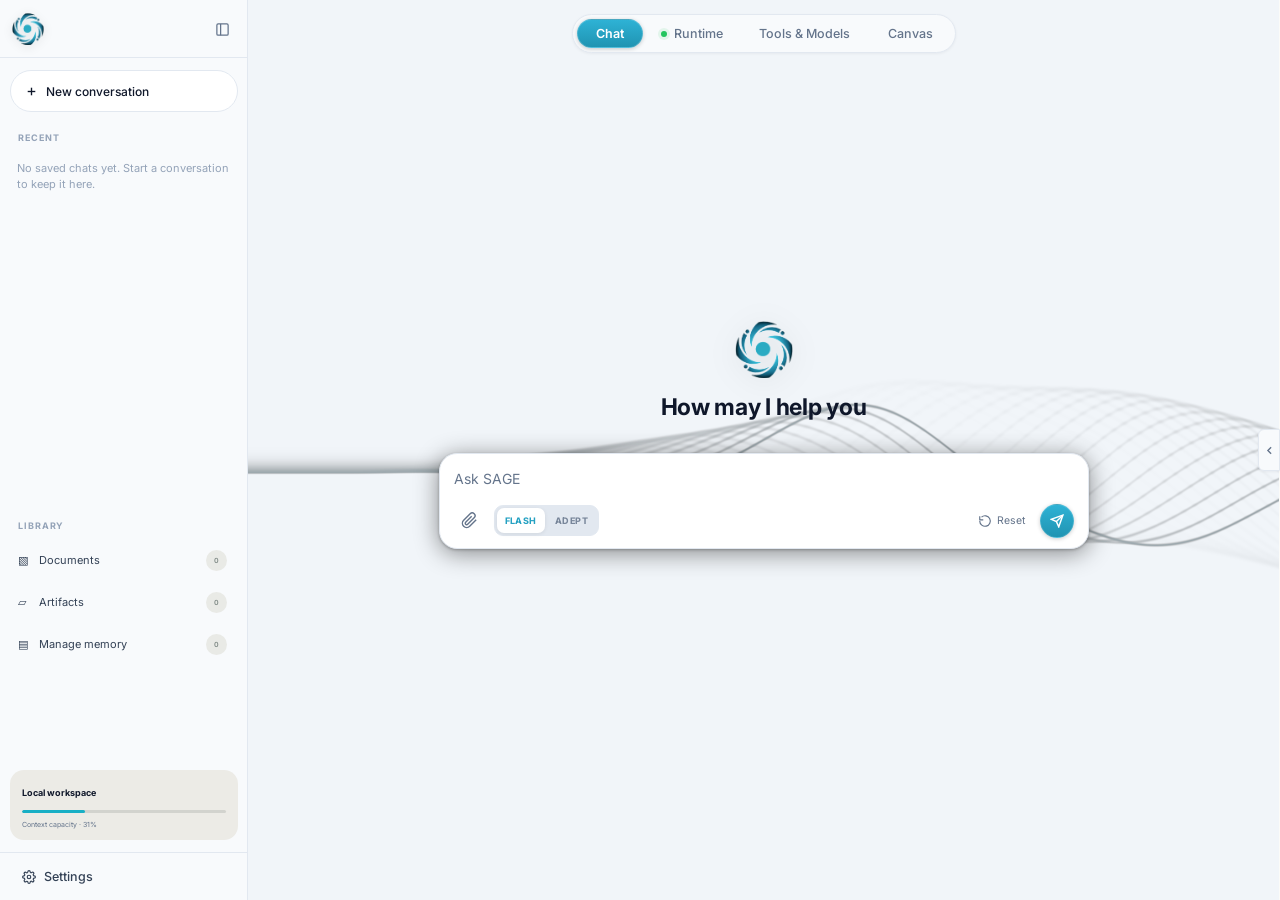
==== static/showcase/index.html @ df8957ac "New ui" ====
﻿<!DOCTYPE html>
<html lang="en">
<head>
    <meta charset="UTF-8">
    <meta name="viewport" content="width=device-width, initial-scale=1.0">
    <title>SAGE â€” Local Multi-Model Agent</title>
    <meta name="description" content="SAGE â€” Sequential Multi-Model Local Agent Orchestrator.">
    <link rel="preconnect" href="https://fonts.googleapis.com">
    <link rel="preconnect" href="https://fonts.gstatic.com" crossorigin>
    <link href="https://fonts.googleapis.com/css2?family=Inter:wght@300;400;500;600;700&display=swap" rel="stylesheet">
    <link rel="stylesheet" href="/static/showcase/style.css?v=adept-ui-14">
</head>
<body>
<div class="app-shell">

    <!-- â•â•â•â• LEFT SIDEBAR REVEAL BUTTON (fixed, shown when collapsed) â•â•â•â• -->
    <button class="reveal-btn reveal-left" id="openLeftBtn" title="Open sidebar">
        <img src="/static/showcase/sage-logo.png" class="reveal-logo-img" alt="SAGE Logo">
    </button>

    <!-- â•â•â•â•â•â•â•â•â•â•â•â•â•â•â•â•â•â•â•â• LEFT SIDEBAR â•â•â•â•â•â•â•â•â•â•â•â•â•â•â•â•â•â•â•â• -->
    <aside class="sidebar-left" id="sidebarLeft">

        <!-- Brand header -->
        <div class="sidebar-header">
            <div class="brand-mark">
                <img src="/static/showcase/sage-logo.png" class="brand-logo-img" alt="SAGE Logo" title="SAGE">
            </div>
            <button class="icon-btn" id="closeLeftBtn" title="Collapse">
                <svg width="15" height="15" viewBox="0 0 24 24" fill="none" stroke="currentColor" stroke-width="2"><rect x="3" y="3" width="18" height="18" rx="2"/><line x1="9" y1="3" x2="9" y2="21"/></svg>
            </button>
        </div>

        <!-- Sidebar navigation and locally scrolling conversations -->
        <div class="sidebar-body sidebar-dashboard">
            <button class="new-chat-btn" id="newChatBtn">
                <svg width="13" height="13" viewBox="0 0 24 24" fill="none" stroke="currentColor" stroke-width="2.5"><line x1="12" y1="5" x2="12" y2="19"/><line x1="5" y1="12" x2="19" y2="12"/></svg>
                New conversation
            </button>

            <section class="sidebar-history-region">
                <div class="sec-label">RECENT</div>
                <nav class="history-list" id="historyList" aria-label="Recent conversations">
                    <!-- Populated from /api/chats -->
                </nav>
            </section>

            <section class="sidebar-library">
                <div class="sec-label">LIBRARY</div>
                <button class="sidebar-library-item" type="button" data-library-tab="artifacts" data-library-kind="documents">
                    <span class="sidebar-library-icon">▧</span><span>Documents</span><b id="sidebarDocumentCount">0</b>
                </button>
                <button class="sidebar-library-item" type="button" data-library-tab="artifacts" data-library-kind="artifacts">
                    <span class="sidebar-library-icon">▱</span><span>Artifacts</span><b id="sidebarArtifactCount">0</b>
                </button>
                <button class="sidebar-library-item" type="button" data-library-tab="memory" data-library-kind="memory">
                    <span class="sidebar-library-icon">▤</span><span>Manage memory</span><b id="sidebarMemoryCount">0</b>
                </button>
            </section>

            <div class="sidebar-workspace-card">
                <strong>Local workspace</strong>
                <div class="sidebar-capacity"><i id="sidebarCapacityBar"></i></div>
                <small>Context capacity · <span id="sidebarCapacityLabel">31%</span></small>
            </div>
        </div>
        <!-- Settings at bottom -->
        <div class="sidebar-foot">
            <button class="settings-trigger" id="settingsBtn" type="button">
                <svg width="14" height="14" viewBox="0 0 24 24" fill="none" stroke="currentColor" stroke-width="2"><circle cx="12" cy="12" r="3"/><path d="M19.4 15a1.65 1.65 0 0 0 .33 1.82l.06.06a2 2 0 0 1-2.83 2.83l-.06-.06a1.65 1.65 0 0 0-1.82-.33 1.65 1.65 0 0 0-1 1.51V21a2 2 0 0 1-4 0v-.09A1.65 1.65 0 0 0 9 19.4a1.65 1.65 0 0 0-1.82.33l-.06.06a2 2 0 0 1-2.83-2.83l.06-.06A1.65 1.65 0 0 0 4.68 15a1.65 1.65 0 0 0-1.51-1H3a2 2 0 0 1 0-4h.09A1.65 1.65 0 0 0 4.6 9a1.65 1.65 0 0 0-.33-1.82l-.06-.06a2 2 0 0 1 2.83-2.83l.06.06A1.65 1.65 0 0 0 9 4.68a1.65 1.65 0 0 0 1-1.51V3a2 2 0 0 1 4 0v.09a1.65 1.65 0 0 0 1 1.51 1.65 1.65 0 0 0 1.82-.33l.06-.06a2 2 0 0 1 2.83 2.83l-.06.06A1.65 1.65 0 0 0 19.4 9a1.65 1.65 0 0 0 1.51 1H21a2 2 0 0 1 0 4h-.09a1.65 1.65 0 0 0-1.51 1z"/></svg>
                Settings
            </button>
        </div>

        <!-- Settings panel (slides up from footer) -->
        <div class="settings-panel" id="settingsPanel">
            <div class="sp-header">
                <span>Settings</span>
                <button class="icon-btn" id="closeSettingsBtn">
                    <svg width="13" height="13" viewBox="0 0 24 24" fill="none" stroke="currentColor" stroke-width="2.5"><line x1="18" y1="6" x2="6" y2="18"/><line x1="6" y1="6" x2="18" y2="18"/></svg>
                </button>
            </div>
            <div class="sp-body">
                <div class="sp-group">
                    <div class="sp-group-label">APPEARANCE</div>
                    <div class="sp-row">
                        <span>Theme</span>
                        <select class="sp-select" id="settingTheme">
                            <option value="light">Light</option>
                            <option value="dark">Dark</option>
                            <option value="system">System</option>
                        </select>
                    </div>
                    <div class="sp-row">
                        <span>Font size</span>
                        <select class="sp-select" id="settingFontSize">
                            <option value="small">Small</option>
                            <option value="medium" selected>Medium</option>
                            <option value="large">Large</option>
                        </select>
                    </div>
                </div>
                <div class="sp-group">
                    <div class="sp-group-label">MODEL</div>
                    <div class="sp-row">
                        <span>Default model</span>
                        <select class="sp-select" id="settingDefaultModel">
                            <option value="auto">Auto</option>
                            <option value="gemma">Gemma 4B</option>
                            <option value="qwen">Qwen3-VL</option>
                        </select>
                    </div>
                    <div class="sp-row">
                        <span>Temperature</span>
                        <select class="sp-select" id="settingTemperature">
                            <option value="0.3">0.3</option>
                            <option value="0.7">0.7</option>
                            <option value="1.0">1.0</option>
                        </select>
                    </div>
                </div>
                <div class="sp-group">
                    <div class="sp-group-label">PRIVACY</div>
                    <div class="sp-row">
                        <span>Save history</span>
                        <label class="toggle"><input type="checkbox" id="settingSaveHistory" checked><span class="tk"></span></label>
                    </div>
                    <div class="sp-row">
                        <span>Send telemetry</span>
                        <label class="toggle"><input type="checkbox" id="settingTelemetry"><span class="tk"></span></label>
                    </div>
                </div>
            </div>
        </div>

        <!-- Drag resize handle -->
        <div class="drag-handle drag-left" id="leftDragHandle"></div>
    </aside>

    <!-- â•â•â•â•â•â•â•â•â•â•â•â•â•â•â•â•â•â•â•â• CHAT MAIN â•â•â•â•â•â•â•â•â•â•â•â•â•â•â•â•â•â•â•â• -->
    <main class="chat-main" id="chatMain" data-state="initial">
        <!-- Interactive Threads WebGL Background for Chat Tab -->
        <canvas class="chat-threads-canvas" id="chatThreadsCanvas"></canvas>

        <!-- Tabs (centered pill, hidden scrollbar) -->
        <div class="tabs-wrapper">
            <nav class="chat-tabs" id="chatTabs">
                <button class="tab-btn active" data-tab="chat">Chat</button>
                <button class="top-runtime-btn" id="openFlashRuntimeBtn" type="button"><span class="flash-open-dot"></span>Runtime</button>
                <button class="tab-btn sidebar-relocated" data-tab="artifacts">Artifacts</button>
                <button class="tab-btn" data-tab="tools-models">Tools &amp; Models</button>
                <button class="tab-btn" data-tab="canvas">Canvas</button>
                <button class="tab-btn sidebar-relocated" data-tab="memory">Memory</button>
            </nav>
        </div>

        <!-- Chat body: welcome + messages + input all live here -->
        <div class="chat-body" id="chatBody">

            <!-- Welcome overlay (initial state) -->
            <div class="welcome-overlay" id="welcomeOverlay">
                <div class="welcome-icon">
                    <img src="/static/showcase/sage-logo.png" class="welcome-logo-img" alt="SAGE Logo">
                </div>
                <h1 class="welcome-heading">How may I help you</h1>
            </div>

            <!-- Messages (active state) -->
            <div class="chat-messages" id="chatMessages"></div>

            <!-- Drag-and-drop overlay -->
            <div class="drop-zone" id="dropZoneOverlay">
                <div class="drop-zone-inner">
                    <svg width="30" height="30" viewBox="0 0 24 24" fill="none" stroke="currentColor" stroke-width="1.5"><path d="M21 15v4a2 2 0 0 1-2 2H5a2 2 0 0 1-2-2v-4"/><polyline points="17 8 12 3 7 8"/><line x1="12" y1="3" x2="12" y2="15"/></svg>
                    <span>Drop files to attach</span>
                </div>
            </div>

            <!-- Input area (Claude / ChatGPT style unified card) -->
            <div class="chat-input-area" id="chatInputArea">
                <input type="file" id="fileInput" multiple style="display:none">
                <div class="input-card" id="inputCard">
                    <!-- Attachments preview tray (ChatGPT style, inside the card at top) -->
                    <div class="attachments-tray" id="attachmentsTray"></div>

                    <!-- Text input area -->
                    <div class="input-text-wrap">
                        <textarea id="promptInput" rows="1" placeholder="Ask SAGE"></textarea>
                    </div>

                    <!-- Bottom toolbar with attach button and send button (like Claude) -->
                    <div class="input-toolbar">
                        <div class="it-left">
                            <button class="iab attach-btn" id="attachBtn" title="Attach document or file">
                                <svg width="17" height="17" viewBox="0 0 24 24" fill="none" stroke="currentColor" stroke-width="2"><path d="M21.44 11.05l-9.19 9.19a6 6 0 0 1-8.49-8.49l9.19-9.19a4 4 0 0 1 5.66 5.66l-9.2 9.19a2 2 0 0 1-2.83-2.83l8.49-8.48"/></svg>
                            </button>
                            <div class="chat-mode-switch" aria-label="SAGE mode">
                                <button class="chat-mode-btn active" id="flashModeBtn" type="button">FLASH</button>
                                <button class="chat-mode-btn adept" id="adeptModeBtn" type="button">ADEPT</button>
                            </div>
                        </div>
                        <div class="it-right">
                            <button class="reset-chat-btn" id="resetChatInlineBtn" type="button" title="Clear this session and start fresh" aria-label="Reset chat">
                                <svg width="14" height="14" viewBox="0 0 24 24" fill="none" stroke="currentColor" stroke-width="2"><path d="M3 12a9 9 0 1 0 3-6.7"/><polyline points="3 4 3 10 9 10"/></svg>
                                <span>Reset</span>
                            </button>
                            <button class="stop-btn" id="stopBtn" style="display:none">
                                <svg width="11" height="11" viewBox="0 0 24 24" fill="currentColor"><rect x="4" y="4" width="16" height="16" rx="2"/></svg>
                                Stop
                            </button>
                            <button class="send-btn" id="sendBtn" title="Send message">
                                <svg width="14" height="14" viewBox="0 0 24 24" fill="none" stroke="currentColor" stroke-width="2.5"><line x1="22" y1="2" x2="11" y2="13"/><polygon points="22 2 15 22 11 13 2 9 22 2"/></svg>
                            </button>
                        </div>
                    </div>
                </div>
            </div>
        </div>

        <!-- PDF generation and preview canvas -->
        <section class="pdf-canvas-view" id="pdfCanvasView" style="display:none;">
            <header class="pdf-canvas-header">
                <div><span>DOCUMENT CANVAS</span><h2 id="pdfCanvasTitle">Generated PDF</h2></div>
                <div class="pdf-canvas-actions">
                    <span id="pdfCanvasPageLabel">No document</span>
                    <button id="pdfCanvasDownloadBtn" type="button" disabled>Download PDF</button>
                </div>
            </header>
            <div class="pdf-canvas-stage" id="pdfCanvasStage">
                <div class="pdf-canvas-empty" id="pdfCanvasEmpty">
                    <div class="pdf-canvas-empty-icon">PDF</div>
                    <h3>Your generated document will appear here</h3>
                    <p>When SAGE creates a PDF, Canvas will render it in this workspace for review and download.</p>
                </div>
                <iframe id="pdfCanvasFrame" title="Generated PDF preview" hidden></iframe>
            </div>
        </section>
        <!-- â•â•â•â•â•â•â•â•â•â•â•â•â•â•â•â•â•â•â•â• 3D ARTIFACT GRAPH VIEW â•â•â•â•â•â•â•â•â•â•â•â•â•â•â•â•â•â•â•â• -->
        <div class="artifacts-view" id="artifactsView" style="display: none;">
            <!-- Top HUD Bar: Search, Category Filters, Options -->
            <div class="graph-hud-top">
                <div class="graph-search-box">
                    <svg width="14" height="14" viewBox="0 0 24 24" fill="none" stroke="currentColor" stroke-width="2"><circle cx="11" cy="11" r="8"/><line x1="21" y1="21" x2="16.65" y2="16.65"/></svg>
                    <input type="text" id="graphSearchInput" placeholder="Search artifacts..." autocomplete="off">
                    <button class="graph-clear-search" id="graphClearSearchBtn" style="display:none;" title="Clear search">&times;</button>
                </div>

                <div class="graph-filter-pills" id="graphFilterPills">
                    <button class="graph-pill active" data-type="all">All</button>
                    <button class="graph-pill" data-type="pdf">PDF</button>
                    <button class="graph-pill" data-type="docx">DOCX</button>
                    <button class="graph-pill" data-type="image">Images</button>
                    <button class="graph-pill" data-type="code">Code</button>
                    <button class="graph-pill" data-type="text">Text</button>
                </div>

                <div class="graph-options">
                    <label class="graph-toggle-label" title="Toggle showing only artifacts that have connections">
                        <input type="checkbox" id="graphConnectedToggle">
                        <span>Connected Only</span>
                    </label>
                    <button class="graph-add-files-btn" id="graphAddFilesBtn" title="Add files to preview as 3D artifacts" onclick="document.getElementById('artifactFileInput') &amp;&amp; document.getElementById('artifactFileInput').click()">
                        <svg width="12" height="12" viewBox="0 0 24 24" fill="none" stroke="currentColor" stroke-width="2.5"><line x1="12" y1="5" x2="12" y2="19"/><line x1="5" y1="12" x2="19" y2="12"/></svg>
                        <span>Add Files</span>
                    </button>
                    <input type="file" id="artifactFileInput" multiple accept=".pdf,.docx,.doc,.txt,.png,.jpg,.jpeg,.csv,.xlsx,.py,.js,.json,.md" style="display:none;">
                </div>
            </div>

            <!-- 3D WebGL Canvas Container -->
            <div class="graph-canvas-container" id="artifactGraphCanvas"></div>

            <!-- Interactive Node Tooltip Card -->
            <div class="graph-tooltip" id="artifactGraphTooltip" style="display: none;"></div>

            <!-- Bottom Floating HUD: Stats, Controls, Hint -->
            <div class="graph-hud-bottom">
                <div class="graph-stats">
                    <span class="graph-stat-badge" id="graphNodeCount">0 artifacts</span>
                    <span class="graph-stat-badge" id="graphEdgeCount">0 relations</span>
                </div>
                
                <div class="graph-controls-actions">
                    <button class="graph-hud-btn" id="graphResetViewBtn" title="Reset 3D camera view">
                        <svg width="13" height="13" viewBox="0 0 24 24" fill="none" stroke="currentColor" stroke-width="2"><path d="M3 12a9 9 0 1 0 9-9 9.75 9.75 0 0 0-6.74 2.74L3 8"/><path d="M3 3v5h5"/></svg>
                        <span>Reset View</span>
                    </button>
                    <button class="graph-hud-btn" id="graphFocusSelectedBtn" title="Focus camera on selected node">
                        <svg width="13" height="13" viewBox="0 0 24 24" fill="none" stroke="currentColor" stroke-width="2"><circle cx="12" cy="12" r="3"/><path d="M3 12h3m12 0h3M12 3v3m0 12v3"/></svg>
                        <span>Focus</span>
                    </button>
                    <button class="graph-hud-btn" id="graphRefreshBtn" title="Refresh graph data">
                        <svg width="13" height="13" viewBox="0 0 24 24" fill="none" stroke="currentColor" stroke-width="2"><path d="M21.5 2v6h-6M21.34 15.57a10 10 0 1 1-.57-8.38l5.67-5.67"/></svg>
                        <span>Refresh</span>
                    </button>
                    <button class="graph-hud-btn graph-delete-btn" id="graphDeleteBtn" title="Delete selected artifact" style="display:none; color:#f87171;">
                        <svg width="13" height="13" viewBox="0 0 24 24" fill="none" stroke="currentColor" stroke-width="2"><polyline points="3 6 5 6 21 6"/><path d="M19 6v14a2 2 0 0 1-2 2H7a2 2 0 0 1-2-2V6m3 0V4a2 2 0 0 1 2-2h4a2 2 0 0 1 2 2v2"/></svg>
                        <span>Delete</span>
                    </button>
                </div>

                <div class="graph-hint">
                    <span>Double-click node to preview document Â· Drag to rotate Â· Scroll to zoom</span>
                </div>
            </div>

            <!-- Empty State Overlay (shown when 0 artifacts) -->
            <div class="graph-empty-state" id="graphEmptyState" style="display: none;">
                <div class="ges-icon">
                    <svg width="36" height="36" viewBox="0 0 24 24" fill="none" stroke="currentColor" stroke-width="1.6"><circle cx="6" cy="6" r="3"/><circle cx="18" cy="18" r="3"/><circle cx="18" cy="6" r="3"/><line x1="8.5" y1="7.5" x2="15.5" y2="16.5"/><line x1="8.5" y1="6" x2="15.5" y2="6"/></svg>
                </div>
                <h3>No Artifacts Uploaded Yet</h3>
                <p>Upload PDFs, Word documents, images, or spreadsheets to explore their interactive 3D relationship graph.</p>
                <button class="ges-btn" id="graphUploadPromptBtn" onclick="document.getElementById('artifactFileInput') &amp;&amp; document.getElementById('artifactFileInput').click()">
                    <svg width="14" height="14" viewBox="0 0 24 24" fill="none" stroke="currentColor" stroke-width="2"><path d="M21 15v4a2 2 0 0 1-2 2H5a2 2 0 0 1-2-2v-4"/><polyline points="17 8 12 3 7 8"/><line x1="12" y1="3" x2="12" y2="15"/></svg>
                    <span>Upload Document</span>
                </button>
            </div>
        </div>

        <!-- â•â•â•â•â•â•â•â•â•â•â•â•â•â•â•â•â•â•â•â• TOOLS & MODELS VIEW (Whiteboard Architecture) â•â•â•â•â•â•â•â•â•â•â•â•â•â•â•â•â•â•â•â• -->
        <div class="tools-models-view" id="toolsModelsView" style="display: none;">
            
            <!-- Scrollable Content Body -->
            <div class="tm-content-scroll">
                <div class="tm-container">

                    <!-- â•â•â•â•â•â•â•â•â•â•â• UPPER SECTION: TOOLS (LEFT) | MODELS (RIGHT) â•â•â•â•â•â•â•â•â•â•â• -->
                    <div class="tm-split-panel">
                        
                        <!-- LEFT PANEL: TOOLS -->
                        <div class="tm-panel-col tm-panel-tools">
                            <div class="tm-panel-header">
                                <h3 class="tm-panel-title">Tools</h3>
                                <span class="tm-count-tag">7 Tools</span>
                            </div>

                            <div class="tm-whiteboard-list tm-tools-scroll-list">
                                <!-- 1. Document processor -->
                                <div class="tm-wb-item tm-item-doc">
                                    <div class="tm-wb-row">
                                        <div class="tm-wb-info">
                                            <div class="tm-wb-name">document processor</div>
                                            <div class="tm-wb-sub">Layout, table, metadata &amp; text extraction from PDF, DOCX, TXT</div>
                                        </div>
                                    </div>
                                    <span class="tm-wb-badge badge-doc">Ready</span>
                                </div>

                                <!-- 2. Semantic search -->
                                <div class="tm-wb-item tm-item-search">
                                    <div class="tm-wb-row">
                                        <div class="tm-wb-info">
                                            <div class="tm-wb-name">semantic search</div>
                                            <div class="tm-wb-sub">Dense vector embeddings (MiniLM) for contextual artifact retrieval</div>
                                        </div>
                                    </div>
                                    <span class="tm-wb-badge badge-search">Ready</span>
                                </div>

                                <!-- 3. Keyword match -->
                                <div class="tm-wb-item tm-item-kw">
                                    <div class="tm-wb-row">
                                        <div class="tm-wb-info">
                                            <div class="tm-wb-name">keyword match</div>
                                            <div class="tm-wb-sub">High-speed BM25 exact lexical pattern matching &amp; token scans</div>
                                        </div>
                                    </div>
                                    <span class="tm-wb-badge badge-kw">Ready</span>
                                </div>

                                <!-- 4. Artifact search -->
                                <div class="tm-wb-item tm-item-art">
                                    <div class="tm-wb-row">
                                        <div class="tm-wb-info">
                                            <div class="tm-wb-name">artifact search</div>
                                            <div class="tm-wb-sub">Graph query engine, manifest listing &amp; multi-format asset indexing</div>
                                        </div>
                                    </div>
                                    <span class="tm-wb-badge badge-art">Ready</span>
                                </div>

                                <!-- 5. Vision call -->
                                <div class="tm-wb-item tm-item-vision">
                                    <div class="tm-wb-row">
                                        <div class="tm-wb-info">
                                            <div class="tm-wb-name">vision call</div>
                                            <div class="tm-wb-sub">Image inspection, multi-column document OCR &amp; spatial grounding</div>
                                        </div>
                                    </div>
                                    <span class="tm-wb-badge badge-vision">Ready</span>
                                </div>

                                <!-- 6. Coder call -->
                                <div class="tm-wb-item tm-item-code">
                                    <div class="tm-wb-row">
                                        <div class="tm-wb-info">
                                            <div class="tm-wb-name">coder call</div>
                                            <div class="tm-wb-sub">Python script synthesis, Docker container sandbox execution &amp; fix loops</div>
                                        </div>
                                    </div>
                                    <span class="tm-wb-badge badge-code">Ready</span>
                                </div>

                                <!-- 7. Math / miscellaneous -->
                                <div class="tm-wb-item tm-item-util">
                                    <div class="tm-wb-row">
                                        <div class="tm-wb-info">
                                            <div class="tm-wb-name">math/miscellaneous (developing)</div>
                                            <div class="tm-wb-sub">Deterministic AST math, formula evaluation, unit conversion &amp; helpers</div>
                                        </div>
                                    </div>
                                    <span class="tm-wb-badge badge-dev">Developing</span>
                                </div>
                            </div>
                        </div>

                        <!-- RIGHT PANEL: MODELS -->
                        <div class="tm-panel-col tm-panel-models">
                            <div class="tm-panel-header">
                                <h3 class="tm-panel-title">Models</h3>
                                <span class="tm-count-tag">3 Specialists</span>
                            </div>

                            <div class="tm-whiteboard-list">
                                <!-- Reasoning Model Slot -->
                                <div class="tm-wb-item active-slot tm-slot-reasoning">
                                    <div class="tm-wb-row">
                                        <div class="tm-wb-info">
                                            <div class="tm-wb-name-wrap">
                                                <span class="tm-wb-role role-reasoning">Reasoning</span>
                                            </div>
                                            <div class="tm-wb-sub" id="tmSlotReasoningMeta">Format: GGUF Q4_K_M &middot; Context: 16,384 &middot; VRAM: ~2.9 GB</div>
                                        </div>
                                    </div>
                                    <div class="tm-slot-picker-container">
                                        <button class="tm-slot-btn" id="tmSlotBtnReasoning" data-slot="reasoning" title="Select Reasoning Model">
                                            <span class="tm-slot-btn-text" id="tmSlotReasoningName">Gemma 4B Instruct</span>
                                            <svg width="12" height="12" viewBox="0 0 24 24" fill="none" stroke="currentColor" stroke-width="2.5"><polyline points="6 9 12 15 18 9"/></svg>
                                        </button>
                                        <div class="tm-slot-dropdown-menu" id="tmSlotMenuReasoning" style="display:none;">
                                            <div class="tm-slot-dropdown-header">Installed Models in System</div>
                                            <div class="tm-slot-dropdown-list" id="tmSlotListReasoning"></div>
                                            <div class="tm-slot-dropdown-footer">
                                                <button class="tm-slot-add-more-btn" data-slot="reasoning">
                                                    <span>Add new model</span>
                                                    <svg width="11" height="11" viewBox="0 0 24 24" fill="none" stroke="currentColor" stroke-width="2"><line x1="12" y1="5" x2="12" y2="19"/><line x1="5" y1="12" x2="19" y2="12"/></svg>
                                                </button>
                                            </div>
                                        </div>
                                    </div>
                                </div>

                                <!-- Vision Model Slot -->
                                <div class="tm-wb-item tm-slot-vision">
                                    <div class="tm-wb-row">
                                        <div class="tm-wb-info">
                                            <div class="tm-wb-name-wrap">
                                                <span class="tm-wb-role role-vision">Vision</span>
                                            </div>
                                            <div class="tm-wb-sub" id="tmSlotVisionMeta">Format: GGUF Q4_K_M + mmproj &middot; Context: 4,096 &middot; VRAM: ~3.1 GB</div>
                                        </div>
                                    </div>
                                    <div class="tm-slot-picker-container">
                                        <button class="tm-slot-btn" id="tmSlotBtnVision" data-slot="vision" title="Select Vision Model">
                                            <span class="tm-slot-btn-text" id="tmSlotVisionName">Qwen3-VL 4B Vision &amp; OCR</span>
                                            <svg width="12" height="12" viewBox="0 0 24 24" fill="none" stroke="currentColor" stroke-width="2.5"><polyline points="6 9 12 15 18 9"/></svg>
                                        </button>
                                        <div class="tm-slot-dropdown-menu" id="tmSlotMenuVision" style="display:none;">
                                            <div class="tm-slot-dropdown-header">Installed Models in System</div>
                                            <div class="tm-slot-dropdown-list" id="tmSlotListVision"></div>
                                            <div class="tm-slot-dropdown-footer">
                                                <button class="tm-slot-add-more-btn" data-slot="vision">
                                                    <span>Add new model</span>
                                                    <svg width="11" height="11" viewBox="0 0 24 24" fill="none" stroke="currentColor" stroke-width="2"><line x1="12" y1="5" x2="12" y2="19"/><line x1="5" y1="12" x2="19" y2="12"/></svg>
                                                </button>
                                            </div>
                                        </div>
                                    </div>
                                </div>

                                <!-- Coder Model Slot -->
                                <div class="tm-wb-item tm-slot-coder">
                                    <div class="tm-wb-row">
                                        <div class="tm-wb-info">
                                            <div class="tm-wb-name-wrap">
                                                <span class="tm-wb-role role-coder">Coder</span>
                                            </div>
                                            <div class="tm-wb-sub" id="tmSlotCoderMeta">Format: GGUF Q4_K_M &middot; Context: 8,192 &middot; VRAM: ~4.8 GB</div>
                                        </div>
                                    </div>
                                    <div class="tm-slot-picker-container">
                                        <button class="tm-slot-btn" id="tmSlotBtnCoder" data-slot="coder" title="Select Coder Model">
                                            <span class="tm-slot-btn-text" id="tmSlotCoderName">Qwen2.5-Coder 7B Instruct</span>
                                            <svg width="12" height="12" viewBox="0 0 24 24" fill="none" stroke="currentColor" stroke-width="2.5"><polyline points="6 9 12 15 18 9"/></svg>
                                        </button>
                                        <div class="tm-slot-dropdown-menu" id="tmSlotMenuCoder" style="display:none;">
                                            <div class="tm-slot-dropdown-header">Installed Models in System</div>
                                            <div class="tm-slot-dropdown-list" id="tmSlotListCoder"></div>
                                            <div class="tm-slot-dropdown-footer">
                                                <button class="tm-slot-add-more-btn" data-slot="coder">
                                                    <span>Add new model</span>
                                                    <svg width="11" height="11" viewBox="0 0 24 24" fill="none" stroke="currentColor" stroke-width="2"><line x1="12" y1="5" x2="12" y2="19"/><line x1="5" y1="12" x2="19" y2="12"/></svg>
                                                </button>
                                            </div>
                                        </div>
                                    </div>
                                </div>
                            </div>
                        </div>

                    </div>

                    <!-- â•â•â•â•â•â•â•â•â•â•â• FULL-WIDTH DIVIDER LINE â•â•â•â•â•â•â•â•â•â•â• -->
                    <div class="tm-divider-line"></div>

                    <!-- â•â•â•â•â•â•â•â•â•â•â• LOWER SECTION: TOP RECOMMENDATIONS â•â•â•â•â•â•â•â•â•â•â• -->
                    <div class="tm-recommendations-section" id="tmRecommendationsSection">
                        
                        <div class="tm-rec-top-row">
                            <div class="tm-rec-title-group">
                                <h3 class="tm-rec-main-title">Top Recommendations.</h3>
                                <span class="tm-rec-sub">Verified open-weights models from Hugging Face</span>
                            </div>

                            <div class="tm-rec-filters">
                                <div class="tm-rec-search-box">
                                    <svg width="12" height="12" viewBox="0 0 24 24" fill="none" stroke="currentColor" stroke-width="2"><circle cx="11" cy="11" r="8"/><line x1="21" y1="21" x2="16.65" y2="16.65"/></svg>
                                    <input type="text" id="tmRecSearchInput" placeholder="Filter recommendations..." autocomplete="off">
                                </div>
                                <div class="tm-filter-tabs" id="tmRecPills">
                                    <button class="tm-tab active" data-filter="all">All</button>
                                    <button class="tm-tab" data-filter="reasoning">Reasoning</button>
                                    <button class="tm-tab" data-filter="coding">Coding</button>
                                    <button class="tm-tab" data-filter="vision">Vision</button>
                                    <button class="tm-tab" data-filter="small_local">Small / Local</button>
                                </div>
                            </div>
                        </div>

                        <!-- Recommendations List -->
                        <div class="tm-cards-stack" id="tmRecCardsStream">
                            <!-- Injected dynamically by JS -->
                        </div>

                    </div>

                </div>
            </div>

        </div>

        <!-- â•â•â•â•â•â•â•â•â•â•â•â•â•â•â•â•â•â•â•â• MEMORY VAULT VIEW â•â•â•â•â•â•â•â•â•â•â•â•â•â•â•â•â•â•â•â• -->
        <div class="memory-vault-view" id="memoryVaultView" style="display: none;">
            
            <!-- Top Header & Filter Bar (Spreads across full width) -->
            <div class="mv-top-header">
                <div class="mv-header-left">
                    <h2 class="mv-brand-title">SAGE Memory Vault</h2>
                </div>

                <div class="mv-header-right">
                    <!-- Global Search Box -->
                    <div class="mv-search-box">
                        <svg width="14" height="14" viewBox="0 0 24 24" fill="none" stroke="currentColor" stroke-width="2"><circle cx="11" cy="11" r="8"/><line x1="21" y1="21" x2="16.65" y2="16.65"/></svg>
                        <input type="text" class="mv-search-input" id="mvSearchInput" placeholder="Filter memories by query, category, or ID..." autocomplete="off">
                        <button class="mv-clear-search" id="mvClearSearchBtn" style="display:none;" title="Clear search">&times;</button>
                    </div>

                    <!-- Category Filter Chips -->
                    <div class="mv-chips-row" id="mvCategoryChips">
                        <button class="mv-chip active" data-cat="all">All</button>
                        <button class="mv-chip" data-cat="task">Task</button>
                        <button class="mv-chip" data-cat="decision">Decision</button>
                        <button class="mv-chip" data-cat="preference">Preference</button>
                        <button class="mv-chip" data-cat="personal">Personal</button>
                        <button class="mv-chip" data-cat="project">Project</button>
                        <button class="mv-chip" data-cat="technical">Technical</button>
                        <button class="mv-chip" data-cat="summary">Summary</button>
                    </div>

                    <button class="mv-close-btn" id="mvCloseBtn" title="Back to Chat">&times;</button>
                </div>
            </div>

            <!-- Live System Status Bar -->
            <div class="mv-status-bar" id="mvStatusBar">
                <div class="mv-status-group">
                    <div class="mv-status-item">
                        <span class="mv-status-label">Database:</span>
                        <span class="mv-status-pill pill-db" id="mvDbStatusPill"><span class="mv-dot green"></span><span id="mvDbStatusText">SQLite Â· Active</span></span>
                    </div>
                    <div class="mv-status-item">
                        <span class="mv-status-label">Vector Index:</span>
                        <span class="mv-status-pill pill-chroma" id="mvChromaStatusPill"><span class="mv-dot green"></span><span id="mvChromaStatusText">Chroma Â· Ready</span></span>
                    </div>
                    <div class="mv-status-item">
                        <span class="mv-status-label">Embedding:</span>
                        <span class="mv-status-pill pill-emb" id="mvEmbStatusPill"><span class="mv-dot blue"></span><span id="mvEmbStatusText">all-MiniLM-L6-v2</span></span>
                    </div>
                    <div class="mv-status-item">
                        <span class="mv-status-label">Model Runtime:</span>
                        <span class="mv-status-pill pill-model-unavail" id="mvModelStatusPill" title="The curator extracts durable global facts after every completed turn and compresses chat episodes when they leave Hot memory."><span class="mv-dot orange"></span><span>2B CURATOR</span></span>
                    </div>
                </div>
                <div class="mv-status-actions">
                    <button class="mv-sync-btn" id="mvSyncBtn" title="Sync memory state from backend database">
                        <svg width="12" height="12" viewBox="0 0 24 24" fill="none" stroke="currentColor" stroke-width="2.5"><polyline points="23 4 23 10 17 10"/><path d="M20.49 15a9 9 0 1 1-2.12-9.36L23 10"/></svg>
                        <span>Sync State</span>
                    </button>
                </div>
            </div>

            <!-- Sub-Navigation Bar -->
            <div class="mv-subnav-bar">
                <div class="mv-subnav-pills" id="mvSubnavPills">
                    <button class="mv-subnav-btn active" data-view="vault">Semantic Memory Vault</button>
                    <button class="mv-subnav-btn" data-view="recent">Hot Context (5 turns)</button>
                    <button class="mv-subnav-btn" data-view="derived">Cold Memory</button>
                    <button class="mv-subnav-btn" data-view="activity">Operational Activity Log</button>
                </div>
            </div>

            <!-- Full-Screen Dual Board Split (Semantic Hot & Cold) -->
            <div class="mv-dual-board" id="mvViewVault">
                
                <!-- â•â•â•â•â•â•â•â• LEFT COLUMN: HOT MEMORY (SESSION) â•â•â•â•â•â•â•â• -->
                <div class="mv-tier-col mv-col-hot">
                    <div class="mv-tier-header">
                        <div class="mv-tier-title-group">
                            <div class="mv-tier-badge hot">
                                <span class="mv-pulse-dot"></span>
                                <span>COLD MEMORY</span>
                            </div>
                            <h3 class="mv-tier-title">Chat Episodes</h3>
                            <span class="mv-tier-desc">Compressed older context scoped only to the current chat.</span>
                        </div>
                        <div class="mv-tier-count-pill" title="Active session items">
                            <span class="mv-count-number" id="mvHotCount">0</span>
                            <span class="mv-count-text">Items</span>
                        </div>
                    </div>

                    <!-- Dedicated Hot Memory Input Card -->
                    <div class="mv-dedicated-input-card hot-input-card">
                        <div class="mv-dic-header">
                            <span class="mv-dic-label">Add Chat Memory</span>
                            <select id="mvHotCategory" class="mv-dic-select" title="Category">
                                <option value="project" selected>Project</option>
                                <option value="decision">Decision</option>
                                <option value="fact">Fact</option>
                                <option value="instruction">Instruction</option>
                            </select>
                        </div>
                        <textarea id="mvHotInput" class="mv-dic-textarea" placeholder="Add an older chat-specific episode or project detail..." rows="2"></textarea>
                        <div class="mv-dic-actions">
                            <span class="mv-dic-hint">Press Enter to save, Shift+Enter for new line</span>
                            <button id="mvHotAddBtn" class="mv-dic-submit-btn hot-submit" title="Add entry to session memory">
                                <svg width="12" height="12" viewBox="0 0 24 24" fill="none" stroke="currentColor" stroke-width="2.5"><line x1="12" y1="5" x2="12" y2="19"/><line x1="5" y1="12" x2="19" y2="12"/></svg>
                                <span>Add to Chat Memory</span>
                            </button>
                        </div>
                    </div>

                    <!-- Hot Memory Cards Stream -->
                    <div class="mv-tier-cards-stream" id="mvHotCardsStack">
                        <!-- Rendered by JS -->
                    </div>
                </div>

                <!-- â•â•â•â•â•â•â•â• RIGHT COLUMN: COLD MEMORY (PERSISTENT) â•â•â•â•â•â•â•â• -->
                <div class="mv-tier-col mv-col-cold">
                    <div class="mv-tier-header">
                        <div class="mv-tier-title-group">
                            <div class="mv-tier-badge cold">
                                <span class="mv-pulse-dot"></span>
                                <span>GLOBAL MEMORY</span>
                            </div>
                            <h3 class="mv-tier-title">Personal Information</h3>
                            <span class="mv-tier-desc">Stable personal details shared across chats.</span>
                        </div>
                        <div class="mv-tier-count-pill" title="Persistent vault items">
                            <span class="mv-count-number" id="mvColdCount">0</span>
                            <span class="mv-count-text">Items</span>
                        </div>
                    </div>

                    <!-- Dedicated Cold Memory Input Card -->
                    <div class="mv-dedicated-input-card cold-input-card">
                        <div class="mv-dic-header">
                            <span class="mv-dic-label">Add Personal Information</span>
                            <select id="mvColdCategory" class="mv-dic-select" title="Category">
                                <option value="personal" selected>Personal info</option>
                            </select>
                        </div>
                        <textarea id="mvColdInput" class="mv-dic-textarea" placeholder="Add stable personal information (e.g. My name is Rakshit Jain.)" rows="2"></textarea>
                        <div class="mv-dic-actions">
                            <span class="mv-dic-hint">Persists permanently across sessions &amp; reboots</span>
                            <button id="mvColdAddBtn" class="mv-dic-submit-btn cold-submit" title="Add entry to persistent memory">
                                <svg width="12" height="12" viewBox="0 0 24 24" fill="none" stroke="currentColor" stroke-width="2.5"><line x1="12" y1="5" x2="12" y2="19"/><line x1="5" y1="12" x2="19" y2="12"/></svg>
                                <span>Add to Global Memory</span>
                            </button>
                        </div>
                    </div>

                    <div class="mv-bulk-toolbar" id="mvGlobalBulkToolbar">
                        <label class="mv-select-all"><input id="mvGlobalSelectAll" type="checkbox"> <span>Select visible</span></label>
                        <span class="mv-bulk-count" id="mvGlobalSelectedCount">0 selected</span>
                        <button class="mv-bulk-btn" id="mvGlobalDeleteSelectedBtn" type="button" disabled>Delete selected</button>
                        <button class="mv-bulk-btn danger" id="mvGlobalDeleteAllBtn" type="button">Delete all visible</button>
                    </div>

                    <!-- Cold Memory Cards Stream -->
                    <div class="mv-tier-cards-stream" id="mvColdCardsStack">
                        <!-- Rendered by JS -->
                    </div>
                </div>

            </div>

            <!-- â•â•â•â•â•â•â•â• RECENT CONVERSATION CONTEXT VIEW â•â•â•â•â•â•â•â• -->
            <div class="mv-section-view" id="mvViewRecent" style="display: none;">
                <div class="mv-section-header">
                    <div class="mv-section-title-wrap">
                        <div class="mv-tier-badge recent">
                            <span class="mv-pulse-dot"></span>
                            <span>CONVERSATION LEDGER</span>
                        </div>
                        <h3 class="mv-section-title">Recent Conversation Context</h3>
                        <p class="mv-section-desc">Chronological window of the latest messages injected into model prompt. <strong>Recent conversation context â€” chronological, not semantic memory.</strong></p>
                    </div>
                    <div class="mv-tier-count-pill">
                        <span class="mv-count-number" id="mvRecentMsgCount">0</span>
                        <span class="mv-count-text">Messages</span>
                    </div>
                </div>
                <div class="mv-recent-msgs-stream" id="mvRecentMsgsStack">
                    <!-- Populated from /api/memory/recent-chat -->
                </div>
            </div>

            <!-- â•â•â•â•â•â•â•â• DERIVED / COMPRESSED MEMORY VIEW â•â•â•â•â•â•â•â• -->
            <div class="mv-section-view" id="mvViewDerived" style="display: none;">
                <div class="mv-section-header">
                    <div class="mv-section-title-wrap">
                        <div class="mv-tier-badge derived">
                            <span class="mv-pulse-dot"></span>
                            <span>CHAT-SCOPED COLD MEMORY</span>
                        </div>
                        <h3 class="mv-section-title">Cold Memory</h3>
                        <p class="mv-section-desc">Compressed records from this chat after a completed turn leaves the five-turn Hot window. Categories may include summaries, decisions, preferences, instructions, and task context.</p>
                    </div>
                    <div class="mv-tier-count-pill">
                        <span class="mv-count-number" id="mvDerivedCount">0</span>
                        <span class="mv-count-text">Entries</span>
                    </div>
                </div>
                <div class="mv-tier-cards-stream" id="mvDerivedCardsStack">
                    <!-- Populated dynamically from real backend -->
                </div>
            </div>

            <!-- â•â•â•â•â•â•â•â• OPERATIONAL ACTIVITY LOG VIEW â•â•â•â•â•â•â•â• -->
            <div class="mv-section-view" id="mvViewActivity" style="display: none;">
                <div class="mv-section-header">
                    <div class="mv-section-title-wrap">
                        <div class="mv-tier-badge activity">
                            <span class="mv-pulse-dot"></span>
                            <span>AUDIT TRAIL</span>
                        </div>
                        <h3 class="mv-section-title">Memory Activity Event Ledger</h3>
                        <p class="mv-section-desc">Real backend operational events (STORE, SEARCH, UPDATE, DELETE, PROMOTE, SUMMARIZE) recording memory lifecycle actions.</p>
                    </div>
                    <div class="mv-tier-count-pill">
                        <span class="mv-count-number" id="mvActivityCount">0</span>
                        <span class="mv-count-text">Events</span>
                    </div>
                </div>
                <div class="mv-bulk-toolbar mv-activity-bulk-toolbar" id="mvActivityBulkToolbar">
                    <label class="mv-select-all"><input id="mvActivitySelectAll" type="checkbox"> <span>Select visible</span></label>
                    <span class="mv-bulk-count" id="mvActivitySelectedCount">0 selected</span>
                    <button class="mv-bulk-btn" id="mvActivityDeleteSelectedBtn" type="button" disabled>Delete selected</button>
                    <button class="mv-bulk-btn danger" id="mvActivityDeleteAllBtn" type="button">Delete all visible</button>
                </div>
                <div class="mv-activity-stream" id="mvActivityStream">
                    <!-- Populated from /api/memory/activity -->
                </div>
            </div>
        </div>
    </main>

    <!-- â•â•â•â•â•â•â•â•â•â•â•â•â•â•â•â•â•â•â•â• RIGHT PANEL â•â•â•â•â•â•â•â•â•â•â•â•â•â•â•â•â•â•â•â• -->
    <aside class="panel-right collapsed intelligence-rail" id="panelRight">
        <div class="drag-handle drag-right" id="rightDragHandle"></div>
        <div class="intelligence-head">
            <div>
                <span class="intelligence-kicker">LIVE INTELLIGENCE</span>
                <h2>Execution</h2>
            </div>
            <div class="intelligence-head-actions">
                <span class="intelligence-timer" id="execTimer">0.0 s</span>
                <button class="icon-btn" id="closeRightBtn" title="Collapse" aria-label="Collapse execution panel">
                    <svg width="14" height="14" viewBox="0 0 24 24" fill="none" stroke="currentColor" stroke-width="2"><polyline points="15 18 9 12 15 6"/></svg>
                </button>
            </div>
        </div>

        <div class="panel-scroll intelligence-scroll" id="panelScroll">
            <section class="intelligence-graph" aria-label="Active execution system">
                <svg aria-hidden="true" viewBox="0 0 280 185" preserveAspectRatio="none">
                    <line x1="45" y1="35" x2="140" y2="85"/><line x1="45" y1="150" x2="140" y2="85"/>
                    <line x1="235" y1="35" x2="140" y2="85"/><line x1="235" y1="150" x2="140" y2="85"/>
                    <line class="adept-connector" x1="140" y1="158" x2="140" y2="85"/>
                </svg>
                <span class="intelligence-node context" data-intel-node="context">Context</span>
                <span class="intelligence-node memory" data-intel-node="memory">Memory</span>
                <span class="intelligence-node bge" data-intel-node="document-rag">BGE-M3</span>
                <span class="intelligence-node vision" data-intel-node="vision">Vision</span>
                <span class="intelligence-node coder adept-only" data-intel-node="coder">Coder</span>
                <span class="intelligence-node agent" data-intel-node="agent">Agent</span>
            </section>

            <section class="intelligence-metrics" aria-label="Execution metrics">
                <div class="intelligence-metric"><span>CONTEXT</span><strong id="execContextMetric">—</strong></div>
                <div class="intelligence-metric"><span>EVIDENCE</span><strong id="execEvidenceMetric">—</strong></div>
                <div class="intelligence-metric"><span>DOCUMENTS</span><strong id="execDocumentsMetric">0 active</strong></div>
                <div class="intelligence-metric"><span>MEMORY</span><strong id="execMemoryMetric">—</strong></div>
            </section>

            <section class="execution-trace">
                <div class="execution-trace-head">
                    <span>EXECUTION TRACE</span>
                    <button id="observerLaunchBtn" type="button">Open inspector <b id="observerEventCount">0</b></button>
                </div>
                <div class="exec-badge" id="execBadge" aria-live="polite">
                    <span class="exec-dot" id="execStatusDot"></span><span id="execStatusText">Idle</span>
                </div>
                <div class="exec-stream-wrapper" id="execStreamWrapper">
                    <div class="edge-blur-top" id="edgeBlurTop"></div>
                    <div class="exec-tiles-track" id="execTilesTrack">
                        <div class="exec-empty-state" id="execEmptyState">
                            <div class="ees-icon">{ }</div>
                            <div class="ees-title">Ready when you are</div>
                            <div class="ees-desc">Execution steps will appear here as SAGE works.</div>
                        </div>
                    </div>
                    <div class="edge-blur-bottom" id="edgeBlurBottom"></div>
                </div>
            </section>
        </div>
    </aside>
    <!-- â•â•â•â• RIGHT PANEL REVEAL BUTTON â•â•â•â• -->
    <button class="reveal-btn reveal-right show" id="openRightBtn" title="Open panel">
        <svg width="13" height="13" viewBox="0 0 24 24" fill="none" stroke="currentColor" stroke-width="2.5"><polyline points="15 18 9 12 15 6"/></svg>
    </button>

    <!-- Network & Leak Status Popup Window (floating to the left of the button) -->
    <div class="net-status-card" id="netStatusCard" style="display:none;">
        <div class="nsc-header">
            <div class="nsc-title">
                <span class="nsc-icon">
                    <svg width="13" height="13" viewBox="0 0 24 24" fill="none" stroke="currentColor" stroke-width="2.5"><path d="M12 22s8-4 8-10V5l-8-3-8 3v7c0 6 8 10 8 10z"/></svg>
                </span>
                <span>Data &amp; Network Shield</span>
            </div>
            <button class="nsc-close" id="closeNetCardBtn" title="Close window">&times;</button>
        </div>
        <div class="nsc-body">
            <div class="nsc-badge">
                <span class="nsc-pulse-dot"></span>
                <span>100% LOCAL Â· ZERO LEAKAGE</span>
            </div>
            <p class="nsc-desc">
                All agent steps, model reasoning, and attached documents run exclusively on your local machine.
            </p>
            <div class="nsc-stats">
                <div class="nsc-stat-row">
                    <span class="nsc-stat-lbl">External Internet</span>
                    <span class="nsc-stat-val secure">Blocked / Air-Gapped</span>
                </div>
                <div class="nsc-stat-row">
                    <span class="nsc-stat-lbl">Data Leakage Risk</span>
                    <span class="nsc-stat-val secure">0% (Completely Safe)</span>
                </div>
                <div class="nsc-stat-row">
                    <span class="nsc-stat-lbl">Active Binding</span>
                    <span class="nsc-stat-val">127.0.0.1 (Localhost)</span>
                </div>
                <div class="nsc-stat-row">
                    <span class="nsc-stat-lbl">Cloud Relays</span>
                    <span class="nsc-stat-val secure">None / No API Keys</span>
                </div>
            </div>
            <div class="nsc-footer">
                <svg width="11" height="11" viewBox="0 0 24 24" fill="none" stroke="currentColor" stroke-width="3"><polyline points="20 6 9 17 4 12"/></svg>
                <span>Verified: Machine is fully air-gapped</span>
            </div>
        </div>
    </div>

</div>

<!-- â•â•â•â•â•â•â•â•â•â•â•â•â•â•â•â•â•â•â•â• IN-SITE DOCUMENT PREVIEW MODAL â•â•â•â•â•â•â•â•â•â•â•â•â•â•â•â•â•â•â•â• -->
<!-- Flash Runtime Control Center: intentionally spacious for deep configuration -->
<div class="flash-runtime-modal" id="flashRuntimeModal" style="display:none;" aria-hidden="true" role="dialog" aria-labelledby="flashRuntimeTitle">
    <div class="flash-runtime-backdrop" id="flashRuntimeBackdrop"></div>
    <div class="flash-runtime-dialog">
        <header class="flash-runtime-header">
            <div>
                <div class="flash-kicker">SAGE FLASH</div>
                <h2 id="flashRuntimeTitle">Inference control center</h2>
                <p>Bind each role to local hardware or any compatible private GPU endpoint. Nothing here is saved to disk.</p>
            </div>
            <button class="flash-runtime-close" id="closeFlashRuntimeBtn" type="button" aria-label="Close">&times;</button>
        </header>

        <div class="flash-runtime-body">
            <section class="flash-runtime-section">
                <div class="flash-section-heading">
                    <span class="flash-step">01</span>
                    <div><h3>Gemma + Qwen inference</h3><p>The resident interactive pair. Both roles use the same location.</p></div>
                </div>
                <div class="flash-choice-grid" id="flashPrimaryChoices">
                    <label class="flash-choice active"><input type="radio" name="flashPrimaryProvider" value="local_gpu" checked><strong>Local RTX GPU</strong><span>Launch both GGUF models on this machine.</span></label>
                    <label class="flash-choice"><input type="radio" name="flashPrimaryProvider" value="remote"><strong>Remote GPU server</strong><span>4060, Kaggle, or company-hosted bridge.</span></label>
                </div>
                <div class="flash-connection-fields" id="flashPrimaryRemoteFields" hidden>
                    <label><span>Server URL</span><input id="flashPrimaryUrl" type="url" placeholder="https://your-tunnel.example.com" autocomplete="off" spellcheck="false"></label>
                    <label><span>API key <em>optional for trusted local URLs</em></span><input id="flashPrimaryKey" type="password" placeholder="Bearer key" autocomplete="new-password"></label>
                </div>
                <div class="flash-model-id-grid">
                    <label><span>Gemma server model ID</span><input id="flashGemmaModelId" value="gemma" autocomplete="off"></label>
                    <label><span>Qwen server model ID</span><input id="flashQwenModelId" value="qwen" autocomplete="off"></label>
                </div>
            </section>

            <section class="flash-runtime-section">
                <div class="flash-section-heading">
                    <span class="flash-step">02</span>
                    <div>
                        <h3>2B memory curator</h3>
                        <p>Runs after the visible answer: durable Global facts are extracted immediately, while turns leaving the five-turn window are compressed into chat-scoped Cold memory.</p>
                    </div>
                </div>
                <div class="flash-choice-grid" id="flashMemoryChoices">
                    <label class="flash-choice active"><input type="radio" name="flashMemoryProvider" value="local_cpu" checked><strong>Local CPU</strong><span>Recommended. Zero GPU layers and no chat latency.</span></label>
                    <label class="flash-choice"><input type="radio" name="flashMemoryProvider" value="remote"><strong>Remote endpoint</strong><span>Use a separate private/Kaggle memory server.</span></label>
                    <label class="flash-choice"><input type="radio" name="flashMemoryProvider" value="disabled"><strong>Disabled</strong><span>Keep raw chat only; do not curate evicted turns.</span></label>
                </div>
                <div class="flash-connection-fields" id="flashMemoryRemoteFields" hidden>
                    <label><span>Memory server URL</span><input id="flashMemoryUrl" type="url" placeholder="https://memory-tunnel.example.com" autocomplete="off" spellcheck="false"></label>
                    <label><span>API key <em>optional for trusted local URLs</em></span><input id="flashMemoryKey" type="password" placeholder="Bearer key" autocomplete="new-password"></label>
                </div>
                <div class="flash-model-id-grid">
                    <label><span>Memory server model ID</span><input id="flashMemoryModelId" value="memory" autocomplete="off"></label>
                </div>
            </section>

            <section class="flash-runtime-section compact">
                <div class="flash-section-heading">
                    <span class="flash-step">03</span>
                    <div><h3>Catalog deployment</h3><p>Optional. Ask a compatible SAGE bridge to fetch the fixed repo/quant entries in <code>flash_models.json</code>.</p></div>
                </div>
                <div class="flash-deploy-row">
                    <select id="flashDeployRole"><option value="gemma">Gemma</option><option value="qwen">Qwen</option><option value="memory">Memory 2B</option></select>
                    <select id="flashDeployTarget"><option value="primary">Primary endpoint</option><option value="memory">Memory endpoint</option></select>
                    <select id="flashDeployGpu"><option value="0">GPU #0</option><option value="1">GPU #1</option></select>
                    <button id="flashDeployBtn" type="button">Deploy model</button>
                </div>
                <div class="flash-catalog-note" id="flashCatalogNote">Catalog will be checked when this panel opens.</div>
            </section>

            <section class="flash-diagnostics" id="flashDiagnostics" hidden>
                <div class="flash-diagnostics-head">
                    <strong>Connection diagnostics</strong>
                    <span>The exact response from each configured role.</span>
                </div>
                <div class="flash-diagnostics-list" id="flashDiagnosticsList"></div>
            </section>
        </div>

        <footer class="flash-runtime-footer">
            <div class="flash-runtime-status" id="flashRuntimeStatus" data-kind="idle"><span></span><div><strong>Not tested</strong><small>Apply a profile, then test all enabled roles.</small></div></div>
            <div class="flash-runtime-actions">
                <button class="flash-secondary-btn" id="flashTestBtn" type="button">Test connections</button>
                <button class="flash-primary-btn" id="flashApplyBtn" type="button">Apply for this session</button>
            </div>
        </footer>
    </div>
</div>

<!-- Live Observer: compact summary plus expandable full execution inspector -->
<div class="observer-popover" id="observerPopover" hidden>
    <div class="observer-popover-head"><strong>Live Observer</strong><button id="observerExpandBtn" type="button">Expand</button></div>
    <div class="observer-popover-status" id="observerPopoverStatus">Waiting for a runâ€¦</div>
    <div class="observer-mini-events" id="observerMiniEvents"></div>
</div>
<div class="observer-modal" id="observerModal" hidden aria-hidden="true" role="dialog" aria-labelledby="observerTitle">
    <div class="observer-modal-backdrop" id="observerModalBackdrop"></div>
    <div class="observer-dialog">
        <header class="observer-header">
            <div><span class="observer-kicker">SAGE OBSERVER</span><h2 id="observerTitle">Execution inspector</h2><p id="observerRunLabel">No active run</p></div>
            <div class="observer-header-actions"><button id="observerExportBtn" type="button">Export JSON</button><button id="observerCloseBtn" type="button" aria-label="Close">&times;</button></div>
        </header>
        <div class="observer-workspace">
            <aside class="observer-timeline" id="observerTimeline"></aside>
            <section class="observer-detail">
                <div class="observer-detail-empty" id="observerDetailEmpty">Select an event to inspect its sanitized input, output, routing, timing, and memory data.</div>
                <div class="observer-detail-content" id="observerDetailContent" hidden>
                    <div class="observer-detail-heading">
                        <div><span class="observer-detail-step" id="observerDetailStep">Event</span><h3 id="observerDetailTitle">Execution event</h3></div>
                        <div class="observer-detail-meta" id="observerDetailMeta"></div>
                    </div>
                    <p class="observer-detail-summary" id="observerDetailSummary"></p>
                    <div class="observer-io-grid" id="observerDetailSections"></div>
                    <details class="observer-raw-details">
                        <summary>Raw sanitized event</summary>
                        <pre id="observerDetailJson"></pre>
                    </details>
                </div>
            </section>
        </div>
    </div>
</div>

<div class="doc-preview-modal" id="docPreviewModal" style="display:none;" aria-hidden="true" role="dialog" aria-labelledby="dpmFileName">
    <div class="dpm-backdrop" id="dpmBackdrop"></div>
    <div class="dpm-dialog">
        <!-- Modal Header -->
        <div class="dpm-header">
            <div class="dpm-header-left">
                <div class="dpm-file-icon" id="dpmFileIcon"></div>
                <div class="dpm-file-info">
                    <div class="dpm-file-name" id="dpmFileName">Document Preview</div>
                    <div class="dpm-file-meta" id="dpmFileMeta">Preview</div>
                </div>
            </div>
            <div class="dpm-header-actions">
                <button class="dpm-btn-download" id="dpmDownloadBtn" title="Download this file">
                    <svg width="14" height="14" viewBox="0 0 24 24" fill="none" stroke="currentColor" stroke-width="2.2"><path d="M21 15v4a2 2 0 0 1-2 2H5a2 2 0 0 1-2-2v-4"/><polyline points="7 10 12 15 17 10"/><line x1="12" y1="15" x2="12" y2="3"/></svg>
                    <span>Download</span>
                </button>
                <button class="dpm-btn-close" id="dpmCloseBtn" title="Close preview" aria-label="Close preview">
                    <svg width="16" height="16" viewBox="0 0 24 24" fill="none" stroke="currentColor" stroke-width="2.2"><line x1="18" y1="6" x2="6" y2="18"/><line x1="6" y1="6" x2="18" y2="18"/></svg>
                </button>
            </div>
        </div>

        <!-- Modal Content Body -->
        <div class="dpm-body" id="dpmBody">
            <div class="dpm-loading" id="dpmLoading" style="display:none;">
                <span class="dpm-spinner"></span>
                <span id="dpmLoadingText">Loading preview...</span>
            </div>
            <div class="dpm-content" id="dpmContent"></div>
        </div>
    </div>
</div>

<!-- â•â•â•â•â•â•â•â•â•â•â•â•â•â•â•â•â•â•â•â• MODEL DETAILS MODAL â•â•â•â•â•â•â•â•â•â•â•â•â•â•â•â•â•â•â•â• -->
<div class="tm-modal" id="modelDetailsModal" style="display:none;" aria-hidden="true" role="dialog" aria-labelledby="tmModalTitle">
    <div class="tm-modal-backdrop" id="tmModalBackdrop"></div>
    <div class="tm-modal-dialog">
        <div class="tm-modal-header">
            <div class="tm-modal-title-wrap">
                <div class="tm-modal-badge" id="tmModalBadge">HUGGING FACE MODEL</div>
                <h3 class="tm-modal-title" id="tmModalTitle">Model Details</h3>
                <span class="tm-modal-author" id="tmModalAuthor">by Provider</span>
            </div>
            <button class="tm-modal-close" id="tmModalCloseBtn" title="Close" aria-label="Close">&times;</button>
        </div>
        <div class="tm-modal-body" id="tmModalBody">
            <!-- Injected dynamically by JS -->
        </div>
        <div class="tm-modal-footer">
            <a href="#" target="_blank" rel="noopener noreferrer" class="tm-modal-btn-hf" id="tmModalHfBtn">
                <svg width="15" height="15" viewBox="0 0 24 24" fill="none" stroke="currentColor" stroke-width="2"><path d="M18 13v6a2 2 0 0 1-2 2H5a2 2 0 0 1-2-2V8a2 2 0 0 1 2-2h6"/><polyline points="15 3 21 3 21 9"/><line x1="10" y1="14" x2="21" y2="3"/></svg>
                <span>View on Hugging Face â†—</span>
            </a>
            <button class="tm-modal-btn-close" id="tmModalCloseFooterBtn">Close</button>
        </div>
    </div>
</div>

<script src="/static/showcase/three.min.js" onerror="this.onerror=null;this.src='/static/showcase/three.min.js'"></script>
<script src="/static/showcase/artifact_graph.js?v=adept-ui-1" onerror="this.onerror=null;this.src='/static/showcase/artifact_graph.js?v=adept-ui-1'"></script>
<script src="/static/showcase/app.js?v=adept-ui-10" onerror="this.onerror=null;this.src='/static/showcase/app.js?v=adept-ui-10'"></script>
</body>
</html>
---- static/showcase/style.css ----
﻿/* â•â•â•â•â•â•â•â•â•â•â•â•â•â•â•â•â•â•â•â•â•â•â•â•â•â•â•â•â•â•â•â•â•â•â•â•â•â•â•â•â•â•â•â•â•â•â•â•â•â•
   SAGE â€” Complete UI System
   v2 â€” Collapsible sidebars, centered â†’ bottom input
â•â•â•â•â•â•â•â•â•â•â•â•â•â•â•â•â•â•â•â•â•â•â•â•â•â•â•â•â•â•â•â•â•â•â•â•â•â•â•â•â•â•â•â•â•â•â•â•â•â• */
@import url('https://fonts.googleapis.com/css2?family=Inter:wght@300;400;500;600;700&display=swap');

/* â”€â”€ TOKENS â”€â”€â”€â”€â”€â”€â”€â”€â”€â”€â”€â”€â”€â”€â”€â”€â”€â”€â”€â”€â”€â”€â”€â”€â”€â”€â”€â”€â”€â”€â”€â”€â”€â”€â”€â”€â”€â”€â”€ */
:root {
  --sidebar-w: 210px;
  --panel-w: 240px;
  --brand:            #25a1c2; /* balanced mix of blue, light blue, teal, and white */
  --brand-lt:         #3ec2e5; /* softened light state */
  --brand-dark:       #1c8ba8; /* pressed/deep tone */
  --brand-gradient:   linear-gradient(180deg, #2eb2d5 0%, #2094b2 100%);
  --brand-gradient-hover: linear-gradient(180deg, #38bee1 0%, #25a4c5 100%);
  --brand-gradient-subtle: rgba(37, 161, 194, 0.12);
  --brand-glow:       rgba(37, 161, 194, 0.15);
  --brand-muted:      rgba(37, 161, 194, 0.1);
  --bg:           #f1f5f9; /* cool crisp frost grey */
  --bg-sb:        #f8fafc; /* crisp snow sidebar */
  --bg-chat:      #f1f5f9; /* cool clean chat background */
  --bg-pattern:   none;
  --bg-card:      #ffffff; /* pure white elevated surfaces */
  --bg-hover:     #e2e8f0; /* clean slate hover */
  --bg-active:    #cbd5e1; /* pressed active slate */
  --border:       #e2e8f0; /* subtle frosty border */
  --border-focus: #2563eb;
  --bfocus:       #2563eb;
  --tx1:          #0f172a; /* high contrast deep slate */
  --tx2:          #334155; /* medium slate */
  --tx3:          #64748b; /* muted polar grey */
  --tx4:          #94a3b8; /* subtle ice grey */
  --sh1: 0 1px 3px rgba(15, 23, 42, 0.05);
  --sh2: 0 8px 24px rgba(15, 23, 42, 0.08);
  --sh-glow: 0 0 16px rgba(37, 99, 235, 0.16);
  --r1: 6px; --r2: 10px; --r3: 14px; --r4: 20px; --rF: 999px;
  font-size: 13.5px;
  font-family: 'Inter', system-ui, sans-serif;
  color: var(--tx1);
  color-scheme: light;
}

:root[data-font-size="small"] { font-size: 12px; }
:root[data-font-size="medium"] { font-size: 13.5px; }
:root[data-font-size="large"] { font-size: 15.5px; }

:root[data-theme="dark"] {
  --bg:           #0b1220;
  --bg-sb:        #0f172a;
  --bg-chat:      #0b1220;
  --bg-card:      #111827;
  --bg-hover:     #1e293b;
  --bg-active:    #334155;
  --border:       #1f2937;
  --border-focus: #38bdf8;
  --bfocus:       #38bdf8;
  --tx1:          #e2e8f0;
  --tx2:          #cbd5e1;
  --tx3:          #94a3b8;
  --tx4:          #64748b;
  --sh1: 0 1px 3px rgba(0, 0, 0, 0.35);
  --sh2: 0 12px 28px rgba(0, 0, 0, 0.45);
  color-scheme: dark;
}

.history-empty {
  padding: 10px 8px;
  color: var(--tx4);
  font-size: 11px;
  line-height: 1.45;
}

.runtime-banner {
  position: absolute;
  top: 54px;
  left: 50%;
  transform: translateX(-50%);
  z-index: 20;
  max-width: min(720px, calc(100% - 40px));
  padding: 8px 12px;
  border-radius: 10px;
  background: rgba(15, 23, 42, 0.92);
  color: #f8fafc;
  font-size: 11px;
  line-height: 1.4;
  box-shadow: var(--sh2);
  display: none;
}
.runtime-banner.show { display: block; }
.runtime-banner button {
  margin-left: 8px;
  color: #7dd3fc;
  text-decoration: underline;
  font-weight: 600;
}

/* â”€â”€ RESET â”€â”€â”€â”€â”€â”€â”€â”€â”€â”€â”€â”€â”€â”€â”€â”€â”€â”€â”€â”€â”€â”€â”€â”€â”€â”€â”€â”€â”€â”€â”€â”€â”€â”€â”€â”€â”€â”€â”€â”€â”€ */
*, *::before, *::after { box-sizing: border-box; margin: 0; padding: 0; }
html, body { height: 100%; overflow: hidden; background: var(--bg); }
button { cursor: pointer; font: inherit; border: none; background: none; }
button svg { pointer-events: none; }
input, textarea, select { font: inherit; outline: none; border: none; background: none; }
svg { display: block; flex-shrink: 0; }
/* Global thin scrollbar */
* { scrollbar-width: thin; scrollbar-color: var(--border) transparent; }
*::-webkit-scrollbar { width: 4px; height: 4px; }
*::-webkit-scrollbar-track { background: transparent; }
*::-webkit-scrollbar-thumb { background: var(--border); border-radius: 99px; }

/* â”€â”€ SHELL â”€â”€â”€â”€â”€â”€â”€â”€â”€â”€â”€â”€â”€â”€â”€â”€â”€â”€â”€â”€â”€â”€â”€â”€â”€â”€â”€â”€â”€â”€â”€â”€â”€â”€â”€â”€â”€â”€â”€â”€â”€ */
.app-shell {
  display: flex;
  height: 100vh;
  background-color: var(--bg);
  background-image: var(--bg-pattern);
  overflow: hidden;
  position: relative;
}

/* â•â•â•â•â•â•â•â•â•â•â•â•â•â•â•â•â•â•â•â•â•â•â•â•â•â•â•â•â•â•â•â•â•â•â•â•
   LEFT SIDEBAR
â•â•â•â•â•â•â•â•â•â•â•â•â•â•â•â•â•â•â•â•â•â•â•â•â•â•â•â•â•â•â•â•â•â•â•â• */
.sidebar-left {
  width: var(--sidebar-w);
  background: var(--bg-sb);
  border-right: 1px solid var(--border);
  display: flex;
  flex-direction: column;
  height: 100vh;
  flex-shrink: 0;
  position: relative;
  overflow: hidden;
  transition: width .26s cubic-bezier(.4,0,.2,1),
              border-color .26s;
  z-index: 30;
}
.sidebar-left.collapsed {
  width: 0 !important;
  min-width: 0 !important;
  border-right-color: transparent !important;
}

/* Sidebar header */
.sidebar-header {
  display: flex;
  align-items: center;
  justify-content: space-between;
  padding: 13px 12px 12px;
  border-bottom: 1px solid var(--border);
  flex-shrink: 0;
  min-width: var(--sidebar-w);
}
.brand-mark { display: flex; align-items: center; gap: 9px; }
.brand-logo-img {
  width: 32px;
  height: 32px;
  object-fit: contain;
  display: block;
  user-select: none;
  filter: drop-shadow(0 2px 5px rgba(0, 0, 0, 0.12));
  transition: transform 0.22s cubic-bezier(0.16, 1, 0.3, 1);
}
.brand-logo-img:hover {
  transform: rotate(15deg) scale(1.06);
}
.brand-avatar {
  width: 30px; height: 30px;
  border-radius: 8px;
  background: var(--brand);
  color: #fff;
  font-size: 14px; font-weight: 700;
  display: flex; align-items: center; justify-content: center;
  flex-shrink: 0;
  box-shadow: 0 2px 8px rgba(45,125,90,.3);
}
.brand-text { display: flex; flex-direction: column; }
.brand-name { font-size: 14px; font-weight: 700; letter-spacing: -.25px; color: var(--tx1); }
.brand-sub  { font-size: 10.5px; color: var(--tx3); }

/* Icon button (used for collapse/close) */
.icon-btn {
  width: 28px; height: 28px;
  border-radius: var(--r1);
  display: flex; align-items: center; justify-content: center;
  color: var(--tx3);
  flex-shrink: 0;
  transition: color .15s, background .15s;
}
.icon-btn:hover { color: var(--tx1); background: var(--bg-hover); }

/* Sidebar body (scrollable) */
.sidebar-body {
  flex: 1;
  overflow-y: auto;
  overflow-x: hidden;
  display: flex;
  flex-direction: column;
  padding: 8px 0 4px;
  min-width: var(--sidebar-w);
  /* hide scrollbar but keep functionality */
  scrollbar-width: none;
}
.sidebar-body::-webkit-scrollbar { display: none; }

/* New chat */
.new-chat-btn {
  display: flex; align-items: center; gap: 8px;
  margin: 4px 10px 8px;
  padding: 7px 12px;
  border-radius: var(--r2);
  border: 1px dashed var(--border);
  color: var(--tx2);
  font-size: 12.5px; font-weight: 500;
  transition: background .15s, border-color .15s, color .15s;
}
.new-chat-btn:hover { background: var(--bg-hover); border-color: var(--brand-lt); color: var(--brand); }

/* Search */
.sidebar-search {
  display: flex; align-items: center; gap: 7px;
  margin: 0 10px 6px;
  padding: 6px 10px;
  background: var(--bg-card);
  border: 1px solid transparent;
  border-radius: var(--r2);
  transition: border-color .15s;
}
.sidebar-search:focus-within { border-color: var(--bfocus); }
.sidebar-search svg { color: var(--tx3); flex-shrink: 0; }
.sidebar-search input { flex: 1; font-size: 12px; color: var(--tx1); }
.sidebar-search input::placeholder { color: var(--tx3); }

/* Section label */
.sec-label {
  font-size: 9.5px; font-weight: 700;
  letter-spacing: .08em; text-transform: uppercase;
  color: var(--tx4);
  padding: 8px 14px 4px;
}

/* History list */
.history-list {
  display: flex; flex-direction: column;
  gap: 2px;
  padding: 0 8px 8px;
}
.history-item {
  display: flex;
  align-items: center;
  justify-content: space-between;
  gap: 6px;
  padding: 7px 8px 7px 10px;
  border-radius: var(--r2);
  cursor: pointer;
  transition: background .12s, opacity .2s, transform .2s;
  position: relative;
}
.history-item:hover { background: var(--bg-hover); }
.history-item.active { 
  background: var(--brand-muted); 
  border-left: 3px solid var(--brand); 
}
.history-item.active .h-title {
  color: var(--brand);
  font-weight: 600;
}
.h-text {
  flex: 1;
  min-width: 0;
  display: flex;
  flex-direction: column;
  gap: 2px;
}
.h-title {
  font-size: 12.5px; font-weight: 500; color: var(--tx1);
  white-space: nowrap; overflow: hidden; text-overflow: ellipsis;
}
.h-time { font-size: 10.5px; color: var(--tx3); }
.h-del-btn {
  width: 24px;
  height: 24px;
  border-radius: var(--r1);
  display: flex;
  align-items: center;
  justify-content: center;
  color: var(--tx3);
  opacity: 0;
  pointer-events: none;
  transition: opacity .15s, color .15s, background .15s;
  flex-shrink: 0;
}
.history-item:hover .h-del-btn {
  opacity: 1;
  pointer-events: all;
}
.h-del-btn:hover {
  color: #dc2626;
  background: #fee2e2;
}

/* Sidebar footer (settings button area) */
.sidebar-foot {
  flex-shrink: 0;
  padding: 8px 10px;
  border-top: 1px solid var(--border);
  min-width: var(--sidebar-w);
  position: relative;
  z-index: 1;
}
.settings-trigger {
  display: flex; align-items: center; gap: 8px;
  width: 100%;
  padding: 8px 12px;
  border-radius: var(--r2);
  color: var(--tx2); font-size: 12.5px; font-weight: 500;
  transition: background .15s, color .15s;
}
.settings-trigger:hover { background: var(--bg-hover); color: var(--brand); }

/* Settings panel (slides up from footer) */
.settings-panel {
  position: absolute;
  bottom: 49px; left: 0; right: 0;
  background: var(--bg-sb);
  border-top: 1px solid var(--border);
  border-radius: var(--r3) var(--r3) 0 0;
  box-shadow: 0 -6px 24px rgba(0,0,0,.1);
  max-height: 0;
  opacity: 0;
  pointer-events: none;
  transform: translateY(8px);
  overflow: hidden;
  transition: max-height .35s cubic-bezier(.4,0,.2,1), opacity .2s ease, transform .25s ease;
  z-index: 40;
}
.settings-panel.open { max-height: 400px; opacity: 1; pointer-events: auto; transform: translateY(0); }
.sp-header {
  display: flex; align-items: center; justify-content: space-between;
  padding: 13px 14px 10px;
  font-size: 13px; font-weight: 600; color: var(--tx1);
  border-bottom: 1px solid var(--border);
  position: sticky; top: 0; background: var(--bg-sb); z-index: 1;
}
.sp-body {
  padding: 10px 14px 16px;
  overflow-y: auto;
  max-height: 320px;
  scrollbar-width: none;
}
.sp-body::-webkit-scrollbar { display: none; }
.sp-group { margin-bottom: 14px; }
.sp-group-label {
  font-size: 9px; font-weight: 700; letter-spacing: .08em;
  text-transform: uppercase; color: var(--tx4); margin-bottom: 8px;
}
.sp-row {
  display: flex; align-items: center; justify-content: space-between;
  padding: 5px 0; font-size: 12.5px; color: var(--tx1);
}
.sp-select {
  background: var(--bg-card); border: 1px solid var(--border);
  border-radius: var(--r1); padding: 4px 8px;
  font-size: 12px; color: var(--tx1); cursor: pointer;
}
.flash-open-btn {
  width: 100%; display: grid; grid-template-columns: 8px 1fr auto; align-items: center; gap: 9px;
  margin-top: 8px; padding: 9px 10px; text-align: left; color: var(--tx1);
  background: linear-gradient(135deg, var(--bg-card), var(--bg-hover));
  border: 1px solid var(--border); border-radius: 10px; transition: border-color .18s, transform .18s;
}
.flash-open-btn:hover { border-color: var(--brand-lt); transform: translateY(-1px); }
.flash-open-btn > span:nth-child(2) { display: flex; flex-direction: column; gap: 2px; min-width: 0; }
.flash-open-btn strong { font-size: 11.5px; }
.flash-open-btn small { font-size: 9px; color: var(--tx3); white-space: nowrap; overflow: hidden; text-overflow: ellipsis; }
.flash-open-dot { width: 7px; height: 7px; border-radius: 50%; background: #22c55e; box-shadow: 0 0 0 3px rgba(34,197,94,.12); }
.toggle { position: relative; width: 34px; height: 18px; cursor: pointer; display: block; }
.toggle input { opacity: 0; width: 0; height: 0; position: absolute; }
.tk {
  position: absolute; inset: 0;
  background: var(--border); border-radius: var(--rF);
  transition: background .2s;
}
.tk::before {
  content: ''; position: absolute;
  width: 14px; height: 14px; background: #fff;
  border-radius: 50%; top: 2px; left: 2px;
  transition: transform .2s; box-shadow: var(--sh1);
}
.toggle input:checked + .tk { background: var(--brand); }
.toggle input:checked + .tk::before { transform: translateX(16px); }

/* Drag resize handle */
.drag-handle {
  position: absolute; top: 0; bottom: 0; width: 5px;
  cursor: col-resize; z-index: 100; background: transparent;
  transition: background .15s;
}
.drag-handle:hover { background: var(--brand-muted); }
.drag-left  { right: 0; }
.drag-right { left: 0; }

/* Reveal buttons (fixed edge, visible when sidebar collapsed) */
.reveal-btn {
  position: fixed; z-index: 100;
  display: none; align-items: center; justify-content: center;
  box-shadow: var(--sh1);
  transition: color .15s, background .15s, transform .15s, box-shadow .15s;
  cursor: pointer;
}
.reveal-btn.show { display: flex; }
.reveal-left {
  top: 14px;
  left: 12px;
  width: 36px;
  height: 36px;
  border-radius: 9px;
  background: var(--bg-sb);
  border: 1px solid var(--border);
  padding: 4px;
}
.reveal-left:hover {
  background: #ffffff;
  border-color: var(--brand-lt);
  box-shadow: 0 3px 12px rgba(45, 125, 90, 0.15);
  transform: scale(1.05);
}
.reveal-logo-img {
  width: 100%;
  height: 100%;
  object-fit: contain;
  display: block;
}
.reveal-right {
  top: 50%;
  right: 0;
  transform: translateY(-50%);
  width: 22px;
  height: 42px;
  border-radius: var(--r1) 0 0 var(--r1);
  background: var(--bg-sb);
  border: 1px solid var(--border);
  color: var(--tx3);
}
.reveal-right:hover { color: var(--brand); background: var(--bg-hover); }

/* â•â•â•â•â•â•â•â•â•â•â•â•â•â•â•â•â•â•â•â•â•â•â•â•â•â•â•â•â•â•â•â•â•â•â•â•
   CHAT MAIN
â•â•â•â•â•â•â•â•â•â•â•â•â•â•â•â•â•â•â•â•â•â•â•â•â•â•â•â•â•â•â•â•â•â•â•â• */
.chat-main {
  flex: 1; min-width: 0;
  display: flex; flex-direction: column;
  background-color: var(--bg-chat);
  background-image: var(--bg-pattern);
  position: relative;
  overflow: hidden;
}

/* â”€â”€ Tabs wrapper: centered pill â”€â”€â”€ */
.tabs-wrapper {
  display: flex;
  justify-content: center;
  align-items: center;
  padding: 14px 16px 0;
  flex-shrink: 0;
  position: relative;
  z-index: 10;
}
.chat-tabs {
  display: flex; align-items: center; gap: 2px;
  background: var(--bg-sb);
  border: 1px solid var(--border);
  border-radius: var(--rF);
  padding: 4px;
  box-shadow: var(--sh1);
  /* NO scrollbar, but scrollable */
  overflow-x: auto;
  scrollbar-width: none;
  max-width: calc(100% - 32px);
}
.chat-tabs::-webkit-scrollbar { display: none; }
.tab-btn {
  padding: 6px 18px;
  font-size: 12.5px; font-weight: 500;
  color: var(--tx3); border-radius: var(--rF);
  white-space: nowrap;
  transition: color .15s, background .15s;
}
.tab-btn:hover { color: var(--tx1); background: var(--bg-hover); }
.tab-btn.active { 
  background: var(--brand-gradient); 
  color: #ffffff; 
  font-weight: 600; 
  box-shadow: 0 1px 4px rgba(0, 0, 0, 0.2);
  border: 1px solid rgba(255, 255, 255, 0.18);
}

/* â”€â”€ Chat body: position:relative container â”€â”€ */
.chat-body {
  flex: 1; position: relative; overflow: hidden;
}

/* Welcome overlay (initial state) */
.welcome-overlay {
  position: absolute;
  left: 50%;
  transform: translateX(-50%);
  display: flex; flex-direction: column;
  align-items: center; gap: 14px;
  text-align: center;
  pointer-events: none;
  z-index: 5;
  width: 100%;
  transition: opacity .35s ease;
}
.chat-main[data-state="initial"] .welcome-overlay {
  position: absolute;
  left: 50%;
  transform: translateX(-50%);
  top: calc(50% - 156px);
  bottom: auto;
  width: min(640px, 90%);
  display: flex;
  flex-direction: column;
  align-items: center;
  text-align: center;
  gap: 14px;
  pointer-events: none;
  z-index: 5;
  transition: opacity .35s ease;
}
.welcome-icon {
  width: 58px; height: 58px;
  background: transparent;
  display: flex; align-items: center; justify-content: center;
  box-shadow: none;
}
.welcome-logo-img {
  width: 58px; height: 58px;
  object-fit: contain;
  display: block;
  filter: drop-shadow(0 4px 14px rgba(0, 0, 0, 0.1));
  user-select: none;
  animation: logoFloat 4s ease-in-out infinite alternate;
}
@keyframes logoFloat {
  from { transform: translateY(0px); }
  to   { transform: translateY(-3px); }
}
.welcome-heading {
  font-size: 23px; font-weight: 700;
  letter-spacing: -.3px; color: var(--tx1);
  line-height: 1.25;
  margin: 0;
}

/* Messages (hidden in initial, visible in active) */
.chat-messages {
  position: absolute;
  top: 0; left: 0; right: 0;
  bottom: 0; /* adjusted by JS */
  padding: 20px 20px 0;
  overflow-y: auto;
  display: flex; flex-direction: column; gap: 14px;
  opacity: 0;
  pointer-events: none;
  transition: opacity .3s;
}
.chat-main[data-state="active"] .chat-messages {
  opacity: 1;
  pointer-events: all;
}

/* Drop zone */
.drop-zone {
  position: absolute; inset: 0;
  background: rgba(45,125,90,.06);
  backdrop-filter: blur(2px);
  border: 2px dashed var(--brand-lt);
  border-radius: var(--r3);
  display: none;
  align-items: center; justify-content: center;
  z-index: 25;
}
.drop-zone.active { display: flex; }
.drop-zone-inner {
  display: flex; flex-direction: column; align-items: center; gap: 10px;
  color: var(--brand); font-size: 13px; font-weight: 500;
}

/* â”€â”€ Input area (absolutely positioned, animates centerâ†’bottom) â”€â”€ */
.chat-input-area {
  position: absolute;
  left: 50%;
  z-index: 10;
  display: flex;
  flex-direction: column;
}

/* â”€â”€ INITIAL STATE: centered directly in the middle of page (top-anchored so attachments grow downwards without overlapping heading) â”€â”€ */
.chat-main[data-state="initial"] .chat-input-area {
  top: calc(50% - 24px);
  left: 50%;
  width: min(650px, 90%);
  transform: translateX(-50%);
}

/* Claude / ChatGPT Unified Input Card */
.input-card {
  position: relative;
  display: flex;
  flex-direction: column;
  background: var(--bg-card);
  border: 1px solid var(--border);
  border-radius: 18px;
  padding: 12px 14px 10px;
  box-shadow: 0 4px 24px rgba(0,0,0,.45), 0 1px 3px rgba(0,0,0,.25);
  transition: border-color .15s, box-shadow .15s;
  width: 100%;
  box-sizing: border-box;
}
.input-card:focus-within {
  border-color: var(--bfocus);
  box-shadow: 0 0 0 3px rgba(74,168,124,.12), 0 4px 24px rgba(0,0,0,.08);
}

/* Attachments preview tray (ChatGPT / Claude style, INSIDE the card at the top) */
.attachments-tray {
  display: none;
  flex-wrap: wrap;
  gap: 8px;
  margin-bottom: 8px;
  padding-bottom: 2px;
  width: 100%;
  max-height: 135px;
  overflow-y: auto;
  scrollbar-width: none;
}
.attachments-tray::-webkit-scrollbar { display: none; }
.attachments-tray.has-files { display: flex; }

/* Text input wrap */
.input-text-wrap {
  width: 100%;
  display: flex;
  margin-bottom: 4px;
}
#promptInput {
  flex: 1;
  resize: none;
  font-size: 14px;
  color: var(--tx1);
  line-height: 1.5;
  min-height: 32px;
  max-height: 150px;
  overflow-y: auto;
  padding: 2px 0 4px;
  border: none;
  outline: none;
  background: transparent;
  scrollbar-width: none;
}
#promptInput::-webkit-scrollbar { display: none; }
#promptInput::placeholder { color: var(--tx3); }

/* Bottom toolbar row (Claude style) */
.input-toolbar {
  display: flex;
  align-items: center;
  justify-content: space-between;
  padding-top: 2px;
}
.it-left {
  display: flex;
  align-items: center;
  gap: 8px;
}
.it-right {
  display: flex;
  align-items: center;
  gap: 6px;
}

.chat-mode-switch {
  display: inline-flex; align-items: center; padding: 2px; gap: 2px;
  background: var(--bg-hover); border: 1px solid var(--border); border-radius: 9px;
}
.chat-mode-btn {
  height: 25px; padding: 0 8px; border-radius: 7px; color: var(--tx3);
  font-size: 9px; font-weight: 750; letter-spacing: .055em; transition: all .16s;
}
.chat-mode-btn:hover { color: var(--tx1); }
.chat-mode-btn.active { color: var(--brand); background: var(--bg-card); box-shadow: 0 1px 4px rgba(0,0,0,.08); }
.chat-mode-btn small { margin-left: 3px; font-size: 7px; color: var(--tx4); letter-spacing: .03em; }
.reset-chat-btn {
  display: inline-flex; align-items: center; gap: 5px; height: 29px; padding: 0 8px;
  border: 1px solid transparent; border-radius: 8px; color: var(--tx3); font-size: 10.5px;
  transition: color .15s, background .15s, border-color .15s;
}
.reset-chat-btn:hover { color: #dc2626; background: rgba(220,38,38,.06); border-color: rgba(220,38,38,.15); }
.composer-notice {
  position: absolute; left: 50%; bottom: calc(100% + 9px); transform: translateX(-50%);
  padding: 7px 11px; border-radius: 9px; white-space: nowrap; pointer-events: none;
  color: var(--tx1); background: var(--bg-card); border: 1px solid var(--border);
  box-shadow: var(--sh2); font-size: 10.5px; animation: fadeUp .18s ease-out;
}

/* Flash Runtime Control Center */
.flash-runtime-modal { position: fixed; inset: 0; z-index: 1200; align-items: center; justify-content: center; padding: 24px; }
.flash-runtime-backdrop { position: absolute; inset: 0; background: rgba(8,12,20,.66); backdrop-filter: blur(10px); }
.flash-runtime-dialog {
  position: relative; width: min(980px, calc(100vw - 48px)); max-height: min(880px, calc(100vh - 48px));
  display: flex; flex-direction: column; overflow: hidden; color: var(--tx1);
  background: var(--bg-card); border: 1px solid var(--border); border-radius: 20px;
  box-shadow: 0 30px 90px rgba(0,0,0,.32);
}
.flash-runtime-header { display: flex; justify-content: space-between; gap: 24px; padding: 26px 30px 22px; border-bottom: 1px solid var(--border); }
.flash-kicker { margin-bottom: 5px; color: var(--brand); font-size: 9px; font-weight: 800; letter-spacing: .16em; }
.flash-runtime-header h2 { margin: 0; font-size: 23px; letter-spacing: -.025em; }
.flash-runtime-header p { max-width: 680px; margin: 7px 0 0; color: var(--tx3); font-size: 12px; line-height: 1.5; }
.flash-runtime-close { width: 34px; height: 34px; flex: 0 0 auto; border-radius: 10px; color: var(--tx2); font-size: 24px; line-height: 1; }
.flash-runtime-close:hover { background: var(--bg-hover); color: var(--tx1); }
.flash-runtime-body { overflow-y: auto; padding: 22px 30px 8px; scrollbar-width: thin; }
.flash-runtime-section { padding: 0 0 24px; margin-bottom: 23px; border-bottom: 1px solid var(--border); }
.flash-runtime-section.compact { border-bottom: 0; margin-bottom: 0; }
.flash-section-heading { display: flex; gap: 12px; align-items: flex-start; margin-bottom: 16px; }
.flash-step { display: grid; place-items: center; width: 28px; height: 28px; flex: 0 0 auto; border-radius: 9px; background: rgba(99,102,241,.1); color: var(--brand); font-size: 9px; font-weight: 800; }
.flash-section-heading h3 { margin: 1px 0 3px; font-size: 14px; }
.flash-section-heading p { margin: 0; color: var(--tx3); font-size: 11px; line-height: 1.45; }
.flash-section-heading code { padding: 1px 4px; background: var(--bg-hover); border-radius: 4px; }
.flash-choice-grid { display: grid; grid-template-columns: repeat(2, 1fr); gap: 10px; }
.flash-choice { position: relative; display: flex; flex-direction: column; gap: 5px; padding: 14px 15px 14px 40px; border: 1px solid var(--border); border-radius: 12px; cursor: pointer; transition: all .17s; }
.flash-choice:hover, .flash-choice.active { border-color: var(--brand-lt); background: rgba(99,102,241,.045); }
.flash-choice input { position: absolute; left: 15px; top: 16px; accent-color: var(--brand); }
.flash-choice strong { font-size: 12px; }
.flash-choice span { color: var(--tx3); font-size: 10.5px; line-height: 1.4; }
.flash-connection-fields, .flash-model-id-grid { display: grid; grid-template-columns: 1.45fr 1fr; gap: 10px; margin-top: 12px; }
.flash-connection-fields[hidden] { display: none !important; }
.flash-model-id-grid { grid-template-columns: repeat(2, 1fr); }
.flash-model-id-grid.one { grid-template-columns: 1fr; }
.flash-connection-fields label, .flash-model-id-grid label, .flash-wide-field { display: flex; flex-direction: column; gap: 6px; color: var(--tx2); font-size: 10px; font-weight: 650; }
.flash-connection-fields label > span, .flash-model-id-grid label > span, .flash-wide-field > span { padding-left: 2px; }
.flash-connection-fields em { color: var(--tx4); font-style: normal; font-weight: 450; }
.flash-connection-fields input, .flash-model-id-grid input, .flash-wide-field select, .flash-deploy-row select {
  height: 38px; box-sizing: border-box; padding: 0 11px; color: var(--tx1); background: var(--bg-sb);
  border: 1px solid var(--border); border-radius: 9px; outline: none; font: inherit;
}
.flash-connection-fields input:focus, .flash-model-id-grid input:focus, .flash-wide-field select:focus { border-color: var(--brand); box-shadow: 0 0 0 3px rgba(99,102,241,.1); }
.flash-wide-field select { width: 100%; margin-top: 1px; }
.flash-deploy-row { display: grid; grid-template-columns: 1.1fr 1.4fr .8fr auto; gap: 9px; }
.flash-deploy-row button, .flash-primary-btn, .flash-secondary-btn { height: 38px; padding: 0 15px; border-radius: 9px; font-size: 11px; font-weight: 700; }
.flash-deploy-row button, .flash-primary-btn { background: var(--brand); color: #fff; }
.flash-deploy-row button:hover, .flash-primary-btn:hover { filter: brightness(1.08); }
.flash-secondary-btn { color: var(--tx1); background: var(--bg-hover); border: 1px solid var(--border); }
.flash-secondary-btn:hover { border-color: var(--brand-lt); }
.flash-catalog-note { margin-top: 9px; color: var(--tx4); font-size: 9.5px; }
.flash-diagnostics {
  margin: -5px 0 20px; padding: 14px; border: 1px solid var(--border); border-radius: 12px;
  background: var(--bg-sb);
}
.flash-diagnostics[hidden] { display: none !important; }
.flash-diagnostics-head { display: flex; align-items: baseline; gap: 8px; margin-bottom: 10px; }
.flash-diagnostics-head strong { font-size: 11px; }
.flash-diagnostics-head span { color: var(--tx3); font-size: 9.5px; }
.flash-diagnostics-list { display: grid; gap: 7px; }
.flash-diagnostic-row {
  display: grid; grid-template-columns: 75px 62px 1fr; align-items: start; gap: 8px;
  padding: 9px 10px; border: 1px solid var(--border); border-radius: 9px; background: var(--bg-card);
  font-size: 10px; line-height: 1.45;
}
.flash-diagnostic-role { font-weight: 750; text-transform: capitalize; }
.flash-diagnostic-state { font-weight: 750; color: #64748b; }
.flash-diagnostic-row.success .flash-diagnostic-state { color: #16a34a; }
.flash-diagnostic-row.error .flash-diagnostic-state { color: #dc2626; }
.flash-diagnostic-copy { color: var(--tx2); overflow-wrap: anywhere; }
.flash-diagnostic-copy small { display: block; margin-top: 3px; color: var(--tx4); }
.flash-runtime-footer { display: flex; align-items: center; justify-content: space-between; gap: 18px; padding: 16px 30px; border-top: 1px solid var(--border); background: var(--bg-sb); }
.flash-runtime-status { display: flex; align-items: center; gap: 10px; min-width: 0; }
.flash-runtime-status > span { width: 8px; height: 8px; flex: 0 0 auto; border-radius: 50%; background: #94a3b8; }
.flash-runtime-status[data-kind="working"] > span { background: #f59e0b; box-shadow: 0 0 0 4px rgba(245,158,11,.12); }
.flash-runtime-status[data-kind="success"] > span { background: #22c55e; box-shadow: 0 0 0 4px rgba(34,197,94,.12); }
.flash-runtime-status[data-kind="error"] > span { background: #ef4444; box-shadow: 0 0 0 4px rgba(239,68,68,.12); }
.flash-runtime-status div { display: flex; flex-direction: column; gap: 2px; min-width: 0; }
.flash-runtime-status strong { font-size: 11px; }
.flash-runtime-status small { color: var(--tx3); font-size: 9.5px; white-space: nowrap; overflow: hidden; text-overflow: ellipsis; max-width: 500px; }
.flash-runtime-actions { display: flex; gap: 8px; flex: 0 0 auto; }
.flash-runtime-actions button:disabled, .flash-deploy-row button:disabled { opacity: .55; cursor: wait; }

@media (max-width: 720px) {
  .chat-mode-btn { padding: 0 6px; }
  .chat-mode-btn small, .reset-chat-btn span { display: none; }
  .flash-runtime-modal { padding: 8px; }
  .flash-runtime-dialog { width: calc(100vw - 16px); max-height: calc(100vh - 16px); border-radius: 15px; }
  .flash-runtime-header, .flash-runtime-body, .flash-runtime-footer { padding-left: 17px; padding-right: 17px; }
  .flash-choice-grid, .flash-connection-fields, .flash-model-id-grid { grid-template-columns: 1fr; }
  .flash-deploy-row { grid-template-columns: 1fr 1fr; }
  .flash-runtime-footer { align-items: flex-start; flex-direction: column; }
  .flash-runtime-actions { width: 100%; }
  .flash-runtime-actions button { flex: 1; }
}

.input-privacy-pill {
  display: inline-flex;
  align-items: center;
  gap: 5px;
  font-size: 11px;
  font-weight: 500;
  color: var(--tx3);
  background: var(--bg-hover);
  padding: 3px 8px;
  border-radius: 12px;
  border: 1px solid var(--border);
  user-select: none;
}
.ipp-dot {
  width: 5px;
  height: 5px;
  border-radius: 50%;
  background: #22c55e;
}

/* ChatGPT-style Attachment Preview Card */
.att-card {
  display: flex;
  align-items: center;
  gap: 9px;
  padding: 6px 10px 6px 8px;
  background: var(--bg-hover);
  border: 1px solid var(--border);
  border-radius: 12px;
  box-shadow: 0 1px 3px rgba(0,0,0,.3);
  cursor: pointer;
  transition: border-color .15s, background .15s, box-shadow .15s, transform .12s;
  max-width: 240px;
  min-width: 170px;
  height: 52px;
  box-sizing: border-box;
  user-select: none;
  position: relative;
}
.att-card:hover {
  border-color: var(--brand-lt);
  background: var(--bg-active);
  box-shadow: 0 3px 10px rgba(0,0,0,.06);
  transform: translateY(-1px);
}

.att-card-icon {
  width: 36px;
  height: 36px;
  border-radius: 9px;
  display: flex;
  align-items: center;
  justify-content: center;
  font-size: 10px;
  font-weight: 700;
  letter-spacing: .02em;
  flex-shrink: 0;
}
.att-card-icon.img {
  overflow: hidden;
  background: #f1f5f9;
}
.att-card-icon.img img {
  width: 100%;
  height: 100%;
  object-fit: cover;
  display: block;
}
.att-card-icon.pdf {
  background: #fee2e2;
  color: #dc2626;
  border: 1px solid #fecaca;
}
.att-card-icon.doc {
  background: #dbeafe;
  color: #1d4ed8;
  border: 1px solid #bfdbfe;
}
.att-card-icon.code {
  background: #ede9fe;
  color: #6d28d9;
  border: 1px solid #ddd6fe;
}
.att-card-icon.other {
  background: #f1f5f9;
  color: var(--tx2);
  border: 1px solid #e2e8f0;
}

.att-card-info {
  display: flex;
  flex-direction: column;
  min-width: 0;
  flex: 1;
  gap: 2px;
}
.att-card-name {
  font-size: 12px;
  font-weight: 600;
  color: #1e293b;
  white-space: nowrap;
  overflow: hidden;
  text-overflow: ellipsis;
  line-height: 1.3;
}
.att-card-meta {
  font-size: 10.5px;
  font-weight: 500;
  color: #64748b;
  white-space: nowrap;
  overflow: hidden;
  text-overflow: ellipsis;
  display: flex;
  align-items: center;
  gap: 4px;
}
.att-card-meta .att-open-hint {
  color: var(--brand);
  font-weight: 600;
  font-size: 10px;
}

.att-card-rm {
  width: 20px;
  height: 20px;
  border-radius: 50%;
  display: flex;
  align-items: center;
  justify-content: center;
  background: rgba(0,0,0,.06);
  color: #64748b;
  font-size: 14px;
  line-height: 1;
  flex-shrink: 0;
  transition: background .12s, color .12s;
  border: none;
  cursor: pointer;
  padding: 0;
}
.att-card-rm:hover {
  background: #fee2e2;
  color: #dc2626;
}

/* Status chip on card while waiting for response in center */
.input-card-status {
  display: flex;
  align-items: center;
  gap: 7px;
  font-size: 11.5px;
  font-weight: 500;
  color: var(--brand);
  background: #eef8f2;
  border: 1px solid #c9e8d6;
  border-radius: 8px;
  padding: 5px 10px;
  margin-top: 6px;
  animation: fi .2s ease;
}

.iab {
  width: 32px; height: 32px; border-radius: 50%;
  display: flex; align-items: center; justify-content: center;
  color: var(--tx3);
  transition: color .15s, background .15s;
}
.iab:hover { color: var(--brand); background: var(--bg-hover); }

.send-btn {
  width: 34px; height: 34px; border-radius: 50%;
  background: var(--brand-gradient); color: #fff;
  display: flex; align-items: center; justify-content: center;
  box-shadow: 0 1px 4px rgba(0, 0, 0, 0.2);
  border: 1px solid rgba(255, 255, 255, 0.15);
  transition: all .15s ease;
}
.send-btn:hover { 
  background: var(--brand-gradient-hover); 
  transform: scale(1.04); 
  box-shadow: 0 2px 8px rgba(0, 0, 0, 0.25);
}
.send-btn:active { transform: scale(.93); }
.send-btn:disabled { opacity: .4; cursor: not-allowed; transform: none; }

.stop-btn {
  display: flex; align-items: center; gap: 5px;
  padding: 5px 11px; border-radius: var(--rF);
  background: var(--bg-card); border: 1px solid var(--border);
  font-size: 11.5px; font-weight: 500; color: var(--tx2);
  transition: background .15s, color .15s;
}
.stop-btn:hover { background: #fef0ee; color: #c0392b; }

@media (max-height: 680px) {
  .chat-main[data-state="initial"] .welcome-overlay {
    top: calc(50% - 130px);
    gap: 10px;
  }
  .chat-main[data-state="initial"] .chat-input-area {
    top: calc(50% - 20px);
  }
}

/* â•â•â•â•â•â•â•â•â•â•â•â•â•â•â•â•â•â•â•â•â•â•â•â•â•â•â•â•â•â•â•â•â•â•â•â•
   RIGHT PANEL
â•â•â•â•â•â•â•â•â•â•â•â•â•â•â•â•â•â•â•â•â•â•â•â•â•â•â•â•â•â•â•â•â•â•â•â• */
.panel-right {
  width: var(--panel-w);
  background: var(--bg-sb);
  border-left: 1px solid var(--border);
  display: flex; flex-direction: column;
  height: 100vh; flex-shrink: 0;
  position: relative;
  overflow: hidden;
  transition: width .26s cubic-bezier(.4,0,.2,1),
              border-color .26s;
  z-index: 20;
}
.panel-right.collapsed {
  width: 0 !important;
  min-width: 0 !important;
  border-left-color: transparent !important;
}

.panel-header {
  display: flex; align-items: center; justify-content: space-between;
  padding: 10px 10px 10px 12px;
  border-bottom: 1px solid var(--border);
  flex-shrink: 0; min-width: var(--panel-w);
  position: relative;
}
.panel-section-title {
  font-size: 13.5px;
  font-weight: 700;
  color: var(--tx1);
  letter-spacing: -.25px;
  margin-bottom: 12px;
}

/* Network & Leak Status Pill Button */
.net-status-pill {
  display: inline-flex;
  align-items: center;
  gap: 5px;
  padding: 4px 9px 4px 7px;
  border-radius: var(--rF);
  background: rgba(37, 161, 194, 0.08);
  border: 1px solid rgba(37, 161, 194, 0.28);
  color: var(--brand);
  font-size: 11px;
  font-weight: 600;
  cursor: pointer;
  transition: all .15s ease;
  user-select: none;
  max-width: calc(100% - 36px);
}
.net-status-pill:hover {
  background: rgba(37, 161, 194, 0.15);
  border-color: rgba(37, 161, 194, 0.45);
  box-shadow: 0 1px 6px rgba(37, 161, 194, 0.16);
  transform: translateY(-0.5px);
}
.net-status-pill:active {
  transform: translateY(0);
}
.net-status-pill span {
  white-space: nowrap;
  overflow: hidden;
  text-overflow: ellipsis;
}
.net-dot {
  width: 6px;
  height: 6px;
  border-radius: 50%;
  background: var(--brand);
  box-shadow: 0 0 0 2px rgba(37, 161, 194, 0.25);
  flex-shrink: 0;
  animation: netPulse 2s ease-in-out infinite;
}
@keyframes netPulse {
  0%, 100% { transform: scale(1); opacity: 1; }
  50% { transform: scale(1.15); opacity: 0.8; }
}

/* Network & Leak Status Popup Card (Floats to the left of the button) */
.net-status-card {
  position: fixed;
  width: 285px;
  max-width: calc(100vw - 32px);
  background: #ffffff;
  border: 1px solid var(--border);
  border-radius: 14px;
  box-shadow: 0 12px 36px rgba(0,0,0,.16), 0 2px 8px rgba(0,0,0,.06);
  z-index: 1000;
  overflow: hidden;
  animation: popLeft .18s cubic-bezier(0.16, 1, 0.3, 1);
}
@keyframes popLeft {
  from { opacity: 0; transform: translateX(10px) scale(0.97); }
  to { opacity: 1; transform: translateX(0) scale(1); }
}
.nsc-header {
  display: flex;
  align-items: center;
  justify-content: space-between;
  padding: 10px 12px;
  border-bottom: 1px solid var(--border);
  background: var(--bg-hover);
}
.nsc-title {
  display: flex;
  align-items: center;
  gap: 7px;
  font-size: 11.5px;
  font-weight: 700;
  color: var(--tx1);
}
.nsc-icon {
  width: 22px;
  height: 22px;
  border-radius: 6px;
  background: rgba(37, 161, 194, 0.1);
  color: var(--brand);
  display: flex;
  align-items: center;
  justify-content: center;
  flex-shrink: 0;
}
.nsc-close {
  width: 22px;
  height: 22px;
  border-radius: 4px;
  display: flex;
  align-items: center;
  justify-content: center;
  font-size: 17px;
  line-height: 1;
  color: var(--tx3);
  transition: color .12s, background .12s;
}
.nsc-close:hover {
  color: var(--tx1);
  background: var(--border);
}
.nsc-body {
  padding: 12px;
  display: flex;
  flex-direction: column;
  gap: 10px;
}
.nsc-badge {
  display: inline-flex;
  align-items: center;
  gap: 6px;
  padding: 3px 8px;
  border-radius: 4px;
  background: rgba(37, 161, 194, 0.08);
  border: 1px solid rgba(37, 161, 194, 0.25);
  color: var(--brand);
  font-size: 9.5px;
  font-weight: 700;
  letter-spacing: .04em;
  width: fit-content;
}
.nsc-pulse-dot {
  width: 5px;
  height: 5px;
  border-radius: 50%;
  background: var(--brand);
}
.nsc-desc {
  font-size: 11px;
  color: var(--tx2);
  line-height: 1.45;
}
.nsc-stats {
  display: flex;
  flex-direction: column;
  gap: 5px;
  background: var(--bg-card);
  border: 1px solid var(--border);
  border-radius: 8px;
  padding: 8px 10px;
}
.nsc-stat-row {
  display: flex;
  align-items: center;
  justify-content: space-between;
  font-size: 10.5px;
}
.nsc-stat-lbl {
  color: var(--tx3);
}
.nsc-stat-val {
  font-weight: 600;
  color: var(--tx1);
}
.nsc-stat-val.secure {
  color: var(--brand);
}
.nsc-footer {
  display: flex;
  align-items: center;
  gap: 5px;
  font-size: 10.5px;
  font-weight: 500;
  color: var(--brand);
  padding-top: 1px;
}

/* â•â•â•â•â•â•â•â•â•â•â•â•â•â•â•â•â•â•â•â•â•â•â•â•â•â•â•â•â•â•â•â•â•â•â•â•
   RIGHT PANEL: EXECUTION TILES STREAM
â•â•â•â•â•â•â•â•â•â•â•â•â•â•â•â•â•â•â•â•â•â•â•â•â•â•â•â•â•â•â•â•â•â•â•â• */
.panel-scroll {
  flex: 1;
  display: flex;
  flex-direction: column;
  height: calc(100vh - 46px);
  overflow: hidden;
  min-width: var(--panel-w);
}

.exec-panel-sec {
  display: flex;
  flex-direction: column;
  height: 100%;
  padding: 12px 10px 8px;
  box-sizing: border-box;
  flex: 1;
  overflow: hidden;
}

.panel-sec-head {
  display: flex;
  align-items: center;
  justify-content: space-between;
  margin-bottom: 6px;
}

.panel-section-title {
  font-size: 13px;
  font-weight: 700;
  color: var(--tx1);
  letter-spacing: -.2px;
  margin-bottom: 0;
}

.panel-lbl {
  font-size: 9px;
  font-weight: 700;
  letter-spacing: .08em;
  text-transform: uppercase;
  color: var(--tx4);
  margin-bottom: 6px;
}

/* Exec status badge */
.exec-badge {
  display: inline-flex;
  align-items: center;
  gap: 5px;
  font-size: 11px;
  font-weight: 600;
  color: var(--tx2);
}
.exec-dot {
  width: 7px;
  height: 7px;
  border-radius: 50%;
  background: var(--tx4);
  flex-shrink: 0;
}
.exec-dot.running { background: var(--brand-lt); animation: pulse 1.5s ease-in-out infinite; }
.exec-dot.done { background: var(--brand); }

/* Execution stream wrapper with progressive edge blur */
.exec-stream-wrapper {
  position: relative;
  flex: 1;
  min-height: 0;
  display: flex;
  flex-direction: column;
  overflow: hidden;
}

/* Edge blur gradient overlays */
.edge-blur-top {
  position: absolute;
  top: 0;
  left: 0;
  right: 0;
  height: 32px;
  background: linear-gradient(to bottom, var(--bg-sb) 20%, transparent);
  pointer-events: none;
  z-index: 10;
  opacity: 0;
  transition: opacity .25s ease;
}
.edge-blur-top.active { opacity: 1; }

.edge-blur-bottom {
  position: absolute;
  bottom: 0;
  left: 0;
  right: 0;
  height: 40px;
  background: linear-gradient(to top, var(--bg-sb) 25%, transparent);
  pointer-events: none;
  z-index: 10;
  opacity: 0;
  transition: opacity .25s ease;
}
.edge-blur-bottom.active { opacity: 1; }

/* Scrollable tiles track */
.exec-tiles-track {
  flex: 1;
  overflow-y: auto;
  overflow-x: hidden;
  display: flex;
  flex-direction: column;
  gap: 8px;
  padding: 4px 2px 20px;
  scrollbar-width: none;
  scroll-behavior: smooth;
}
.exec-tiles-track::-webkit-scrollbar { display: none; }

/* Empty state when idle */
.exec-empty-state {
  display: flex;
  flex-direction: column;
  align-items: center;
  justify-content: center;
  text-align: center;
  padding: 44px 14px;
  color: var(--tx3);
  height: 100%;
}
.ees-icon {
  width: 42px;
  height: 42px;
  border-radius: 12px;
  background: var(--bg-card);
  display: flex;
  align-items: center;
  justify-content: center;
  margin-bottom: 10px;
  color: var(--tx3);
}
.ees-title {
  font-size: 12.5px;
  font-weight: 600;
  color: var(--tx2);
  margin-bottom: 4px;
}
.ees-desc {
  font-size: 11px;
  color: var(--tx3);
  line-height: 1.4;
  max-width: 190px;
}

/* Individual Execution Tile */
.exec-tile {
  background: var(--bg-card);
  border: 1px solid var(--border);
  border-radius: 11px;
  padding: 9px 11px;
  box-shadow: 0 1px 4px rgba(0,0,0,.3);
  display: flex;
  flex-direction: column;
  gap: 6px;
  transition: filter .22s ease, opacity .22s ease, transform .22s ease, border-color .15s ease, box-shadow .15s ease;
  user-select: none;
  position: relative;
  flex-shrink: 0;
  animation: tileSpawn .32s cubic-bezier(0.34, 1.25, 0.64, 1);
}
@keyframes tileSpawn {
  from {
    opacity: 0;
    transform: translateY(-14px) scale(0.96);
  }
  to {
    opacity: 1;
    transform: translateY(0) scale(1);
  }
}
.exec-tile:hover {
  border-color: var(--brand-lt);
  box-shadow: 0 3px 10px rgba(0,0,0,.4);
}
.exec-tile[data-status="running"] {
  border-color: rgba(16,185,129,.4);
  background: var(--bg-hover);
}

/* Tile head */
.et-head {
  display: flex;
  align-items: center;
  justify-content: space-between;
  gap: 6px;
}
.et-actor-badge {
  display: inline-flex;
  align-items: center;
  gap: 5px;
  font-size: 10.5px;
  font-weight: 700;
  padding: 2px 7px;
  border-radius: 4px;
}
.et-actor-badge.gemma {
  background: #eef8f2;
  color: #1e7046;
  border: 1px solid #c9e8d6;
}
.et-actor-badge.vision {
  background: #eff6ff;
  color: #1d4ed8;
  border: 1px solid #bfdbfe;
}
.et-actor-badge.coder {
  background: #faf5ff;
  color: #6b21a8;
  border: 1px solid #e9d5ff;
}
.et-actor-badge.sandbox {
  background: #f0fdf4;
  color: #15803d;
  border: 1px solid #bbf7d0;
}
.et-actor-badge.knowledge {
  background: #fffbeb;
  color: #b45309;
  border: 1px solid #fde68a;
}
.et-actor-badge.verifier {
  background: #fdf2f8;
  color: #be185d;
  border: 1px solid #fbcfe8;
}

/* Tile status */
.et-status {
  display: inline-flex;
  align-items: center;
  gap: 4px;
  font-size: 10px;
  font-weight: 600;
}
.et-status.running { color: #d97706; }
.et-status.done    { color: #16a34a; }

.et-spinner {
  width: 9px;
  height: 9px;
  border: 1.5px solid rgba(217,119,6,.25);
  border-top-color: #d97706;
  border-radius: 50%;
  animation: spin .6s linear infinite;
}
.et-check {
  font-size: 11px;
  font-weight: 700;
  color: #16a34a;
}

/* Tile body */
.et-body {
  display: flex;
  flex-direction: column;
  gap: 3px;
}
.et-action {
  font-size: 11.5px;
  font-weight: 600;
  color: var(--tx1);
  line-height: 1.35;
}
.et-detail {
  font-size: 10.5px;
  color: var(--tx3);
  line-height: 1.4;
  white-space: normal;
  word-break: break-word;
}

/* Tile foot */
.et-foot {
  display: flex;
  align-items: center;
  justify-content: space-between;
  font-size: 10px;
  color: var(--tx4);
  padding-top: 2px;
  border-top: 1px dashed var(--border);
}
.et-time {
  color: var(--tx3);
  font-size: 10px;
}
.et-pill {
  font-size: 9px;
  font-weight: 600;
  background: var(--bg-hover);
  padding: 1px 5px;
  border-radius: 3px;
  color: var(--tx3);
}

/* â•â•â•â•â•â•â•â•â•â•â•â•â•â•â•â•â•â•â•â•â•â•â•â•â•â•â•â•â•â•â•â•â•â•â•â•
   CHAT BUBBLES
â•â•â•â•â•â•â•â•â•â•â•â•â•â•â•â•â•â•â•â•â•â•â•â•â•â•â•â•â•â•â•â•â•â•â•â• */
.chat-msg { display: flex; flex-direction: column; gap: 4px; }
.chat-msg.user { align-items: flex-end; }
.chat-msg.sage { align-items: flex-start; }
.msg-hdr { font-size: 11px; font-weight: 600; color: var(--tx3); padding: 0 4px; }
.msg-bub {
  max-width: 80%; padding: 11px 15px;
  border-radius: var(--r3); font-size: 13.5px; line-height: 1.6;
  border: 1px solid transparent;
}
.chat-msg.user .msg-bub {
  background: var(--brand); color: #fff;
  border-radius: var(--r3) var(--r3) 4px var(--r3);
  box-shadow: 0 1px 3px rgba(0, 0, 0, 0.15);
}
.chat-msg.sage .msg-bub {
  background: var(--bg-sb); border-color: var(--border);
  border-radius: var(--r3) var(--r3) var(--r3) 4px;
  box-shadow: var(--sh1);
}
.msg-files { margin-top: 8px; display: flex; flex-wrap: wrap; gap: 6px; }
.msg-chip {
  font-size: 11.5px;
  padding: 4px 10px;
  background: rgba(255,255,255,.2);
  border-radius: 20px;
  color: rgba(255,255,255,.95);
  display: inline-flex;
  align-items: center;
  gap: 5px;
  cursor: pointer;
  transition: background .15s, transform .1s;
}
.msg-chip:hover {
  background: rgba(255,255,255,.32);
  transform: translateY(-1px);
}

/* Code */
pre { background: #1a2e24; color: #b8f5d8; padding: 12px; border-radius: var(--r2); overflow-x: auto; font-size: 12px; line-height: 1.6; }
code { font-family: monospace; font-size: 12px; }
p code { background: var(--bg-card); padding: 1px 5px; border-radius: 4px; color: var(--brand); }

/* Fade in */
.fade-in { animation: fi .25s ease; }
@keyframes fi { from { opacity:0; transform:translateY(5px); } to { opacity:1; transform:none; } }

/* â•â•â•â•â•â•â•â•â•â•â•â•â•â•â•â•â•â•â•â•â•â•â•â•â•â•â•â•â•â•â•â•â•â•â•â•
   RESPONSIVE
â•â•â•â•â•â•â•â•â•â•â•â•â•â•â•â•â•â•â•â•â•â•â•â•â•â•â•â•â•â•â•â•â•â•â•â• */
@media (max-width: 820px) {
  :root { --sidebar-w: 185px; --panel-w: 210px; }
}
@media (max-width: 650px) {
  .sidebar-left, .panel-right { display: none; }
}

/* â•â•â•â•â•â•â•â•â•â•â•â•â•â•â•â•â•â•â•â•â•â•â•â•â•â•â•â•â•â•â•â•â•â•â•â•â•â•â•â•â•â•â•â•â•â•â•â•â•â•
   IN-SITE DOCUMENT PREVIEW MODAL
   â•â•â•â•â•â•â•â•â•â•â•â•â•â•â•â•â•â•â•â•â•â•â•â•â•â•â•â•â•â•â•â•â•â•â•â•â•â•â•â•â•â•â•â•â•â•â•â•â•â• */
.doc-preview-modal {
  position: fixed;
  inset: 0;
  z-index: 10000;
  display: flex;
  align-items: center;
  justify-content: center;
  padding: 24px;
}

.dpm-backdrop {
  position: absolute;
  inset: 0;
  background: rgba(14, 25, 20, 0.72);
  backdrop-filter: blur(6px);
  -webkit-backdrop-filter: blur(6px);
  cursor: pointer;
}

.dpm-dialog {
  position: relative;
  z-index: 2;
  width: 100%;
  max-width: 980px;
  height: 90vh;
  max-height: 860px;
  background: #ffffff;
  border-radius: var(--r3);
  box-shadow: 0 24px 70px rgba(0, 0, 0, 0.28), 0 0 0 1px rgba(0, 0, 0, 0.08);
  display: flex;
  flex-direction: column;
  overflow: hidden;
  animation: dpmPop 0.22s cubic-bezier(0.16, 1, 0.3, 1);
}

@keyframes dpmPop {
  from { opacity: 0; transform: scale(0.96) translateY(12px); }
  to { opacity: 1; transform: scale(1) translateY(0); }
}

/* Header */
.dpm-header {
  display: flex;
  align-items: center;
  justify-content: space-between;
  padding: 12px 20px;
  border-bottom: 1px solid var(--border);
  background: var(--bg-sb);
  flex-shrink: 0;
  gap: 16px;
}

.dpm-header-left {
  display: flex;
  align-items: center;
  gap: 12px;
  min-width: 0;
}

.dpm-file-icon {
  display: flex;
  align-items: center;
  justify-content: center;
  flex-shrink: 0;
}
.dpm-file-icon .att-card-icon {
  width: 38px;
  height: 38px;
  border-radius: var(--r2);
}

.dpm-file-info {
  min-width: 0;
  display: flex;
  flex-direction: column;
  gap: 2px;
}

.dpm-file-name {
  font-size: 14px;
  font-weight: 600;
  color: var(--tx1);
  white-space: nowrap;
  overflow: hidden;
  text-overflow: ellipsis;
  max-width: 480px;
}

.dpm-file-meta {
  font-size: 11.5px;
  color: var(--tx3);
  display: flex;
  align-items: center;
  gap: 6px;
}

.dpm-header-actions {
  display: flex;
  align-items: center;
  gap: 10px;
  flex-shrink: 0;
}

.dpm-btn-download {
  display: inline-flex;
  align-items: center;
  gap: 7px;
  padding: 7px 15px;
  border-radius: var(--r2);
  background: var(--brand);
  color: #ffffff;
  font-size: 12.5px;
  font-weight: 600;
  cursor: pointer;
  transition: background 0.15s, transform 0.12s, box-shadow 0.15s;
  box-shadow: 0 1px 3px rgba(45, 125, 90, 0.25);
}

.dpm-btn-download:hover {
  background: var(--brand-lt);
  transform: translateY(-1px);
  box-shadow: 0 3px 8px rgba(45, 125, 90, 0.35);
}

.dpm-btn-download:active {
  transform: translateY(0);
}

.dpm-btn-close {
  width: 32px;
  height: 32px;
  border-radius: 50%;
  display: flex;
  align-items: center;
  justify-content: center;
  color: var(--tx2);
  background: var(--bg-hover);
  cursor: pointer;
  transition: background 0.15s, color 0.15s;
}

.dpm-btn-close:hover {
  background: var(--border);
  color: var(--tx1);
}

/* Modal Body */
.dpm-body {
  flex: 1;
  min-height: 0;
  overflow: auto;
  background: #f3f6f4;
  display: flex;
  flex-direction: column;
  position: relative;
}

.dpm-loading {
  position: absolute;
  inset: 0;
  background: rgba(243, 246, 244, 0.92);
  z-index: 10;
  display: flex;
  flex-direction: column;
  align-items: center;
  justify-content: center;
  gap: 12px;
  font-size: 13.5px;
  color: var(--tx2);
  font-weight: 500;
}

.dpm-spinner {
  width: 28px;
  height: 28px;
  border: 3px solid rgba(45, 125, 90, 0.2);
  border-top-color: var(--brand);
  border-radius: 50%;
  animation: dpmSpin 0.75s linear infinite;
}

@keyframes dpmSpin {
  to { transform: rotate(360deg); }
}

.dpm-content {
  flex: 1;
  display: flex;
  flex-direction: column;
  min-height: 0;
  width: 100%;
}

/* DOCX Container & Paper Sheet */
.dpm-docx-container {
  flex: 1;
  overflow-y: auto;
  padding: 36px 24px;
  display: flex;
  justify-content: center;
  background: #edf1ee;
}

.dpm-docx-sheet {
  width: 100%;
  max-width: 820px;
  min-height: 620px;
  background: #ffffff;
  padding: 56px 64px;
  border-radius: 6px;
  box-shadow: 0 4px 24px rgba(0, 0, 0, 0.08), 0 0 0 1px rgba(0, 0, 0, 0.04);
  font-family: 'Inter', -apple-system, BlinkMacSystemFont, 'Segoe UI', Roboto, sans-serif;
  color: #1e293b;
  line-height: 1.75;
  font-size: 14px;
}

.dpm-docx-sheet h1 {
  font-size: 24px;
  font-weight: 700;
  color: #0f172a;
  margin: 24px 0 14px;
  padding-bottom: 8px;
  border-bottom: 2px solid #e2e8f0;
}
.dpm-docx-sheet h1:first-child {
  margin-top: 0;
}

.dpm-docx-sheet h2 {
  font-size: 19px;
  font-weight: 600;
  color: #1e293b;
  margin: 20px 0 10px;
}

.dpm-docx-sheet h3 {
  font-size: 16px;
  font-weight: 600;
  color: #334155;
  margin: 16px 0 8px;
}

.dpm-docx-sheet h4 {
  font-size: 14.5px;
  font-weight: 600;
  color: #475569;
  margin: 14px 0 6px;
}

.dpm-docx-sheet p {
  margin: 0 0 12px;
  word-break: break-word;
}

.dpm-docx-sheet .docx-empty-p {
  height: 14px;
}

.dpm-docx-sheet ul, .dpm-docx-sheet ol {
  margin: 8px 0 14px 26px;
}

.dpm-docx-sheet li {
  margin-bottom: 5px;
}

.dpm-docx-sheet table {
  width: 100%;
  border-collapse: collapse;
  margin: 18px 0;
  border: 1px solid #cbd5e1;
  font-size: 13.5px;
}

.dpm-docx-sheet th, .dpm-docx-sheet td {
  padding: 10px 14px;
  border: 1px solid #e2e8f0;
  text-align: left;
  vertical-align: top;
}

.dpm-docx-sheet th {
  background: #f8fafc;
  font-weight: 600;
  color: #0f172a;
}

.dpm-docx-sheet tr:nth-child(even) td {
  background: #fafcfb;
}

/* PDF Preview Frame */
.dpm-pdf-frame {
  width: 100%;
  height: 100%;
  border: none;
  flex: 1;
}

/* Image Preview */
.dpm-image-container {
  flex: 1;
  display: flex;
  align-items: center;
  justify-content: center;
  padding: 28px;
  overflow: auto;
  background: #18221c;
}

.dpm-preview-img {
  max-width: 100%;
  max-height: 100%;
  object-fit: contain;
  border-radius: 8px;
  box-shadow: 0 8px 32px rgba(0, 0, 0, 0.45);
}

/* Code & Text Preview */
.dpm-code-container {
  flex: 1;
  overflow: auto;
  padding: 20px;
  background: #161e19;
}

.dpm-code-block {
  margin: 0;
  font-family: ui-monospace, SFMono-Regular, Menlo, Monaco, Consolas, monospace;
  font-size: 12.5px;
  line-height: 1.65;
  color: #e2ece4;
  tab-size: 4;
  white-space: pre;
}

/* CSV Data Table Preview */
.dpm-table-container {
  flex: 1;
  overflow: auto;
  padding: 20px;
  background: #ffffff;
}

.dpm-data-table {
  width: 100%;
  border-collapse: collapse;
  font-size: 13px;
  text-align: left;
}

.dpm-data-table th {
  position: sticky;
  top: 0;
  background: #f0f5f2;
  color: var(--tx1);
  font-weight: 600;
  padding: 10px 14px;
  border-bottom: 2px solid var(--border);
  box-shadow: 0 1px 2px rgba(0, 0, 0, 0.04);
}

.dpm-data-table td {
  padding: 9px 14px;
  border-bottom: 1px solid #edf2ee;
  color: var(--tx2);
}

.dpm-data-table tr:hover td {
  background: #f7faf8;
  color: var(--tx1);
}

/* Fallback Card */
.dpm-fallback-container {
  flex: 1;
  display: flex;
  align-items: center;
  justify-content: center;
  padding: 32px;
}

.dpm-fallback-card {
  max-width: 460px;
  padding: 40px 32px;
  background: #ffffff;
  border-radius: 14px;
  box-shadow: 0 4px 20px rgba(0, 0, 0, 0.06), 0 0 0 1px var(--border);
  text-align: center;
  display: flex;
  flex-direction: column;
  align-items: center;
  gap: 14px;
}

.dpm-fallback-icon {
  width: 60px;
  height: 60px;
  border-radius: 14px;
  background: #f0f7f3;
  color: var(--brand);
  display: flex;
  align-items: center;
  justify-content: center;
}

.dpm-fallback-title {
  font-size: 16px;
  font-weight: 600;
  color: var(--tx1);
  word-break: break-word;
}

.dpm-fallback-desc {
  font-size: 13px;
  color: var(--tx3);
  line-height: 1.5;
}

.dpm-fallback-btn {
  margin-top: 8px;
  display: inline-flex;
  align-items: center;
  gap: 8px;
  padding: 10px 20px;
  border-radius: var(--r2);
  background: var(--brand);
  color: #ffffff;
  font-size: 13px;
  font-weight: 600;
  cursor: pointer;
  transition: background 0.15s, transform 0.12s;
}

.dpm-fallback-btn:hover {
  background: var(--brand-lt);
  transform: translateY(-1px);
}

@media (max-width: 768px) {
  .dpm-dialog {
    height: 95vh;
    max-height: none;
    border-radius: 12px;
  }
  .dpm-docx-sheet {
    padding: 28px 20px;
  }
}

/* â•â•â•â•â•â•â•â•â•â•â•â•â•â•â•â•â•â•â•â•â•â•â•â•â•â•â•â•â•â•â•â•â•â•â•â•â•â•â•â•â•â•â•â•â•â•â•â•â•â•
   OBSIDIAN 3D ARTIFACT GRAPH VIEW
â•â•â•â•â•â•â•â•â•â•â•â•â•â•â•â•â•â•â•â•â•â•â•â•â•â•â•â•â•â•â•â•â•â•â•â•â•â•â•â•â•â•â•â•â•â•â•â•â•â• */
.artifacts-view {
  flex: 1;
  position: relative;
  width: 100%;
  height: 100%;
  min-height: 0;
  overflow: hidden;
  background: radial-gradient(circle at 50% 50%, #0d171d 0%, #060a0d 100%);
}

.graph-canvas-container {
  position: absolute;
  inset: 0;
  width: 100%;
  height: 100%;
  cursor: grab;
  outline: none;
}
.graph-canvas-container:active {
  cursor: grabbing;
}
.graph-canvas-container canvas {
  width: 100% !important;
  height: 100% !important;
  display: block;
}

/* Top Floating Glass HUD Bar */
.graph-hud-top {
  position: absolute;
  top: 16px;
  left: 50%;
  transform: translateX(-50%);
  z-index: 20;
  display: flex;
  align-items: center;
  gap: 12px;
  max-width: calc(100% - 32px);
  padding: 6px 14px;
  background: rgba(13, 22, 28, 0.82);
  backdrop-filter: blur(18px);
  -webkit-backdrop-filter: blur(18px);
  border: 1px solid rgba(255, 255, 255, 0.09);
  border-radius: 9999px;
  box-shadow: 0 10px 30px rgba(0, 0, 0, 0.45);
  user-select: none;
}

/* Search input inside HUD */
.graph-search-box {
  display: flex;
  align-items: center;
  gap: 8px;
  background: rgba(255, 255, 255, 0.05);
  border: 1px solid rgba(255, 255, 255, 0.08);
  border-radius: 9999px;
  padding: 5px 12px;
  transition: border-color 0.18s, background 0.18s;
}
.graph-search-box:focus-within {
  border-color: var(--brand);
  background: rgba(255, 255, 255, 0.08);
}
.graph-search-box svg {
  color: var(--tx3);
  flex-shrink: 0;
}
.graph-search-box input {
  background: transparent;
  border: none;
  outline: none;
  font-size: 12px;
  color: #f1f5f9;
  width: 130px;
  transition: width 0.2s ease;
}
.graph-search-box input:focus {
  width: 170px;
}
.graph-search-box input::placeholder {
  color: var(--tx4);
}
.graph-clear-search {
  background: none;
  border: none;
  color: var(--tx3);
  font-size: 15px;
  line-height: 1;
  padding: 0;
  cursor: pointer;
}
.graph-clear-search:hover {
  color: #ffffff;
}

/* Filter pills */
.graph-filter-pills {
  display: flex;
  align-items: center;
  gap: 4px;
}
.graph-pill {
  display: inline-flex;
  align-items: center;
  gap: 6px;
  padding: 5px 11px;
  border-radius: 9999px;
  background: transparent;
  border: 1px solid transparent;
  color: #94a3b8;
  font-size: 11.5px;
  font-weight: 500;
  cursor: pointer;
  transition: all 0.15s ease;
}
.graph-pill:hover {
  color: #f8fafc;
  background: rgba(255, 255, 255, 0.06);
}
.graph-pill.active {
  color: #ffffff;
  background: var(--brand);
  border-color: transparent;
  font-weight: 600;
  box-shadow: 0 1px 3px rgba(0, 0, 0, 0.25);
}

/* Connected toggle */
.graph-options {
  display: flex;
  align-items: center;
  padding-left: 6px;
  border-left: 1px solid rgba(255, 255, 255, 0.1);
}
.graph-toggle-label {
  display: inline-flex;
  align-items: center;
  gap: 6px;
  font-size: 11.5px;
  color: #94a3b8;
  cursor: pointer;
  user-select: none;
}
.graph-toggle-label input[type="checkbox"] {
  accent-color: var(--brand);
  cursor: pointer;
}
.graph-toggle-label:hover {
  color: #f1f5f9;
}
.graph-add-files-btn {
  margin-left: 8px;
  display: inline-flex;
  align-items: center;
  gap: 6px;
  padding: 5px 12px;
  border-radius: 9999px;
  background: var(--brand-gradient);
  color: #ffffff;
  font-size: 11.5px;
  font-weight: 600;
  cursor: pointer;
  border: 1px solid rgba(255, 255, 255, 0.15);
  box-shadow: 0 1px 3px rgba(0, 0, 0, 0.2);
  transition: all 0.15s ease;
}
.graph-add-files-btn:hover {
  background: var(--brand-gradient-hover);
  box-shadow: 0 2px 6px rgba(0, 0, 0, 0.25);
  transform: translateY(-1px);
}

/* Bottom Floating Glass HUD Bar */
.graph-hud-bottom {
  position: absolute;
  bottom: 16px;
  left: 50%;
  transform: translateX(-50%);
  z-index: 20;
  display: flex;
  align-items: center;
  gap: 14px;
  max-width: calc(100% - 32px);
  padding: 6px 14px;
  background: rgba(13, 22, 28, 0.82);
  backdrop-filter: blur(18px);
  -webkit-backdrop-filter: blur(18px);
  border: 1px solid rgba(255, 255, 255, 0.09);
  border-radius: 9999px;
  box-shadow: 0 10px 30px rgba(0, 0, 0, 0.45);
  font-size: 11.5px;
  color: #94a3b8;
  user-select: none;
}

.graph-stats {
  display: flex;
  align-items: center;
  gap: 6px;
}
.graph-stat-badge {
  padding: 2px 9px;
  border-radius: 9999px;
  background: rgba(255, 255, 255, 0.08);
  font-weight: 600;
  color: #e2e8f0;
  font-size: 11px;
}

.graph-controls-actions {
  display: flex;
  align-items: center;
  gap: 4px;
  border-left: 1px solid rgba(255, 255, 255, 0.1);
  padding-left: 10px;
}
.graph-hud-btn {
  display: inline-flex;
  align-items: center;
  gap: 5px;
  padding: 4px 10px;
  border-radius: 9999px;
  background: rgba(255, 255, 255, 0.05);
  border: 1px solid rgba(255, 255, 255, 0.08);
  color: #cbd5e1;
  font-size: 11.5px;
  cursor: pointer;
  transition: all 0.15s ease;
}
.graph-hud-btn:hover {
  background: rgba(255, 255, 255, 0.12);
  color: #ffffff;
  border-color: rgba(255, 255, 255, 0.2);
}

.graph-hint {
  border-left: 1px solid rgba(255, 255, 255, 0.1);
  padding-left: 10px;
  color: #64748b;
  font-size: 11px;
  white-space: nowrap;
}

/* Tooltip card */
.graph-tooltip {
  position: absolute;
  z-index: 35;
  pointer-events: auto;
  background: rgba(15, 24, 32, 0.94);
  backdrop-filter: blur(16px);
  -webkit-backdrop-filter: blur(16px);
  border: 1px solid rgba(255, 255, 255, 0.14);
  border-radius: 10px;
  padding: 10px 14px;
  box-shadow: 0 14px 36px rgba(0, 0, 0, 0.6);
  min-width: 190px;
  max-width: 290px;
  color: #f1f5f9;
  font-size: 12px;
  transform: translate(-50%, -100%) translateY(-14px);
  transition: opacity 0.12s ease;
}
.graph-tooltip::after {
  content: "";
  position: absolute;
  bottom: -6px;
  left: 50%;
  transform: translateX(-50%);
  width: 0;
  height: 0;
  border-left: 6px solid transparent;
  border-right: 6px solid transparent;
  border-top: 6px solid rgba(15, 24, 32, 0.94);
}
.gt-header,
.gt-head {
  display: flex;
  align-items: center;
  justify-content: space-between;
  gap: 8px;
  margin-bottom: 6px;
}
.gt-degree {
  font-size: 10.5px;
  color: #94a3b8;
}
.gt-name {
  font-weight: 600;
  font-size: 12.5px;
  color: #ffffff;
  overflow: hidden;
  text-overflow: ellipsis;
  white-space: nowrap;
}
.gt-badge {
  font-size: 9.5px;
  font-weight: 700;
  padding: 1px 6px;
  border-radius: 4px;
  text-transform: uppercase;
  letter-spacing: 0.05em;
  border: 1px solid transparent;
}
.gt-meta {
  display: flex;
  align-items: center;
  gap: 6px;
  font-size: 11px;
  color: #94a3b8;
  margin-top: 4px;
}
.gt-id {
  opacity: 0.7;
}
.gt-row {
  display: flex;
  justify-content: space-between;
  gap: 12px;
  font-size: 11px;
  color: #94a3b8;
  margin-top: 3px;
}
.gt-val {
  color: #e2e8f0;
  font-weight: 500;
}
.gt-action-hint,
.gt-hint {
  margin-top: 6px;
  padding-top: 5px;
  border-top: 1px solid rgba(255, 255, 255, 0.08);
  font-size: 10.5px;
  color: #64748b;
  text-align: center;
}
.gt-actions {
  display: flex;
  align-items: center;
  gap: 6px;
  margin-top: 8px;
  padding-top: 8px;
  border-top: 1px solid rgba(255, 255, 255, 0.08);
}
.gt-action-btn {
  flex: 1;
  display: inline-flex;
  align-items: center;
  justify-content: center;
  gap: 5px;
  padding: 5px 8px;
  border-radius: 6px;
  font-size: 11px;
  font-weight: 500;
  cursor: pointer;
  border: 1px solid rgba(255, 255, 255, 0.12);
  background: rgba(255, 255, 255, 0.06);
  color: #e2e8f0;
  transition: all 0.15s ease;
}
.gt-action-btn:hover {
  background: rgba(255, 255, 255, 0.14);
  color: #ffffff;
}
.gt-del-btn {
  color: #f87171;
  border-color: rgba(239, 68, 68, 0.3);
  background: rgba(239, 68, 68, 0.08);
}
.gt-del-btn:hover {
  background: rgba(239, 68, 68, 0.22);
  color: #fca5a5;
  border-color: rgba(239, 68, 68, 0.6);
}
.graph-delete-btn {
  color: #f87171 !important;
  border-color: rgba(239, 68, 68, 0.35) !important;
}
.graph-delete-btn:hover {
  background: rgba(239, 68, 68, 0.15) !important;
  color: #fca5a5 !important;
}

/* Empty State Overlay */
.graph-empty-state {
  position: absolute;
  inset: 0;
  display: flex;
  flex-direction: column;
  align-items: center;
  justify-content: center;
  z-index: 15;
  text-align: center;
  padding: 24px;
  background: rgba(6, 10, 13, 0.75);
  backdrop-filter: blur(10px);
}
.ges-icon {
  width: 64px;
  height: 64px;
  border-radius: 16px;
  background: var(--brand-gradient-subtle);
  border: 1px solid rgba(37, 161, 194, 0.3);
  display: flex;
  align-items: center;
  justify-content: center;
  color: var(--brand-lt);
  margin-bottom: 16px;
  box-shadow: 0 4px 16px rgba(0, 0, 0, 0.25);
}
.graph-empty-state h3 {
  font-size: 18px;
  font-weight: 600;
  color: #f1f5f9;
  margin: 0 0 8px;
}
.graph-empty-state p {
  font-size: 13px;
  color: #94a3b8;
  max-width: 380px;
  line-height: 1.5;
  margin: 0 0 20px;
}
.ges-btn {
  display: inline-flex;
  align-items: center;
  gap: 8px;
  padding: 10px 22px;
  border-radius: 9999px;
  background: var(--brand-gradient);
  color: #ffffff;
  font-size: 13px;
  font-weight: 600;
  cursor: pointer;
  border: 1px solid rgba(255, 255, 255, 0.15);
  box-shadow: 0 2px 8px rgba(0, 0, 0, 0.25);
  transition: all 0.15s ease;
}
.ges-btn:hover {
  background: var(--brand-gradient-hover);
  box-shadow: 0 4px 12px rgba(0, 0, 0, 0.3);
  transform: translateY(-1px);
}

@media (max-width: 900px) {
  .graph-hint {
    display: none;
  }
}
@media (max-width: 650px) {
  .graph-hud-top {
    flex-wrap: wrap;
    border-radius: 14px;
  }
  .graph-filter-pills {
    overflow-x: auto;
    max-width: 100%;
  }
}

/* â•â•â•â•â•â•â•â•â•â•â•â•â•â•â•â•â•â•â•â•â•â•â•â•â•â•â•â•â•â•â•â•â•â•â•â•â•â•â•â•â•â•â•â•â•â•â•â•â•â•
   TOOLS & MODELS VIEW (Whiteboard Architecture)
â•â•â•â•â•â•â•â•â•â•â•â•â•â•â•â•â•â•â•â•â•â•â•â•â•â•â•â•â•â•â•â•â•â•â•â•â•â•â•â•â•â•â•â•â•â•â•â•â•â• */
.tools-models-view {
  flex: 1;
  display: flex;
  flex-direction: column;
  height: 100%;
  min-height: 0;
  overflow: hidden;
  background-color: var(--bg-chat);
  background-image: var(--bg-pattern);
  position: relative;
  font-family: inherit;
}

/* Scroll Container */
.tm-content-scroll {
  flex: 1;
  overflow-y: auto;
  overflow-x: hidden;
  padding: 24px 28px 40px;
  scrollbar-width: thin;
}
.tm-container {
  max-width: 1200px;
  margin: 0 auto;
  display: flex;
  flex-direction: column;
}

/* â•â•â•â•â•â•â•â•â•â•â• UPPER SECTION: TOOLS (LEFT) | MODELS (RIGHT) â•â•â•â•â•â•â•â•â•â•â• */
.tm-split-panel {
  display: grid;
  grid-template-columns: 1fr 1fr;
  border: 1px solid var(--border);
  border-radius: 10px;
  background: var(--bg-card);
  overflow: visible;
  box-shadow: var(--sh2);
  position: relative;
}
@media (max-width: 860px) {
  .tm-split-panel {
    grid-template-columns: 1fr;
  }
  .tm-panel-tools {
    border-right: none !important;
    border-bottom: 1px solid var(--border);
  }
}

.tm-panel-tools {
  border-right: 1px solid var(--border);
  display: flex;
  flex-direction: column;
}
.tm-panel-models {
  display: flex;
  flex-direction: column;
  position: relative;
}

.tm-panel-tools .tm-panel-header {
  display: flex;
  align-items: center;
  justify-content: space-between;
  padding: 13px 20px;
  background: var(--bg-sb);
  border-bottom: 1px solid var(--border);
  border-top-left-radius: 9px;
}
.tm-panel-models .tm-panel-header {
  display: flex;
  align-items: center;
  justify-content: space-between;
  padding: 13px 20px;
  background: var(--bg-sb);
  border-bottom: 1px solid var(--border);
  border-top-right-radius: 9px;
}
.tm-panel-title {
  font-size: 15px;
  font-weight: 700;
  color: var(--tx1);
  letter-spacing: -0.2px;
  margin: 0;
}
.tm-count-tag {
  font-size: 11px;
  font-weight: 700;
  color: var(--brand);
  background: var(--brand-muted);
  border: 1px solid rgba(37, 161, 194, 0.28);
  padding: 2px 8px;
  border-radius: 5px;
}

/* Whiteboard Item List */
.tm-whiteboard-list {
  display: flex;
  flex-direction: column;
  flex: 1;
}
.tm-wb-item {
  display: flex;
  align-items: center;
  justify-content: space-between;
  padding: 14px 20px;
  border-bottom: 1px solid var(--border);
  gap: 14px;
  transition: background 0.12s ease;
  position: relative;
}
.tm-wb-item.menu-open {
  z-index: 60;
}
.tm-slot-coder {
  border-bottom-right-radius: 9px;
}
.tm-wb-item:last-child {
  border-bottom: none;
}
.tm-wb-item:hover {
  background: var(--bg-hover);
}

/* Unified Theme Colors for Tool Badges */
.tm-wb-badge,
.tm-wb-badge.ready,
.tm-wb-badge.active,
.tm-wb-badge.badge-doc,
.tm-wb-badge.badge-search,
.tm-wb-badge.badge-kw,
.tm-wb-badge.badge-art,
.tm-wb-badge.badge-vision,
.tm-wb-badge.badge-code,
.tm-wb-badge.badge-util,
.tm-wb-badge.badge-dev {
  background: rgba(37, 161, 194, 0.08) !important;
  color: var(--brand) !important;
  border: 1px solid rgba(37, 161, 194, 0.28) !important;
  font-weight: 700;
  font-size: 10.5px;
  padding: 2px 8px;
  border-radius: 5px;
  text-transform: uppercase;
  letter-spacing: 0.04em;
}

/* Color Accents for Models */
.tm-wb-item.active-slot {
  background: rgba(37, 161, 194, 0.05);
  border-left: 3px solid var(--brand);
}
.tm-wb-role.role-reasoning,
.tm-wb-role.role-vision,
.tm-wb-role.role-coder {
  color: var(--brand);
  background: rgba(37, 161, 194, 0.08);
  padding: 2px 8px;
  border-radius: 5px;
  border: 1px solid rgba(37, 161, 194, 0.25);
  font-size: 12.5px;
  font-weight: 700;
}

.tm-wb-row {
  display: flex;
  align-items: flex-start;
  gap: 12px;
  flex: 1;
  min-width: 0;
}
.tm-wb-arrow {
  display: none !important;
}
.tm-wb-info {
  display: flex;
  flex-direction: column;
  gap: 2px;
  min-width: 0;
}
.tm-wb-name {
  font-size: 13.5px;
  font-weight: 600;
  color: #0f172a;
}
.tm-wb-name-wrap {
  display: flex;
  align-items: center;
  gap: 8px;
}
.tm-wb-role {
  font-size: 13px;
  font-weight: 700;
  color: #0f172a;
}
.tm-wb-model-title {
  font-size: 12.5px;
  font-weight: 600;
  color: #1e293b;
  background: #ffffff;
  border: 1px solid #cbd5e1;
  padding: 1px 7px;
  border-radius: 4px;
}
.tm-wb-sub {
  font-size: 11px;
  color: #64748b;
  line-height: 1.4;
}

.tm-wb-status-col {
  display: flex;
  align-items: center;
  gap: 8px;
  flex-shrink: 0;
}
.tm-wb-badge {
  font-size: 10.5px;
  font-weight: 700;
  padding: 2px 8px;
  border-radius: 4px;
  text-transform: uppercase;
  letter-spacing: 0.04em;
}
.tm-wb-badge.active {
  background: #2d7d5a;
  color: #ffffff;
  border: 1px solid #2d7d5a;
}
.tm-wb-badge.ready {
  background: #f0fdf4;
  color: #166534;
  border: 1px solid #bbf7d0;
}

/* Model Dropdown Trigger & Menu */
.tm-dropdown-wrap {
  position: relative;
}
.tm-dropdown-trigger {
  display: inline-flex;
  align-items: center;
  gap: 8px;
  padding: 4px 10px;
  background: #ffffff;
  border: 1px solid #cbd5e1;
  border-radius: 6px;
  font-size: 11.5px;
  font-weight: 600;
  color: #0f172a;
  cursor: pointer;
  transition: background 0.12s ease;
}
.tm-dropdown-trigger:hover {
  background: #f1f5f9;
}
.tm-dropdown-menu {
  position: absolute;
  top: calc(100% + 4px);
  right: 0;
  width: 280px;
  background: #ffffff;
  border: 1px solid #cbd5e1;
  border-radius: 6px;
  box-shadow: 0 4px 16px rgba(0, 0, 0, 0.1);
  z-index: 50;
  overflow: hidden;
}
.tm-dd-header {
  padding: 8px 12px;
  font-size: 10.5px;
  font-weight: 700;
  text-transform: uppercase;
  color: #64748b;
  letter-spacing: 0.05em;
  background: #f8fafc;
  border-bottom: 1px solid #e2e8f0;
}
.tm-dd-list {
  display: flex;
  flex-direction: column;
  max-height: 220px;
  overflow-y: auto;
  padding: 4px 0;
}
.tm-dd-item {
  display: flex;
  align-items: center;
  justify-content: space-between;
  padding: 8px 12px;
  cursor: pointer;
  font-size: 12px;
  transition: background 0.1s ease;
}
.tm-dd-item:hover {
  background: #f8fafc;
}
.tm-dd-item.active {
  background: #f1f5f9;
  font-weight: 600;
}
.tm-dd-item-left {
  display: flex;
  align-items: center;
  gap: 8px;
}
.tm-dd-check {
  font-weight: 800;
  color: #0f172a;
}
.tm-dd-tag {
  font-size: 9.5px;
  font-weight: 700;
  padding: 1px 5px;
  border-radius: 3px;
  border: 1px solid #cbd5e1;
  text-transform: uppercase;
}
.tm-dd-tag.active {
  background: #0f172a;
  color: #ffffff;
  border-color: #0f172a;
}
.tm-dd-tag.ready {
  background: #f1f5f9;
  color: #475569;
}
.tm-dd-footer {
  padding: 6px 8px;
  border-top: 1px solid #e2e8f0;
  background: #f8fafc;
}
.tm-dd-refresh-btn {
  width: 100%;
  padding: 5px;
  border: none;
  background: transparent;
  color: #334155;
  font-size: 11px;
  font-weight: 600;
  cursor: pointer;
  border-radius: 4px;
}
.tm-dd-refresh-btn:hover {
  background: #e2e8f0;
}

/* Full-width Divider Line */
.tm-divider-line {
  height: 1px;
  background: #cbd5e1;
  margin: 32px 0 24px;
}

/* â•â•â•â•â•â•â•â•â•â•â• LOWER SECTION: TOP RECOMMENDATIONS â•â•â•â•â•â•â•â•â•â•â• */
.tm-recommendations-section {
  display: flex;
  flex-direction: column;
  gap: 16px;
}

.tm-rec-top-row {
  display: flex;
  align-items: flex-end;
  justify-content: space-between;
  gap: 16px;
  flex-wrap: wrap;
}
.tm-rec-title-group {
  display: flex;
  flex-direction: column;
  gap: 2px;
}
.tm-rec-main-title {
  font-size: 18px;
  font-weight: 700;
  color: #0f172a;
  letter-spacing: -0.2px;
  margin: 0;
}
.tm-rec-sub {
  font-size: 11.5px;
  color: #64748b;
}

.tm-rec-filters {
  display: flex;
  align-items: center;
  gap: 12px;
  flex-wrap: wrap;
}
.tm-rec-search-box {
  display: flex;
  align-items: center;
  gap: 7px;
  padding: 5px 10px;
  background: var(--bg-card);
  border: 1px solid var(--border);
  border-radius: 6px;
  width: 190px;
}
.tm-rec-search-box svg {
  color: var(--tx3);
  flex-shrink: 0;
}
.tm-rec-search-box input {
  border: none;
  background: transparent;
  outline: none;
  font-size: 12px;
  color: var(--tx1);
  width: 100%;
}
.tm-filter-tabs {
  display: flex;
  align-items: center;
  border: 1px solid var(--border);
  border-radius: 6px;
  overflow: hidden;
  background: var(--bg-card);
}
.tm-tab {
  padding: 5px 12px;
  border: none;
  border-right: 1px solid var(--border);
  background: transparent;
  color: var(--tx3);
  font-size: 11.5px;
  font-weight: 600;
  cursor: pointer;
  transition: background 0.12s ease;
}
.tm-tab:last-child {
  border-right: none;
}
.tm-tab:hover {
  background: var(--bg-hover);
  color: var(--tx1);
}
.tm-tab.active {
  background: var(--brand);
  color: #ffffff;
}

/* Cards Stack */
.tm-cards-stack {
  display: flex;
  flex-direction: column;
  gap: 14px;
}

/* Professional Whiteboard Recommendation Card */
.tm-rec-card {
  background: var(--bg-card);
  border: 1px solid var(--border);
  border-radius: 9px;
  padding: 16px 20px;
  box-shadow: var(--sh1);
  display: flex;
  flex-direction: column;
  gap: 11px;
  transition: border-color 0.15s ease, box-shadow 0.15s ease, transform 0.12s ease;
}
.tm-rec-card:hover {
  border-color: var(--brand);
  box-shadow: var(--sh2);
  transform: translateY(-1px);
}

.tm-rc-header {
  display: flex;
  align-items: center;
  justify-content: space-between;
  gap: 12px;
}
.tm-rc-title-row {
  display: flex;
  align-items: center;
  gap: 10px;
}
.tm-rc-name {
  font-size: 15px;
  font-weight: 700;
  color: #0f172a;
  letter-spacing: -0.2px;
}
.tm-rc-release-tag {
  font-size: 11px;
  font-weight: 700;
  color: var(--brand);
  background: rgba(37, 161, 194, 0.08);
  border: 1px solid rgba(37, 161, 194, 0.28);
  padding: 2px 8px;
  border-radius: 4px;
  letter-spacing: 0.02em;
}

.tm-rc-link {
  display: inline-flex;
  align-items: center;
  gap: 4px;
  color: var(--brand);
  font-size: 12px;
  font-weight: 700;
  text-decoration: none;
  border-bottom: 1.5px solid rgba(37, 161, 194, 0.4);
  padding-bottom: 1px;
  transition: color 0.12s ease, border-color 0.12s ease, transform 0.12s ease;
}
.tm-rc-link:hover {
  color: var(--brand-lt);
  border-color: var(--brand-lt);
  transform: translateX(2px);
}

.tm-rc-desc {
  font-size: 12.5px;
  color: #334155;
  line-height: 1.45;
  margin: 0;
}

/* Hardware Required row */
.tm-rc-hw-row {
  display: flex;
  align-items: center;
  gap: 8px;
  padding: 7px 14px;
  background: rgba(37, 161, 194, 0.05);
  border: 1px solid rgba(37, 161, 194, 0.18);
  border-radius: 6px;
  font-size: 11.5px;
  color: var(--tx1);
  flex-wrap: wrap;
}
.tm-rc-hw-lbl {
  font-weight: 700;
  color: var(--brand);
}
.tm-rc-hw-val {
  color: var(--tx2);
}
.tm-rc-hw-fit-badge,
.tm-rc-hw-fit-badge.good,
.tm-rc-hw-fit-badge.warn {
  font-weight: 700;
  padding: 2px 8px;
  border-radius: 4px;
  border: 1px solid rgba(37, 161, 194, 0.28);
  font-size: 11px;
  margin-left: auto;
  background: rgba(37, 161, 194, 0.08);
  color: var(--brand);
}

/* Why Recommended & Actions row */
.tm-rc-footer {
  display: flex;
  align-items: center;
  justify-content: space-between;
  gap: 14px;
  font-size: 11.5px;
  color: #475569;
}
.tm-rc-why {
  line-height: 1.4;
}
.tm-rc-why strong {
  color: var(--brand);
}
.tm-rc-details-btn {
  padding: 5px 13px;
  background: rgba(37, 161, 194, 0.08);
  border: 1px solid rgba(37, 161, 194, 0.28);
  border-radius: 5px;
  color: var(--brand);
  font-size: 11.5px;
  font-weight: 700;
  cursor: pointer;
  flex-shrink: 0;
  transition: all 0.12s ease;
}
.tm-rc-details-btn:hover {
  background: var(--brand);
  border-color: var(--brand);
  color: #ffffff;
}

/* â•â•â•â•â•â•â•â•â•â•â• MODEL DETAILS MODAL â•â•â•â•â•â•â•â•â•â•â• */
.tm-modal {
  position: fixed;
  inset: 0;
  z-index: 1000;
  display: flex;
  align-items: center;
  justify-content: center;
  padding: 20px;
}
.tm-modal-backdrop {
  position: absolute;
  inset: 0;
  background: rgba(15, 23, 42, 0.4);
}
.tm-modal-dialog {
  position: relative;
  width: 100%;
  max-width: 600px;
  max-height: 85vh;
  background: #ffffff;
  border: 1px solid #cbd5e1;
  border-radius: 8px;
  box-shadow: 0 10px 30px rgba(0, 0, 0, 0.15);
  display: flex;
  flex-direction: column;
  overflow: hidden;
  z-index: 10;
}
.tm-modal-header {
  display: flex;
  align-items: flex-start;
  justify-content: space-between;
  padding: 16px 20px;
  border-bottom: 1px solid #e2e8f0;
  background: #f8fafc;
}
.tm-modal-title-wrap {
  display: flex;
  flex-direction: column;
  gap: 2px;
}
.tm-modal-badge {
  font-size: 9.5px;
  font-weight: 700;
  color: #475569;
  letter-spacing: 0.05em;
  text-transform: uppercase;
}
.tm-modal-title {
  font-size: 16px;
  font-weight: 700;
  color: #0f172a;
  letter-spacing: -0.2px;
  margin: 0;
}
.tm-modal-author {
  font-size: 11.5px;
  color: #64748b;
}
.tm-modal-close {
  background: none;
  border: none;
  font-size: 20px;
  color: #64748b;
  cursor: pointer;
  line-height: 1;
  padding: 2px 6px;
  border-radius: 4px;
}
.tm-modal-close:hover {
  color: #0f172a;
  background: #e2e8f0;
}
.tm-modal-body {
  flex: 1;
  overflow-y: auto;
  padding: 20px;
  display: flex;
  flex-direction: column;
  gap: 16px;
  font-size: 12.5px;
  color: #334155;
  line-height: 1.5;
}
.tm-md-sec {
  display: flex;
  flex-direction: column;
  gap: 6px;
}
.tm-md-lbl {
  font-size: 11px;
  font-weight: 700;
  text-transform: uppercase;
  letter-spacing: 0.04em;
  color: #0f172a;
}
.tm-md-grid {
  display: grid;
  grid-template-columns: 1fr 1fr;
  gap: 8px;
}
.tm-md-grid-item {
  background: #f8fafc;
  border: 1px solid #e2e8f0;
  border-radius: 6px;
  padding: 8px 12px;
  display: flex;
  flex-direction: column;
  gap: 1px;
}
.tm-modal-footer {
  display: flex;
  align-items: center;
  justify-content: space-between;
  padding: 12px 20px;
  border-top: 1px solid #e2e8f0;
  background: #f8fafc;
}
.tm-modal-btn-hf {
  display: inline-flex;
  align-items: center;
  gap: 6px;
  padding: 6px 14px;
  border-radius: 6px;
  background: #0f172a;
  color: #ffffff;
  font-size: 12px;
  font-weight: 600;
  text-decoration: none;
  transition: background 0.12s ease;
}
.tm-modal-btn-hf:hover {
  background: #334155;
}
.tm-modal-btn-close {
  padding: 6px 14px;
  border-radius: 6px;
  background: #ffffff;
  border: 1px solid #cbd5e1;
  color: #334155;
  font-size: 12px;
  font-weight: 600;
  cursor: pointer;
}
.tm-modal-btn-close:hover {
  background: #f1f5f9;
  color: #0f172a;
}

/* â”€â”€ Tools Scrollable List & Badges â”€â”€â”€â”€â”€â”€â”€â”€â”€â”€â”€â”€â”€â”€â”€ */
.tm-tools-scroll-list {
  direction: rtl;
  max-height: 295px;
  overflow-y: auto;
  overflow-x: hidden;
  scrollbar-width: thin;
  scrollbar-color: rgba(37, 161, 194, 0.35) transparent;
  padding-left: 4px;
}
.tm-tools-scroll-list > * {
  direction: ltr;
  text-align: left;
}
.tm-tools-scroll-list::-webkit-scrollbar {
  width: 6px;
}
.tm-tools-scroll-list::-webkit-scrollbar-track {
  background: transparent;
}
.tm-tools-scroll-list::-webkit-scrollbar-thumb {
  background: rgba(37, 161, 194, 0.35);
  border-radius: 99px;
}
.tm-tools-scroll-list::-webkit-scrollbar-thumb:hover {
  background: var(--brand);
}

/* â”€â”€ Model Slot Picker Dropdowns â”€â”€â”€â”€â”€â”€â”€â”€â”€â”€â”€â”€â”€â”€â”€â”€â”€â”€â”€ */
.tm-slot-picker-container {
  position: relative;
  flex-shrink: 0;
}
.tm-slot-btn {
  display: inline-flex;
  align-items: center;
  gap: 8px;
  padding: 6px 12px;
  font-size: 12px;
  font-weight: 600;
  border-radius: 8px;
  border: 1px solid rgba(37, 161, 194, 0.28);
  background: rgba(37, 161, 194, 0.08);
  color: var(--brand);
  cursor: pointer;
  transition: all 0.15s ease;
  box-shadow: 0 1px 3px rgba(0, 0, 0, 0.04);
}
.tm-slot-btn:hover {
  border-color: var(--brand);
  background: rgba(37, 161, 194, 0.16);
  box-shadow: 0 2px 8px rgba(37, 161, 194, 0.16);
}
.tm-slot-reasoning .tm-slot-btn,
.tm-slot-vision .tm-slot-btn,
.tm-slot-coder .tm-slot-btn {
  border-color: rgba(37, 161, 194, 0.28);
  background: rgba(37, 161, 194, 0.08);
  color: var(--brand);
}
.tm-slot-reasoning .tm-slot-btn:hover,
.tm-slot-vision .tm-slot-btn:hover,
.tm-slot-coder .tm-slot-btn:hover {
  background: rgba(37, 161, 194, 0.16);
  border-color: var(--brand);
}

.tm-slot-dropdown-menu {
  position: absolute;
  top: calc(100% + 6px);
  right: 0;
  width: 295px;
  background: #ffffff;
  border: 1px solid rgba(37, 161, 194, 0.28);
  border-radius: 10px;
  box-shadow: 0 16px 36px rgba(15, 23, 42, 0.22), 0 2px 10px rgba(0, 0, 0, 0.06);
  z-index: 1000;
  overflow: hidden;
  animation: tmDropdownFadeIn 0.15s ease-out;
}
.tm-slot-dropdown-header {
  padding: 10px 14px 7px;
  font-size: 10.5px;
  font-weight: 700;
  letter-spacing: 0.05em;
  text-transform: uppercase;
  color: var(--tx3);
  border-bottom: 1px solid var(--border);
  background: var(--bg-hover);
}
.tm-slot-dropdown-list {
  max-height: 220px;
  overflow-y: auto;
}
.tm-slot-model-opt {
  display: flex;
  align-items: center;
  justify-content: space-between;
  padding: 9px 14px;
  border-bottom: 1px solid var(--border);
  cursor: pointer;
  transition: background 0.12s ease;
}
.tm-slot-model-opt:last-child {
  border-bottom: none;
}
.tm-slot-model-opt:hover {
  background: rgba(37, 161, 194, 0.06);
}
.tm-slot-model-opt.active {
  background: rgba(37, 161, 194, 0.12);
}
.tm-smo-info {
  display: flex;
  flex-direction: column;
  gap: 2px;
}
.tm-smo-name {
  font-size: 12.5px;
  font-weight: 600;
  color: var(--tx1);
}
.tm-smo-meta {
  font-size: 10.5px;
  color: var(--tx3);
}
.tm-smo-tag {
  font-size: 10px;
  font-weight: 700;
  padding: 2px 7px;
  border-radius: 4px;
  background: rgba(37, 161, 194, 0.1);
  color: var(--brand);
}
.tm-slot-dropdown-footer {
  padding: 8px 10px;
  border-top: 1px solid var(--border);
  background: var(--bg-hover);
}
.tm-slot-add-more-btn {
  width: 100%;
  display: flex;
  align-items: center;
  justify-content: center;
  gap: 6px;
  padding: 8px 10px;
  font-size: 12.5px;
  font-weight: 600;
  color: var(--brand);
  background: rgba(37, 161, 194, 0.08);
  border: 1px dashed rgba(37, 161, 194, 0.45);
  border-radius: 6px;
  cursor: pointer;
  transition: all 0.15s ease;
}
.tm-slot-add-more-btn:hover {
  background: var(--brand);
  color: #ffffff;
  border-style: solid;
}

.tm-section-highlight {
  animation: tmHighlightPulse 1.2s ease-out;
}
@keyframes tmHighlightPulse {
  0% {
    box-shadow: 0 0 0 0 rgba(37, 161, 194, 0.4);
  }
  50% {
    box-shadow: 0 0 0 8px rgba(37, 161, 194, 0.15);
  }
  100% {
    box-shadow: 0 0 0 0 rgba(37, 161, 194, 0);
  }
}

/* â”€â”€ Hugging Face Visible URL Link â”€â”€â”€â”€â”€â”€â”€â”€â”€â”€â”€â”€â”€â”€â”€â”€ */
.tm-rc-link-prefix {
  color: #0f766e;
  font-size: 11.5px;
  font-weight: 700;
  text-decoration: underline;
  text-underline-offset: 2px;
  margin-right: 4px;
}
.tm-rc-hf-link {
  color: #0f766e;
  font-size: 11.5px;
  font-family: ui-monospace, SFMono-Regular, Menlo, Monaco, Consolas, monospace;
  text-decoration: underline;
  text-underline-offset: 2px;
  word-break: break-all;
  transition: color 0.15s ease;
}
.tm-rc-hf-link:hover {
  color: #0d9488;
}

/* â”€â”€ Artifacts Add Files Button â”€â”€â”€â”€â”€â”€â”€â”€â”€â”€â”€â”€â”€â”€â”€â”€â”€â”€â”€ */
.graph-add-files-btn {
  display: inline-flex;
  align-items: center;
  gap: 5px;
  padding: 4px 12px;
  border-radius: 9999px;
  background: var(--brand);
  color: #ffffff;
  font-size: 11.5px;
  font-weight: 600;
  cursor: pointer;
  border: 1px solid rgba(255, 255, 255, 0.15);
  box-shadow: 0 2px 8px rgba(37, 99, 235, 0.35);
  white-space: nowrap;
  transition: all 0.15s ease;
}
.graph-add-files-btn:hover {
  background: var(--brand-lt);
  box-shadow: 0 4px 14px rgba(37, 99, 235, 0.45);
  transform: translateY(-1px);
}

/* â”€â”€ Chat Threads WebGL Canvas â”€â”€â”€â”€â”€â”€â”€â”€â”€â”€â”€â”€â”€â”€â”€â”€â”€â”€â”€â”€ */
.chat-threads-canvas {
  position: absolute;
  top: 0;
  left: 0;
  width: 100%;
  height: 100%;
  pointer-events: none;
  z-index: 1;
  display: block;
}

/* â”€â”€ ARTIFACTS BLACK BACKGROUND THEME â”€â”€â”€â”€â”€â”€â”€â”€â”€â”€â”€â”€â”€ */
.app-shell.artifacts-mode,
body.artifacts-mode {
  background-color: #070b12 !important;
  background-image: none !important;
}
.app-shell.artifacts-mode .chat-main {
  background-color: #070b12 !important;
  background-image: none !important;
}
.app-shell.artifacts-mode .tabs-wrapper {
  background: transparent;
}
.app-shell.artifacts-mode .chat-tabs {
  background: rgba(14, 21, 30, 0.85);
  border-color: rgba(255, 255, 255, 0.12);
  box-shadow: 0 4px 20px rgba(0, 0, 0, 0.5);
  backdrop-filter: blur(12px);
  -webkit-backdrop-filter: blur(12px);
}
.app-shell.artifacts-mode .tab-btn {
  color: #94a3b8;
}
.app-shell.artifacts-mode .tab-btn:hover {
  color: #f1f5f9;
  background: rgba(255, 255, 255, 0.08);
}
.app-shell.artifacts-mode .tab-btn.active {
  background: var(--brand);
  color: #ffffff;
  box-shadow: 0 0 14px rgba(37, 99, 235, 0.45);
}
.app-shell.artifacts-mode .reveal-left {
  background: rgba(15, 23, 42, 0.85);
  border-color: rgba(255, 255, 255, 0.15);
  box-shadow: 0 4px 16px rgba(0, 0, 0, 0.4);
}
.app-shell.artifacts-mode .reveal-right {
  background: rgba(15, 23, 42, 0.85);
  border-color: rgba(255, 255, 255, 0.15);
  color: #94a3b8;
}

/* â•â•â•â•â•â•â•â•â•â•â•â•â•â•â•â•â•â•â•â•â•â•â•â•â•â•â•â•â•â•â•â•â•â•â•â•â•â•â•â•â•â•â•â•â•â•â•â•â•â•
   SAGE MEMORY VAULT COMPONENT (Exact Visual Match)
â•â•â•â•â•â•â•â•â•â•â•â•â•â•â•â•â•â•â•â•â•â•â•â•â•â•â•â•â•â•â•â•â•â•â•â•â•â•â•â•â•â•â•â•â•â•â•â•â•â• */
.memory-vault-view {
  flex: 1;
  display: flex;
  flex-direction: column;
  width: 100%;
  height: 100%;
  min-height: 0;
  overflow: hidden;
  background-color: var(--bg-chat);
  position: relative;
  font-family: inherit;
}

/* Top Header & Filter Bar across full width */
.mv-top-header {
  display: flex;
  align-items: center;
  justify-content: space-between;
  padding: 14px 24px;
  border-bottom: 1px solid var(--border);
  background: var(--bg-card);
  gap: 16px;
  flex-shrink: 0;
  flex-wrap: wrap;
}

.mv-header-left {
  display: flex;
  align-items: center;
}

.mv-brand-title {
  font-size: 16.5px;
  font-weight: 700;
  color: var(--tx1);
  margin: 0;
  letter-spacing: -0.2px;
}

.mv-header-right {
  display: flex;
  align-items: center;
  gap: 12px;
  flex-wrap: wrap;
  flex: 1;
  justify-content: flex-end;
}

.mv-search-box {
  position: relative;
  display: flex;
  align-items: center;
  min-width: 220px;
  max-width: 320px;
  flex: 1;
}

.mv-search-box svg {
  position: absolute;
  left: 10px;
  color: var(--tx3);
  pointer-events: none;
}

.mv-search-input {
  width: 100%;
  height: 34px;
  padding: 0 28px 0 32px;
  border: 1px solid var(--border);
  border-radius: 8px;
  background: var(--bg-chat);
  font-size: 12.5px;
  color: var(--tx1);
  transition: border-color 0.15s, box-shadow 0.15s;
}

.mv-search-input:focus {
  border-color: var(--brand);
  box-shadow: 0 0 0 2px rgba(37, 161, 194, 0.2);
  outline: none;
}

.mv-search-input::placeholder {
  color: var(--tx4);
}

.mv-clear-search {
  position: absolute;
  right: 8px;
  background: none;
  border: none;
  color: var(--tx3);
  font-size: 16px;
  cursor: pointer;
  line-height: 1;
}

.mv-clear-search:hover {
  color: var(--tx1);
}

.mv-chips-row {
  display: flex;
  align-items: center;
  gap: 5px;
  flex-wrap: wrap;
}

.mv-chip {
  white-space: nowrap;
  padding: 3px 10px;
  border-radius: 999px;
  font-size: 11.5px;
  font-weight: 500;
  color: var(--tx2);
  background: var(--bg-hover);
  border: 1px solid var(--border);
  cursor: pointer;
  transition: all 0.15s ease;
  flex-shrink: 0;
}

.mv-chip:hover {
  background: var(--bg-active);
  color: var(--tx1);
}

.mv-chip.active {
  background: var(--brand);
  color: #ffffff;
  border-color: var(--brand);
  font-weight: 600;
}

.mv-close-btn {
  color: var(--tx3);
  font-size: 20px;
  line-height: 1;
  padding: 4px 8px;
  border-radius: 6px;
  border: none;
  background: transparent;
  cursor: pointer;
  transition: all 0.15s ease;
}

.mv-close-btn:hover {
  background: var(--bg-hover);
  color: var(--tx1);
}

/* Full-Screen Dual Board Split across the screen */
.mv-dual-board {
  flex: 1;
  display: grid;
  grid-template-columns: 1fr 1fr;
  gap: 20px;
  padding: 18px 24px 24px;
  min-height: 0;
  overflow: hidden;
  background: var(--bg-chat);
}

@media (max-width: 900px) {
  .mv-dual-board {
    grid-template-columns: 1fr;
    overflow-y: auto;
  }
}

/* Tier Column Container */
.mv-tier-col {
  display: flex;
  flex-direction: column;
  background: var(--bg-card);
  border: 1px solid var(--border);
  border-radius: 12px;
  min-height: 0;
  overflow: hidden;
  box-shadow: 0 2px 10px rgba(0, 0, 0, 0.04);
}

.mv-col-hot {
  border-top: 3px solid var(--brand);
}

.mv-col-cold {
  border-top: 3px solid #0d9488;
}

/* Tier Header */
.mv-tier-header {
  display: flex;
  align-items: flex-start;
  justify-content: space-between;
  padding: 12px 18px 10px;
  border-bottom: 1px solid var(--border);
  background: var(--bg-sb);
  gap: 12px;
  flex-shrink: 0;
}

.mv-tier-title-group {
  display: flex;
  flex-direction: column;
  gap: 3px;
  min-width: 0;
}

.mv-tier-badge {
  display: inline-flex;
  align-items: center;
  gap: 5px;
  font-size: 9.5px;
  font-weight: 800;
  letter-spacing: 0.05em;
  padding: 1px 7px;
  border-radius: 4px;
  width: fit-content;
}

.mv-tier-badge.hot {
  color: var(--brand);
  background: rgba(37, 161, 194, 0.1);
  border: 1px solid rgba(37, 161, 194, 0.28);
}

.mv-tier-badge.cold {
  color: #0d9488;
  background: rgba(13, 148, 136, 0.1);
  border: 1px solid rgba(13, 148, 136, 0.28);
}

.mv-pulse-dot {
  width: 5px;
  height: 5px;
  border-radius: 50%;
  background: currentColor;
}

.mv-tier-title {
  font-size: 14.5px;
  font-weight: 700;
  color: var(--tx1);
  margin: 0;
}

.mv-tier-desc {
  font-size: 11px;
  color: var(--tx3);
  line-height: 1.35;
}

.mv-tier-count-pill {
  display: flex;
  flex-direction: column;
  align-items: center;
  justify-content: center;
  background: var(--bg-card);
  border: 1px solid var(--border);
  border-radius: 8px;
  padding: 4px 10px;
  min-width: 48px;
  flex-shrink: 0;
}

.mv-count-number {
  font-size: 15px;
  font-weight: 800;
  color: var(--tx1);
  line-height: 1.1;
}

.mv-count-text {
  font-size: 9px;
  font-weight: 700;
  text-transform: uppercase;
  color: var(--tx3);
  letter-spacing: 0.04em;
}

/* Dedicated Input Panels for Hot and Cold */
.mv-dedicated-input-card {
  padding: 10px 16px 12px;
  border-bottom: 1px solid var(--border);
  background: var(--bg-hover);
  display: flex;
  flex-direction: column;
  gap: 8px;
  flex-shrink: 0;
}

.mv-dedicated-input-card.hot-input-card {
  border-left: 3px solid var(--brand);
}

.mv-dedicated-input-card.cold-input-card {
  border-left: 3px solid #0d9488;
}

.mv-dic-header {
  display: flex;
  align-items: center;
  justify-content: space-between;
  gap: 10px;
}

.mv-dic-label {
  font-size: 11px;
  font-weight: 700;
  color: var(--tx2);
  text-transform: uppercase;
  letter-spacing: 0.04em;
}

.mv-dic-select {
  padding: 3px 8px;
  border-radius: 6px;
  border: 1px solid var(--border);
  background: var(--bg-card);
  color: var(--tx1);
  font-size: 11.5px;
  font-weight: 600;
  outline: none;
  cursor: pointer;
}

.mv-dic-textarea {
  width: 100%;
  min-height: 48px;
  max-height: 100px;
  padding: 8px 10px;
  border-radius: 7px;
  border: 1px solid var(--border);
  background: var(--bg-card);
  color: var(--tx1);
  font-size: 12.5px;
  line-height: 1.45;
  resize: vertical;
  outline: none;
  font-family: inherit;
  transition: border-color 0.15s, box-shadow 0.15s;
}

.mv-dic-textarea:focus {
  border-color: var(--brand);
  box-shadow: 0 0 0 2px rgba(37, 161, 194, 0.18);
}

.mv-dic-actions {
  display: flex;
  align-items: center;
  justify-content: space-between;
  gap: 8px;
}

.mv-dic-hint {
  font-size: 10.5px;
  color: var(--tx4);
}

.mv-dic-submit-btn {
  display: inline-flex;
  align-items: center;
  gap: 5px;
  padding: 5px 12px;
  border-radius: 6px;
  font-size: 11.5px;
  font-weight: 700;
  cursor: pointer;
  border: none;
  transition: all 0.15s ease;
  color: #ffffff;
  white-space: nowrap;
}

.mv-dic-submit-btn.hot-submit {
  background: var(--brand);
  box-shadow: 0 1px 4px rgba(37, 161, 194, 0.25);
}

.mv-dic-submit-btn.hot-submit:hover {
  background: var(--brand-lt);
  transform: translateY(-0.5px);
}

.mv-dic-submit-btn.cold-submit {
  background: #0d9488;
  box-shadow: 0 1px 4px rgba(13, 148, 136, 0.25);
}

.mv-dic-submit-btn.cold-submit:hover {
  background: #0f766e;
  transform: translateY(-0.5px);
}

/* Cards Streams */
.mv-tier-cards-stream {
  flex: 1;
  min-height: 0;
  overflow-y: auto;
  padding: 12px 16px 16px;
  display: flex;
  flex-direction: column;
  gap: 10px;
  scrollbar-width: thin;
}

/* Memory Card */
.mv-card {
  background: var(--bg-sb);
  border: 1px solid var(--border);
  border-radius: 10px;
  padding: 12px 14px;
  box-shadow: 0 1px 3px rgba(0, 0, 0, 0.03);
  transition: border-color 0.2s, box-shadow 0.2s;
  position: relative;
}

.mv-card:hover {
  border-color: var(--brand);
  box-shadow: 0 2px 8px rgba(0, 0, 0, 0.06);
}

.mv-card.highlight-flash {
  animation: mvFlashRing 1.5s ease-out forwards;
}

@keyframes mvFlashRing {
  0% {
    box-shadow: 0 0 0 4px rgba(37, 161, 194, 0.4), 0 4px 12px rgba(37, 161, 194, 0.2);
    border-color: var(--brand);
  }
  50% {
    box-shadow: 0 0 0 4px rgba(37, 161, 194, 0.25), 0 4px 12px rgba(37, 161, 194, 0.1);
    border-color: var(--brand);
  }
  100% {
    box-shadow: 0 1px 3px rgba(0, 0, 0, 0.02);
    border-color: var(--border);
  }
}

.mv-card-header {
  display: flex;
  align-items: center;
  justify-content: space-between;
  margin-bottom: 7px;
}

.mv-card-header-left {
  display: flex;
  align-items: center;
  gap: 7px;
}

.mv-tag {
  font-size: 10.5px;
  font-weight: 700;
  padding: 1.5px 6px;
  border-radius: 4px;
  letter-spacing: 0.02em;
  text-transform: uppercase;
}

.mv-tag-task { background: rgba(37, 161, 194, 0.12); color: var(--brand); border: 1px solid rgba(37, 161, 194, 0.28); }
.mv-tag-decision { background: rgba(37, 161, 194, 0.1); color: var(--brand); border: 1px solid rgba(37, 161, 194, 0.28); }
.mv-tag-preference { background: rgba(13, 148, 136, 0.12); color: #0d9488; border: 1px solid rgba(13, 148, 136, 0.25); }
.mv-tag-personal { background: rgba(16, 185, 129, 0.12); color: #059669; border: 1px solid rgba(16, 185, 129, 0.25); }
.mv-tag-project { background: rgba(79, 70, 229, 0.12); color: #4f46e5; border: 1px solid rgba(79, 70, 229, 0.25); }
.mv-tag-technical { background: rgba(225, 29, 72, 0.12); color: #e11d48; border: 1px solid rgba(225, 29, 72, 0.25); }
.mv-tag-summary { background: rgba(100, 116, 139, 0.12); color: #64748b; border: 1px solid rgba(100, 116, 139, 0.25); }

.mv-card-time {
  font-size: 11.5px;
  color: var(--tx3);
}

.mv-card-id {
  font-family: ui-monospace, SFMono-Regular, Menlo, Monaco, Consolas, monospace;
  font-size: 10.5px;
  color: var(--tx4);
}

.mv-card-body {
  font-size: 13px;
  line-height: 1.5;
  color: var(--tx1);
  margin-bottom: 10px;
  word-break: break-word;
}

.mv-card-toolbar {
  display: flex;
  align-items: center;
  gap: 6px;
  flex-wrap: wrap;
}

.mv-btn {
  padding: 3.5px 9px;
  border-radius: 6px;
  font-size: 11.5px;
  font-weight: 500;
  border: 1px solid var(--border);
  background: var(--bg-hover);
  color: var(--tx2);
  display: inline-flex;
  align-items: center;
  gap: 4px;
  cursor: pointer;
  transition: all 0.15s ease;
}

.mv-btn:hover {
  background: var(--bg-active);
  color: var(--tx1);
  border-color: var(--brand);
}

.mv-btn-delete:hover {
  background: rgba(239, 68, 68, 0.15);
  border-color: rgba(239, 68, 68, 0.35);
  color: #ef4444;
}

.mv-btn-promote {
  background: rgba(37, 161, 194, 0.1);
  border-color: rgba(37, 161, 194, 0.28);
  color: var(--brand);
  font-weight: 600;
}

.mv-btn-promote:hover {
  background: rgba(37, 161, 194, 0.2);
  border-color: var(--brand);
}

/* Edit Mode in Card */
.mv-edit-box {
  display: flex;
  flex-direction: column;
  gap: 8px;
}

.mv-edit-textarea {
  width: 100%;
  min-height: 68px;
  background: var(--bg-card);
  border: 1.5px solid var(--brand);
  border-radius: 8px;
  padding: 8px 10px;
  font-size: 13px;
  line-height: 1.45;
  color: var(--tx1);
  box-shadow: 0 0 0 2px rgba(37, 161, 194, 0.18);
  outline: none;
  resize: vertical;
  font-family: inherit;
}

.mv-edit-actions {
  display: flex;
  align-items: center;
  justify-content: flex-end;
  gap: 8px;
}

.mv-btn-cancel-edit {
  padding: 4px 10px;
  border-radius: 6px;
  font-size: 11.5px;
  font-weight: 500;
  color: var(--tx3);
  background: var(--bg-hover);
  border: 1px solid var(--border);
  cursor: pointer;
}

.mv-btn-cancel-edit:hover {
  background: var(--bg-active);
  color: var(--tx1);
}

.mv-btn-save-edit {
  padding: 4px 12px;
  border-radius: 6px;
  font-size: 11.5px;
  font-weight: 600;
  color: #ffffff;
  background: var(--brand);
  border: 1px solid var(--brand);
  cursor: pointer;
  transition: background 0.15s ease;
}

.mv-btn-save-edit:hover {
  background: var(--brand-lt);
}

/* â”€â”€ Memory Vault Status & Extended Views â”€â”€â”€â”€â”€â”€â”€â”€â”€â”€â”€â”€â”€â”€â”€â”€â”€â”€â”€â”€â”€â”€â”€ */
.mv-status-bar {
  display: flex;
  align-items: center;
  justify-content: space-between;
  padding: 8px 24px;
  background: var(--bg-sb);
  border-bottom: 1px solid var(--border);
  gap: 12px;
  flex-wrap: wrap;
  font-size: 12px;
}

.mv-status-group {
  display: flex;
  align-items: center;
  gap: 16px;
  flex-wrap: wrap;
}

.mv-status-item {
  display: flex;
  align-items: center;
  gap: 6px;
}

.mv-status-label {
  color: var(--tx3);
  font-size: 11.5px;
  font-weight: 500;
}

.mv-status-pill {
  display: inline-flex;
  align-items: center;
  gap: 5px;
  padding: 3px 8px;
  border-radius: 999px;
  font-size: 11px;
  font-weight: 600;
  background: var(--bg-card);
  border: 1px solid var(--border);
  color: var(--tx1);
}

.mv-dot {
  width: 7px;
  height: 7px;
  border-radius: 50%;
  flex-shrink: 0;
}

.mv-dot.green {
  background-color: #10b981;
  box-shadow: 0 0 0 2px rgba(16, 185, 129, 0.2);
}

.mv-dot.blue {
  background-color: #3b82f6;
  box-shadow: 0 0 0 2px rgba(59, 130, 246, 0.2);
}

.mv-dot.orange {
  background-color: #f59e0b;
  box-shadow: 0 0 0 2px rgba(245, 158, 11, 0.2);
}

.pill-model-unavail {
  background: rgba(245, 158, 11, 0.1);
  border-color: rgba(245, 158, 11, 0.35);
  color: #d97706;
}

.mv-status-actions {
  display: flex;
  align-items: center;
}

.mv-sync-btn {
  display: inline-flex;
  align-items: center;
  gap: 5px;
  padding: 4px 10px;
  border-radius: 6px;
  background: var(--bg-card);
  border: 1px solid var(--border);
  font-size: 11.5px;
  font-weight: 500;
  color: var(--tx2);
  cursor: pointer;
  transition: all 0.15s ease;
}

.mv-sync-btn:hover {
  background: var(--bg-hover);
  color: var(--tx1);
  border-color: var(--brand);
}

.mv-subnav-bar {
  display: flex;
  align-items: center;
  padding: 8px 24px;
  background: var(--bg-chat);
  border-bottom: 1px solid var(--border);
  overflow-x: auto;
}

.mv-subnav-pills {
  display: flex;
  gap: 6px;
}

.mv-subnav-btn {
  padding: 5px 12px;
  border-radius: 6px;
  font-size: 12px;
  font-weight: 500;
  color: var(--tx2);
  background: transparent;
  border: 1px solid transparent;
  cursor: pointer;
  transition: all 0.15s ease;
  white-space: nowrap;
}

.mv-subnav-btn:hover {
  background: var(--bg-hover);
  color: var(--tx1);
}

.mv-subnav-btn.active {
  background: var(--bg-card);
  color: var(--brand);
  border-color: var(--border);
  font-weight: 600;
  box-shadow: var(--sh1);
}

.mv-section-view {
  flex: 1;
  display: flex;
  flex-direction: column;
  padding: 20px 24px;
  overflow-y: auto;
  gap: 16px;
}

.mv-section-header {
  display: flex;
  align-items: flex-start;
  justify-content: space-between;
  gap: 16px;
  border-bottom: 1px solid var(--border);
  padding-bottom: 14px;
}

.mv-section-title-wrap {
  display: flex;
  flex-direction: column;
  gap: 4px;
}

.mv-section-title {
  font-size: 15px;
  font-weight: 700;
  color: var(--tx1);
  margin: 0;
}

.mv-section-desc {
  font-size: 12px;
  color: var(--tx3);
  margin: 0;
  line-height: 1.45;
}

.mv-recent-msgs-stream, .mv-activity-stream {
  display: flex;
  flex-direction: column;
  gap: 10px;
}

.mv-recent-card {
  background: var(--bg-card);
  border: 1px solid var(--border);
  border-radius: 8px;
  padding: 12px 16px;
  display: flex;
  flex-direction: column;
  gap: 8px;
  box-shadow: var(--sh1);
}

.mv-recent-head {
  display: flex;
  align-items: center;
  justify-content: space-between;
}

.mv-role-badge {
  font-size: 10.5px;
  font-weight: 700;
  text-transform: uppercase;
  padding: 2px 7px;
  border-radius: 4px;
  letter-spacing: 0.4px;
}

.mv-role-user {
  background: rgba(59, 130, 246, 0.12);
  color: #3b82f6;
  border: 1px solid rgba(59, 130, 246, 0.25);
}

.mv-role-assistant {
  background: rgba(16, 185, 129, 0.12);
  color: #10b981;
  border: 1px solid rgba(16, 185, 129, 0.25);
}

.mv-recent-time {
  font-size: 11px;
  color: var(--tx4);
  font-family: var(--font-mono);
}

.mv-recent-body {
  font-size: 13px;
  line-height: 1.5;
  color: var(--tx1);
  white-space: pre-wrap;
  word-break: break-word;
}

.mv-activity-card {
  background: var(--bg-card);
  border: 1px solid var(--border);
  border-radius: 8px;
  padding: 10px 14px;
  display: flex;
  align-items: center;
  justify-content: space-between;
  gap: 12px;
  font-size: 12px;
}

.mv-activity-left {
  display: flex;
  align-items: center;
  gap: 10px;
  flex: 1;
}

.mv-act-badge {
  font-size: 10px;
  font-weight: 700;
  padding: 2px 6px;
  border-radius: 4px;
  letter-spacing: 0.3px;
}

.mv-act-store { background: rgba(16, 185, 129, 0.12); color: #10b981; border: 1px solid rgba(16, 185, 129, 0.25); }
.mv-act-search { background: rgba(59, 130, 246, 0.12); color: #3b82f6; border: 1px solid rgba(59, 130, 246, 0.25); }
.mv-act-update { background: rgba(245, 158, 11, 0.12); color: #f59e0b; border: 1px solid rgba(245, 158, 11, 0.25); }
.mv-act-delete { background: rgba(239, 68, 68, 0.12); color: #ef4444; border: 1px solid rgba(239, 68, 68, 0.25); }
.mv-act-promote { background: rgba(139, 92, 246, 0.12); color: #8b5cf6; border: 1px solid rgba(139, 92, 246, 0.25); }
.mv-act-summarize { background: rgba(20, 184, 166, 0.12); color: #14b8a6; border: 1px solid rgba(20, 184, 166, 0.25); }

.mv-act-details {
  color: var(--tx2);
  font-size: 12px;
  word-break: break-word;
}

.mv-act-time {
  font-size: 11px;
  color: var(--tx4);
  white-space: nowrap;
  font-family: var(--font-mono);
}

.mv-bulk-toolbar{display:flex;align-items:center;gap:8px;flex-wrap:wrap;margin:0 16px 8px;padding:8px 10px;border:1px solid var(--border);border-radius:9px;background:rgba(37,161,194,.035);font-size:11px;color:var(--tx2)}
.mv-select-all{display:inline-flex;align-items:center;gap:6px;cursor:pointer;font-weight:600}.mv-select-all input,.mv-card-select input,.mv-activity-select input{accent-color:var(--brand);cursor:pointer}.mv-bulk-count{margin-right:auto;color:var(--tx3)}
.mv-bulk-btn{padding:4px 8px;border:1px solid var(--border);border-radius:6px;background:var(--bg-card);color:var(--tx2);font-size:11px;font-weight:600;cursor:pointer}.mv-bulk-btn:disabled{opacity:.45;cursor:not-allowed}.mv-bulk-btn:not(:disabled):hover{border-color:var(--brand);color:var(--tx1)}.mv-bulk-btn.danger{color:#c62f3c;border-color:rgba(239,68,68,.28)}.mv-bulk-btn.danger:not(:disabled):hover{background:rgba(239,68,68,.1);border-color:rgba(239,68,68,.55)}
.mv-card-select{position:absolute;top:10px;right:11px}.mv-card.has-bulk-select .mv-card-id{margin-right:22px}.mv-activity-select{display:flex;align-items:center}.mv-activity-card{position:relative}.mv-activity-card .mv-activity-left{min-width:0}

/* Clear, chronological compact progress flow. Deep technical data stays in Observer. */
.exec-flow-guide{display:flex;align-items:center;justify-content:space-between;gap:8px;margin:2px 1px 9px;padding:7px 9px;border:1px solid rgba(31,166,196,.15);border-radius:9px;background:rgba(31,166,196,.055);color:var(--tx3);font-size:9.5px;font-weight:650}.exec-flow-arrow{display:inline-flex;align-items:center;gap:4px;color:#159bbb;font-weight:800}.exec-flow-arrow i{width:10px;height:1px;background:rgba(21,155,187,.45);position:relative}.exec-flow-arrow i::after{content:'';position:absolute;right:-1px;top:-2px;border-left:4px solid rgba(21,155,187,.6);border-top:2.5px solid transparent;border-bottom:2.5px solid transparent}
.exec-tiles-track{gap:10px;padding-left:7px}.exec-tile:not(:last-child)::after{content:'';position:absolute;left:13px;bottom:-11px;width:1px;height:11px;background:linear-gradient(to bottom,rgba(21,155,187,.45),rgba(21,155,187,.12))}.exec-tile[data-status="failed"]{border-color:rgba(225,91,100,.42);background:rgba(225,91,100,.035)}.exec-tile:focus-visible{outline:2px solid rgba(21,155,187,.55);outline-offset:2px}.et-head{justify-content:flex-start}.et-step-number{width:20px;height:20px;display:inline-grid;place-items:center;flex:0 0 20px;border-radius:50%;background:#e8f7fa;color:#118fab;font:800 9px/1 ui-monospace,SFMono-Regular,Consolas,monospace}.et-status{margin-left:auto}.et-status.failed{color:#cf3f4a}.et-details-hint{display:block;padding-top:5px;border-top:1px solid rgba(100,130,145,.12);color:#178eaa;font-size:9.5px;font-weight:650;opacity:0;max-height:0;overflow:hidden;transition:opacity .16s ease,max-height .16s ease}.exec-tile:hover .et-details-hint,.exec-tile:focus-visible .et-details-hint{opacity:1;max-height:24px}

.observer-launch-btn{display:flex;align-items:center;gap:6px;border:1px solid rgba(30,166,196,.24);background:rgba(30,166,196,.08);color:var(--tx2);border-radius:999px;padding:6px 9px;font:600 11px/1 inherit;cursor:pointer}.observer-launch-btn b{min-width:18px;text-align:center;color:#159bbb}.observer-live-dot{width:7px;height:7px;border-radius:50%;background:#9aa8b5}.observer-launch-btn.live .observer-live-dot{background:#1fb7d2;box-shadow:0 0 0 4px rgba(31,183,210,.13);animation:observerPulse 1.5s infinite}@keyframes observerPulse{50%{opacity:.45}}
/* Structured Observer detail surface. */
.observer-detail-content[hidden]{display:none!important}
.observer-detail-empty[hidden]{display:none!important}
.observer-detail-content{display:flex;flex-direction:column;gap:14px;min-height:100%}.observer-detail-heading{display:flex;align-items:flex-start;justify-content:space-between;gap:16px}.observer-detail-heading h3{margin:4px 0 0;font-size:20px;color:var(--tx1)}.observer-detail-step{display:inline-flex;padding:3px 7px;border-radius:999px;background:#e8f7fa;color:#138eaa;font-size:9px;font-weight:800;letter-spacing:.08em;text-transform:uppercase}.observer-detail-meta{text-align:right;line-height:1.5}.observer-detail-summary{margin:0;padding:11px 13px;border-left:3px solid #20a8c5;border-radius:0 10px 10px 0;background:rgba(32,168,197,.065);color:var(--tx2);font-size:12px;line-height:1.55}.observer-io-grid{display:grid;grid-template-columns:repeat(2,minmax(0,1fr));gap:12px}.observer-io-card{min-width:0;border:1px solid var(--border);border-radius:13px;background:#fff;overflow:hidden;box-shadow:0 5px 20px rgba(18,55,74,.05)}.observer-io-card.metadata{grid-column:1/-1}.observer-io-card h4{margin:0;padding:9px 12px;border-bottom:1px solid var(--border);font-size:10px;letter-spacing:.07em;text-transform:uppercase;color:var(--tx2)}.observer-io-card.input h4{color:#176b9c;background:#f0f8fd}.observer-io-card.output h4{color:#187849;background:#f1faf5}.observer-io-card pre{min-height:90px!important;max-height:360px;overflow:auto;border-radius:0!important;background:#13232d!important;padding:14px!important}.observer-raw-details{border:1px solid var(--border);border-radius:12px;background:#fff;overflow:hidden}.observer-raw-details summary{cursor:pointer;padding:11px 13px;color:var(--tx2);font-size:11px;font-weight:700}.observer-raw-details pre{border-radius:0!important;min-height:160px!important}.observer-event.active{border-color:#20a8c5!important;box-shadow:0 0 0 2px rgba(32,168,197,.1),0 5px 18px rgba(19,62,83,.08)!important}.observer-event.active .observer-event-seq{background:#1da8c5;color:#fff}@media(max-width:900px){.observer-io-grid{grid-template-columns:1fr}.observer-io-card.metadata{grid-column:auto}.observer-detail-heading{flex-direction:column}.observer-detail-meta{text-align:left}}

.observer-popover{position:fixed;z-index:1200;right:18px;top:58px;width:min(390px,calc(100vw - 36px));max-height:62vh;overflow:hidden;background:rgba(250,253,255,.98);border:1px solid rgba(31,129,157,.22);box-shadow:0 20px 55px rgba(18,47,67,.2);border-radius:16px}.observer-popover-head{display:flex;align-items:center;justify-content:space-between;padding:13px 15px;border-bottom:1px solid var(--border)}.observer-popover-head button,.observer-header-actions button{border:1px solid var(--border);background:#fff;border-radius:8px;padding:6px 10px;color:var(--tx2);cursor:pointer}.observer-popover-status{padding:10px 15px;color:var(--tx3);font-size:11px}.observer-mini-events{padding:0 10px 12px;max-height:45vh;overflow:auto}.observer-mini-event{display:grid;grid-template-columns:9px 1fr auto;gap:9px;align-items:start;padding:9px 7px;border-top:1px solid rgba(100,130,145,.12);font-size:11px}.observer-mini-event i{width:8px;height:8px;margin-top:3px;border-radius:50%;background:#93a5b0}.observer-mini-event.completed i{background:#24a66a}.observer-mini-event.failed i{background:#e15b64}.observer-mini-event.started i,.observer-mini-event.queued i{background:#1daecb}.observer-mini-event small{color:var(--tx3)}
.observer-modal[hidden],.observer-popover[hidden]{display:none!important}.observer-modal{position:fixed;inset:0;z-index:1500;display:flex;align-items:center;justify-content:center;padding:22px}.observer-modal-backdrop{position:absolute;inset:0;background:rgba(8,21,31,.48);backdrop-filter:blur(8px)}.observer-dialog{position:relative;width:min(1500px,96vw);height:min(900px,93vh);display:flex;flex-direction:column;background:#f8fbfd;border:1px solid rgba(255,255,255,.55);border-radius:22px;box-shadow:0 32px 90px rgba(5,25,38,.34);overflow:hidden}.observer-header{display:flex;justify-content:space-between;gap:20px;padding:18px 22px;background:#fff;border-bottom:1px solid var(--border)}.observer-header h2{margin:3px 0;font-size:21px}.observer-header p{margin:0;color:var(--tx3);font-size:11px}.observer-kicker{font-size:10px;letter-spacing:.18em;color:#169cba;font-weight:800}.observer-header-actions{display:flex;align-items:center;gap:8px}.observer-header-actions #observerCloseBtn{font-size:21px;padding:2px 10px}.observer-workspace{min-height:0;flex:1;display:grid;grid-template-columns:minmax(330px,38%) 1fr}.observer-timeline{overflow:auto;padding:14px;border-right:1px solid var(--border)}.observer-event{width:100%;text-align:left;border:1px solid transparent;background:transparent;border-radius:11px;padding:11px;display:grid;grid-template-columns:34px 1fr auto;gap:9px;cursor:pointer;color:var(--tx1)}.observer-event:hover,.observer-event.active{background:#fff;border-color:rgba(26,159,188,.2);box-shadow:0 4px 18px rgba(19,62,83,.07)}.observer-event-seq{font:700 10px/24px monospace;color:#148fab;background:#e9f8fb;border-radius:7px;text-align:center;height:24px}.observer-event strong{display:block;font-size:12px}.observer-event span{display:block;font-size:11px;color:var(--tx3);margin-top:3px}.observer-event time{font:10px monospace;color:var(--tx3)}.observer-detail{min-width:0;overflow:auto;padding:20px}.observer-detail-empty{height:100%;display:grid;place-items:center;text-align:center;color:var(--tx3);padding:40px}.observer-detail-meta{margin-bottom:12px;color:var(--tx2);font-size:12px}.observer-detail pre{margin:0;white-space:pre-wrap;word-break:break-word;background:#0e1c25;color:#d8eef4;padding:18px;border-radius:13px;font:11px/1.6 Consolas,monospace;min-height:200px}@media(max-width:800px){.observer-workspace{grid-template-columns:1fr}.observer-timeline{max-height:42vh;border-right:0;border-bottom:1px solid var(--border)}.observer-modal{padding:6px}.observer-dialog{width:100%;height:98vh;border-radius:14px}}

/* Showcase mode language: Flash feels immediate; Adept feels deliberate. */
.chat-mode-btn.adept{position:relative;color:#78869a}
.chat-mode-btn.adept.active{color:#6d42db;background:linear-gradient(135deg,#f2edff,#fff);box-shadow:0 1px 6px rgba(109,66,219,.18)}
.chat-mode-btn.adept.active::after{content:'';position:absolute;inset:3px;border-radius:5px;border:1px solid rgba(109,66,219,.19);pointer-events:none}
body.adept-mode .input-card{border-color:rgba(113,72,211,.38);box-shadow:0 16px 38px rgba(86,48,180,.13),0 0 0 4px rgba(120,79,225,.045)}
body.adept-mode .chat-input-area{position:relative}
body.adept-mode .chat-input-area::before{content:'';position:absolute;z-index:-1;inset:-58px -88px -56px;background:radial-gradient(ellipse at center,rgba(122,82,235,.14),rgba(65,184,210,.04) 43%,transparent 72%);filter:blur(7px);animation:adeptAura 3.8s ease-in-out infinite}
body.adept-mode #promptInput::placeholder{color:#7960bb}
body.adept-mode .send-btn{background:linear-gradient(135deg,#6f49d7,#2aa7c4);box-shadow:0 8px 18px rgba(92,63,194,.28)}
@keyframes adeptAura{50%{opacity:.62;transform:scale(1.035)}}

.et-actor-badge.adept{background:linear-gradient(135deg,#f1edff,#e8f8fb);color:#6841ce;border:1px solid rgba(105,65,206,.22)}
.et-actor-badge.background{background:#f5f7f9;color:#718096;border-color:#e1e8ee}
.exec-tile.background-lane{margin-top:7px;border-style:dashed;background:linear-gradient(135deg,rgba(245,247,249,.92),rgba(248,252,253,.92));box-shadow:none;opacity:.88}
.exec-tile.background-lane::before{content:'AFTER RESPONSE';display:block;margin:-1px 0 2px;color:#7d8a98;font-size:8px;font-weight:800;letter-spacing:.1em}
.exec-tile.background-lane:not(:last-child)::after{background:linear-gradient(to bottom,rgba(124,138,152,.28),rgba(124,138,152,.06))}
.exec-tile[data-status="running"] .et-actor-badge.adept{animation:adeptBadgePulse 1.5s ease-in-out infinite}
@keyframes adeptBadgePulse{50%{box-shadow:0 0 0 4px rgba(110,67,210,.09)}}







/* New UI: Live Intelligence right rail */
.intelligence-rail{--panel-w:280px;background:#fbfbf8;border-left:1px solid var(--border);color:var(--tx1)}
.intelligence-head{display:flex;align-items:flex-end;justify-content:space-between;padding:15px 13px 10px;flex:0 0 auto}
.intelligence-kicker{display:block;color:#0fa9bd;font-size:8px;font-weight:800;letter-spacing:.1em;margin-bottom:5px}
.intelligence-head h2{font-size:16px;line-height:1;margin:0;letter-spacing:-.02em}
.intelligence-head-actions{display:flex;align-items:center;gap:7px}.intelligence-timer{font:9px/1 ui-monospace,SFMono-Regular,Consolas,monospace;color:var(--tx3)}
.intelligence-scroll{min-width:0;height:auto;overflow-y:auto;padding-bottom:12px;display:block}
.intelligence-graph{height:150px;margin:0 12px 12px;border:1px solid var(--border);border-radius:14px;background:#fff;position:relative;overflow:hidden}
.intelligence-graph svg{position:absolute;inset:0;width:100%;height:100%}.intelligence-graph line{stroke:#d8ddda;stroke-width:1}
.intelligence-node{position:absolute;width:42px;height:42px;border-radius:50%;border:1px solid #dcded9;background:#fff;display:grid;place-items:center;font-size:7px;color:#6d7975;transition:.2s}
.intelligence-node.context{left:12px;top:10px}.intelligence-node.memory{left:12px;bottom:10px}.intelligence-node.bge{right:12px;top:10px}.intelligence-node.vision{right:12px;bottom:10px}
.intelligence-node.agent{width:54px;height:54px;left:50%;top:50%;transform:translate(-50%,-50%);border:1.5px solid #16adc4;color:#0d9fb4;font-weight:800;box-shadow:0 0 0 8px rgba(23,179,200,.07)}
.intelligence-node.active{border-color:#16adc4;background:#f7feff;color:#0d9fb4;box-shadow:0 0 0 6px rgba(23,179,200,.09)}
.intelligence-node.running{animation:intelligencePulse 1.2s ease-in-out infinite}@keyframes intelligencePulse{50%{box-shadow:0 0 0 10px rgba(23,179,200,0)}}
.intelligence-metrics{padding:0 12px 13px;display:grid;grid-template-columns:1fr 1fr;gap:7px}
.intelligence-metric{height:52px;background:#fff;border:1px solid var(--border);border-radius:12px;padding:9px}
.intelligence-metric span{display:block;font-size:7px;color:var(--tx3);margin-bottom:7px}.intelligence-metric strong{font-size:11px;color:var(--tx1)}
.execution-trace{padding:0 12px;min-height:260px}.execution-trace-head{display:flex;align-items:center;color:var(--tx3);font-size:8px;font-weight:800;letter-spacing:.07em;margin-bottom:8px}
.execution-trace-head button{margin-left:auto;border:0;background:transparent;color:#0fa8bc;font-size:8px;font-weight:700;cursor:pointer;padding:3px}.execution-trace-head button b{display:none}
.execution-trace>.exec-badge{margin:0 0 8px 2px;font-size:9px}.execution-trace .exec-stream-wrapper{min-height:210px;max-height:calc(100vh - 425px)}
.execution-trace .exec-tiles-track{gap:7px;padding:0 0 16px 0}
.execution-trace .exec-empty-state{min-height:190px;padding:25px 12px;border:1px dashed var(--border);border-radius:12px;background:rgba(255,255,255,.55)}
.execution-trace .ees-icon{width:30px;height:30px;border-radius:50%;font:700 8px/1 ui-monospace,monospace}
.execution-trace .exec-tile{min-height:48px;border-radius:12px;padding:8px 9px 8px 43px;gap:2px;box-shadow:none;background:#fff;position:relative}
.execution-trace .exec-tile:not(:last-child)::after{display:none}.execution-trace .et-head{display:block}.execution-trace .et-step-number{position:absolute;left:9px;top:10px;width:26px;height:26px;border-radius:50%;background:#eeeeea;color:#52635f;display:grid;place-items:center;font-size:8px}
.execution-trace .et-actor-badge{display:none}.execution-trace .et-status{position:absolute;right:9px;top:8px;font-size:8px;color:var(--tx3)}
.execution-trace .et-body{padding-right:35px}.execution-trace .et-action{font-size:9px;font-weight:700;color:var(--tx1)}.execution-trace .et-detail{font-size:7px;color:var(--tx3);margin-top:3px;white-space:normal}
.execution-trace .et-foot{display:none}.execution-trace .et-details-hint{display:none}.execution-trace .exec-tile[data-status="running"]{border-color:#8edee7;background:#fbffff}.execution-trace .exec-tile[data-status="running"] .et-step-number{background:#e2f8fa;color:#0fa8bc}
@media(max-width:1100px){.intelligence-rail{--panel-w:250px}.intelligence-node{width:38px;height:38px}.intelligence-node.agent{width:50px;height:50px}}



.chat-mode-btn:disabled{cursor:not-allowed;opacity:.62}

/* Adept graph theme: transition the live execution map from Flash cyan to soft violet. */
.intelligence-graph,
.intelligence-graph line,
.intelligence-node{
  transition:background-color .55s ease,border-color .55s ease,color .55s ease,box-shadow .55s ease,stroke .55s ease;
}
body.adept-mode .intelligence-graph{
  background:linear-gradient(145deg,#fff 25%,#faf8ff 100%);
  border-color:rgba(115,82,190,.22);
}
body.adept-mode .intelligence-graph line{
  stroke:rgba(119,91,181,.24);
}
body.adept-mode .intelligence-node{
  border-color:rgba(119,91,181,.22);
  color:#81749f;
  background:#fefeff;
}
body.adept-mode .intelligence-node.agent,
body.adept-mode .intelligence-node.active{
  border-color:rgba(116,76,204,.62);
  color:#7450c6;
  background:#fcfaff;
  box-shadow:0 0 0 7px rgba(116,76,204,.075);
}
body.adept-mode .intelligence-node.running{
  animation:adeptGraphPulse 1.5s ease-in-out infinite;
}
@keyframes adeptGraphPulse{
  50%{box-shadow:0 0 0 11px rgba(116,76,204,0)}
}

/* Carry the Flash/Adept mode color softly into the conversation. */
.msg-bub{
  transition:background-color .55s ease,border-color .55s ease,box-shadow .55s ease,color .35s ease;
}
.chat-msg.user .msg-bub{
  transition:background .55s ease,border-color .55s ease,box-shadow .55s ease,color .35s ease;
}
body.adept-mode .chat-msg.user .msg-bub{
  background:linear-gradient(135deg,#7858c8,#6950b4);
  border-color:rgba(91,60,164,.28);
  box-shadow:0 3px 10px rgba(89,57,158,.16);
}
body.adept-mode .chat-msg.sage .msg-bub{
  background:#fbf9ff;
  border-color:rgba(116,83,186,.18);
  box-shadow:0 2px 8px rgba(91,63,151,.07);
}


/* Adept expands the execution map with its additional coding role. */
.intelligence-node.coder{
  left:50%;bottom:5px;transform:translateX(-50%) scale(.72);
  border-color:rgba(116,76,204,.28);color:#7450c6;background:#fcfaff;
  opacity:0;visibility:hidden;pointer-events:none;
  transition:opacity .5s ease,visibility 0s linear .5s,transform .55s cubic-bezier(.2,.8,.2,1),background-color .55s ease,border-color .55s ease,color .55s ease,box-shadow .55s ease;
}
.intelligence-graph .adept-connector{
  opacity:0;
  transition:opacity .5s ease,stroke .55s ease;
}
body.adept-mode .intelligence-node.coder{
  opacity:1;visibility:visible;pointer-events:auto;
  transform:translateX(-50%) scale(1);
  transition-delay:.08s,0s,.08s,0s,0s,0s,0s;
}
body.adept-mode .intelligence-graph .adept-connector{opacity:1;transition-delay:.08s}

/* Inline execution narrative shown between the user prompt and final answer. */
.inline-execution-message{--run:#19aec5;--run-soft:#e9f9fb;width:min(760px,92%);gap:0!important;align-self:flex-start}
.inline-execution-message.adept{--run:#7956ca;--run-soft:#f3effd}
.inline-agent-identity{display:flex;align-items:center;gap:10px;max-height:54px;opacity:1;overflow:hidden;transition:max-height .42s ease,opacity .28s ease,transform .42s ease}
.inline-agent-orb{width:31px;height:31px;flex:0 0 31px;border-radius:50%;display:grid;place-items:center;background:#142925;color:#fff;font-size:9px;font-weight:800}
.inline-agent-identity strong{display:block;font-size:11px;color:var(--tx1)}.inline-agent-identity small{display:block;margin-top:3px;font-size:9px;color:var(--tx3);font-weight:400}
.inline-execution-body{margin:17px 0 0 41px;max-height:480px;opacity:1;overflow:hidden;transition:max-height .5s cubic-bezier(.2,.8,.2,1),opacity .3s ease,transform .5s cubic-bezier(.2,.8,.2,1)}
.inline-pipeline{height:43px;border:1px solid var(--border);border-radius:22px;background:#fff;display:flex;align-items:center;padding:0 15px;transition:border-color .4s ease,box-shadow .4s ease}
.inline-execution-message.adept .inline-pipeline{border-color:rgba(121,86,202,.2);box-shadow:0 2px 12px rgba(102,72,172,.04)}
.inline-stage{display:flex;align-items:center;gap:7px;white-space:nowrap;color:#9aa6a2;font-size:9px;font-weight:650;transition:color .35s ease}
.inline-stage i{width:7px;height:7px;border:1px solid #bdc7c4;border-radius:50%;transition:.35s ease}
.inline-stage.active{color:var(--tx1)}.inline-stage.active i{border:2px solid var(--run);box-shadow:0 0 0 5px color-mix(in srgb,var(--run) 12%,transparent);animation:inlineStagePulse 1.3s ease-in-out infinite}
.inline-stage.done{color:var(--run)}.inline-stage.done i{border-color:var(--run);background:var(--run)}
.inline-pipeline>b{height:1px;flex:1;min-width:18px;margin:0 11px;background:#dce3e1;transition:background-color .4s ease}.inline-pipeline>b.done{background:color-mix(in srgb,var(--run) 58%,white)}
@keyframes inlineStagePulse{50%{box-shadow:0 0 0 9px transparent}}
.inline-event-list{position:relative;margin:17px 0 0 12px;padding-left:25px;border-left:1px solid color-mix(in srgb,var(--run) 25%,#dce3e1)}
.inline-event{position:relative;display:grid;grid-template-columns:34px minmax(0,1fr);gap:11px;padding:1px 0 18px;animation:inlineEventIn .32s ease both}
.inline-event-dot{position:absolute;left:-29px;top:8px;width:7px;height:7px;border-radius:50%;background:var(--run);box-shadow:0 0 0 4px color-mix(in srgb,var(--run) 8%,transparent)}
.inline-event-icon{width:34px;height:34px;border-radius:10px;background:var(--run-soft);color:var(--run);display:grid;place-items:center;font-size:11px}
.inline-event strong{display:block;font-size:11px;color:var(--tx1);margin-top:1px}.inline-event small{display:block;color:var(--tx3);font-size:9px;line-height:1.45;margin-top:3px}.inline-event em{display:inline-block;margin-top:7px;padding:3px 7px;border-radius:5px;background:var(--run-soft);color:var(--run);font-size:7px;font-style:normal;font-weight:700;letter-spacing:.03em}
.inline-event.live strong::after{content:' · LIVE';color:var(--run);font-size:7px;letter-spacing:.05em}.inline-event.complete{opacity:.72}
@keyframes inlineEventIn{from{opacity:0;transform:translateY(7px)}to{opacity:1;transform:none}}
.inline-execution-receipt{display:block;max-height:0;opacity:0;overflow:hidden;border:0;background:transparent;color:var(--tx3);font-size:9px;text-align:left;padding:0;margin:0 0 0 41px;cursor:pointer;transition:max-height .35s ease,opacity .3s ease,padding .35s ease,color .2s ease}
.inline-execution-receipt:hover{color:var(--run)}
.inline-execution-message.collapsed .inline-agent-identity{max-height:0;opacity:0;transform:translateY(-6px)}
.inline-execution-message.collapsed .inline-execution-body{max-height:0;opacity:0;transform:translateY(-9px);margin-top:0}
.inline-execution-message.collapsed .inline-execution-receipt{max-height:38px;opacity:1;padding:7px 0}
@media(max-width:760px){.inline-execution-message{width:100%}.inline-execution-body{margin-left:0}.inline-pipeline{padding:0 10px}.inline-pipeline>b{margin:0 5px}.inline-stage{font-size:7px}.inline-execution-receipt{margin-left:0}}

/* Balanced five-node execution map. */
.intelligence-graph{height:185px}
.intelligence-node.context{left:15px;top:13px}
.intelligence-node.bge{right:15px;top:13px}
.intelligence-node.memory{left:15px;bottom:13px}
.intelligence-node.vision{right:15px;bottom:13px}
.intelligence-node.agent{top:46%;transform:translate(-50%,-50%)}
.intelligence-node.coder{bottom:7px}

/* Left navigation: bounded recent chats, library destinations, local workspace. */
.sidebar-left{--sidebar-w:248px}
.sidebar-dashboard{overflow:hidden;padding:10px 0 8px;scrollbar-width:auto}
.sidebar-dashboard .new-chat-btn{flex:0 0 auto;height:42px;margin:2px 10px 10px;padding:0 14px;border-style:solid;border-radius:22px;background:#fff;color:var(--tx1);font-size:12px}
.sidebar-dashboard .new-chat-btn:hover{background:#fbffff}
.sidebar-history-region{height:50%;min-height:150px;display:flex;flex-direction:column;overflow:hidden;flex:0 1 50%}
.sidebar-history-region .sec-label,.sidebar-library .sec-label{padding:10px 18px 8px;font-size:9px;letter-spacing:.1em}
.sidebar-history-region .history-list{min-height:0;flex:1;overflow-y:auto;overscroll-behavior:contain;padding:0 9px 10px;scrollbar-width:thin;scrollbar-color:rgba(111,130,126,.25) transparent}
.sidebar-history-region .history-list::-webkit-scrollbar{display:block;width:4px}.sidebar-history-region .history-list::-webkit-scrollbar-thumb{background:rgba(111,130,126,.22);border-radius:4px}
.sidebar-history-region .history-item{padding:10px 10px;border-radius:12px;border:1px solid transparent}
.sidebar-history-region .history-item.active{border:1px solid rgba(24,175,197,.28);border-left:1px solid rgba(24,175,197,.28);background:#e5f7f9}
.sidebar-history-region .history-item.active .h-title{color:var(--tx1);font-weight:700}.sidebar-history-region .history-item.active .h-time{color:#0da5ba}
.sidebar-library{flex:0 0 auto;padding-bottom:10px}
.sidebar-library-item{width:calc(100% - 18px);height:42px;margin:0 9px;display:grid;grid-template-columns:18px 1fr 24px;align-items:center;gap:3px;padding:0 9px;border:0;border-radius:9px;background:transparent;color:var(--tx2);text-align:left;font-size:11px;cursor:pointer;transition:background-color .18s ease,color .18s ease}
.sidebar-library-item:hover,.sidebar-library-item.active{background:var(--bg-hover);color:var(--tx1)}
.sidebar-library-item.active{color:var(--brand)}
.sidebar-library-icon{font-size:11px;color:currentColor}.sidebar-library-item b{width:21px;height:21px;border-radius:50%;display:grid;place-items:center;background:#e9eae6;color:#7e8985;font-size:7px;font-weight:600}
.sidebar-workspace-card{flex:0 0 auto;margin:auto 10px 4px;padding:13px 12px 11px;border-radius:14px;background:#ecebe6;color:var(--tx1)}
.sidebar-workspace-card strong{font-size:9px}.sidebar-workspace-card small{display:block;margin-top:7px;font-size:7px;color:var(--tx3)}
.sidebar-capacity{height:3px;margin-top:11px;border-radius:5px;background:#d2d3ce;overflow:hidden}.sidebar-capacity i{display:block;width:31%;height:100%;background:#18afc5;border-radius:inherit;transition:width .4s ease,background-color .4s ease}
body.adept-mode .sidebar-capacity i{background:#7956ca}
.chat-tabs .sidebar-relocated{display:none}
@media(max-height:720px){.sidebar-history-region{min-height:120px;flex-basis:43%}.sidebar-library-item{height:35px}.sidebar-workspace-card{padding:9px 11px}}

/* Keep recent conversations proportionate to Library navigation. */
.sidebar-history-region .h-title{font-size:11.25px;line-height:1.3}
.sidebar-history-region .h-time{font-size:8.5px;line-height:1.3}
.sidebar-history-region .history-item{min-height:42px}

/* Runtime is a top-level action beside the primary workspace tabs. */
.top-runtime-btn{display:inline-flex;align-items:center;gap:7px;padding:6px 16px;border:0;border-radius:var(--rF);background:transparent;color:var(--tx3);font-size:12.5px;font-weight:500;white-space:nowrap;cursor:pointer;transition:color .15s,background-color .15s}
.top-runtime-btn:hover{color:var(--tx1);background:var(--bg-hover)}
.top-runtime-btn .flash-open-dot{width:6px;height:6px;box-shadow:0 0 0 3px rgba(34,197,94,.1)}
.app-shell.artifacts-mode .top-runtime-btn{color:#94a3b8}.app-shell.artifacts-mode .top-runtime-btn:hover{color:#f1f5f9;background:rgba(255,255,255,.08)}

/* Stable, muted code treatment inside assistant responses. */
.chat-msg.sage .msg-bub pre,
.chat-msg.sage .msg-bub .sage-code-block{
  display:block;width:100%;max-width:100%;margin:10px 0;padding:13px 14px;
  overflow-x:auto;overflow-y:hidden;box-sizing:border-box;
  border:1px solid #d7d9d6;border-radius:9px;
  background:#e7e8e5;color:#27312f;
  box-shadow:inset 0 1px 0 rgba(255,255,255,.55);
  white-space:pre;tab-size:4;
  font:12px/1.55 ui-monospace,SFMono-Regular,Menlo,Monaco,Consolas,"Liberation Mono",monospace;
}
.chat-msg.sage .msg-bub pre code,
.chat-msg.sage .msg-bub .sage-code-block code{
  display:block;min-width:max-content;padding:0;border:0;border-radius:0;
  background:transparent;color:inherit;font:inherit;white-space:inherit;
}
.chat-msg.sage .msg-bub .sage-inline-code{
  padding:2px 5px;border:1px solid #d9dad7;border-radius:4px;
  background:#e7e8e5;color:#34413e;
  font:12px/1.35 ui-monospace,SFMono-Regular,Menlo,Monaco,Consolas,"Liberation Mono",monospace;
  overflow-wrap:anywhere;
}
body.adept-mode .chat-msg.sage .msg-bub pre,
body.adept-mode .chat-msg.sage .msg-bub .sage-code-block,
body.adept-mode .chat-msg.sage .msg-bub .sage-inline-code{
  border-color:#d8d3e1;background:#e8e6eb;color:#332e3c;
}

/* Runtime graph state: idle nodes stay quiet; only the current role glows. */
.intelligence-node.agent,
body.adept-mode .intelligence-node.agent{box-shadow:none}
.intelligence-node.active{
  border-color:#16adc4;background:#f5fdff;color:#079bb3;
  box-shadow:0 0 0 7px rgba(23,179,200,.12),0 0 18px rgba(23,179,200,.24)
}
.intelligence-node.active.running{animation:runtimeNodePulse 1.15s ease-in-out infinite}
body.adept-mode .intelligence-node.active{
  border-color:rgba(116,76,204,.72);background:#fbf9ff;color:#7048c5;
  box-shadow:0 0 0 7px rgba(116,76,204,.12),0 0 18px rgba(116,76,204,.22)
}
body.adept-mode .intelligence-node.active.running{animation:adeptRuntimeNodePulse 1.15s ease-in-out infinite}
@keyframes runtimeNodePulse{
  50%{box-shadow:0 0 0 11px rgba(23,179,200,.02),0 0 25px rgba(23,179,200,.38)}
}
@keyframes adeptRuntimeNodePulse{
  50%{box-shadow:0 0 0 11px rgba(116,76,204,.02),0 0 25px rgba(116,76,204,.34)}
}

/* Canvas: generated PDF review workspace. */
.pdf-canvas-view{flex:1;min-width:0;min-height:0;height:100%;flex-direction:column;background:#f2f2ef;color:var(--tx1);overflow:hidden}
.pdf-canvas-header{height:62px;flex:0 0 62px;display:flex;align-items:center;justify-content:space-between;padding:0 22px;border-bottom:1px solid var(--border);background:#fbfbf9}
.pdf-canvas-header>div:first-child>span{display:block;margin-bottom:4px;color:var(--brand);font-size:8px;font-weight:800;letter-spacing:.11em}.pdf-canvas-header h2{margin:0;font-size:15px;letter-spacing:-.02em}
.pdf-canvas-actions{display:flex;align-items:center;gap:10px}.pdf-canvas-actions>span{font-size:9px;color:var(--tx3)}.pdf-canvas-actions button{padding:7px 11px;border:1px solid var(--border);border-radius:8px;background:#fff;color:var(--tx2);font-size:9px;font-weight:700;cursor:pointer}.pdf-canvas-actions button:hover:not(:disabled){border-color:var(--brand-lt);color:var(--brand)}.pdf-canvas-actions button:disabled{opacity:.45;cursor:not-allowed}
.pdf-canvas-stage{position:relative;flex:1;min-height:0;padding:22px;display:grid;place-items:center;overflow:hidden;background:radial-gradient(circle at 50% 30%,#fafaf8,#ecece8)}
.pdf-canvas-empty{width:min(430px,80%);text-align:center;color:var(--tx3)}.pdf-canvas-empty[hidden]{display:none}.pdf-canvas-empty-icon{width:64px;height:78px;margin:0 auto 16px;display:grid;place-items:center;border:1px solid #cfd2cd;border-radius:5px 12px 5px 5px;background:#e2e3df;color:#747f7b;font:800 12px/1 ui-monospace,monospace;box-shadow:0 10px 25px rgba(42,50,47,.1);transform:rotate(-2deg)}
.pdf-canvas-empty h3{margin:0 0 7px;color:var(--tx1);font-size:15px}.pdf-canvas-empty p{margin:0;line-height:1.55;font-size:11px}
.pdf-canvas-stage iframe{width:min(980px,100%);height:100%;min-height:420px;border:1px solid #cfd1cc;border-radius:10px;background:#d9d9d5;box-shadow:0 18px 45px rgba(31,39,36,.14)}
body.adept-mode .pdf-canvas-header>div:first-child>span{color:#7956ca}

/* Lightweight per-response PDF export. */
.sage-message-actions{display:flex;align-items:center;gap:6px;margin-top:3px;padding-left:3px}
.export-pdf-btn{display:inline-flex;align-items:center;gap:6px;padding:5px 8px;border:1px solid transparent;border-radius:7px;background:transparent;color:var(--tx3);font-size:9px;font-weight:600;cursor:pointer;transition:color .18s ease,background-color .18s ease,border-color .18s ease}
.export-pdf-btn span{display:grid;place-items:center;height:17px;padding:0 4px;border-radius:4px;background:#e5e6e3;color:#69736f;font:800 7px/1 ui-monospace,monospace}
.export-pdf-btn:hover{color:var(--brand);border-color:rgba(24,175,197,.16);background:rgba(24,175,197,.05)}
.export-pdf-btn:disabled{opacity:.58;cursor:wait}
body.adept-mode .export-pdf-btn:hover{color:#7450c6;border-color:rgba(116,76,204,.16);background:rgba(116,76,204,.05)}
body.adept-mode .export-pdf-btn span{background:#ece8f5;color:#7559b6}

/* Code layout is deliberately identical in Flash and Adept. */
body.adept-mode .chat-msg.sage .msg-bub pre,
body.adept-mode .chat-msg.sage .msg-bub .sage-code-block{
  display:block!important;width:100%!important;max-width:100%!important;
  margin:10px 0!important;padding:13px 14px!important;box-sizing:border-box!important;
  overflow-x:auto!important;overflow-y:hidden!important;white-space:pre!important;tab-size:4!important;
  border:1px solid #d7d9d6!important;border-radius:9px!important;
  background:#e7e8e5!important;color:#27312f!important;
  box-shadow:inset 0 1px 0 rgba(255,255,255,.55)!important;
  font:12px/1.55 ui-monospace,SFMono-Regular,Menlo,Monaco,Consolas,"Liberation Mono",monospace!important;
}
body.adept-mode .chat-msg.sage .msg-bub pre code,
body.adept-mode .chat-msg.sage .msg-bub .sage-code-block code{
  display:block!important;min-width:max-content!important;padding:0!important;border:0!important;
  background:transparent!important;color:inherit!important;font:inherit!important;white-space:inherit!important;
}
body.adept-mode .chat-msg.sage .msg-bub .sage-inline-code{
  border-color:#d9dad7!important;background:#e7e8e5!important;color:#34413e!important;
}
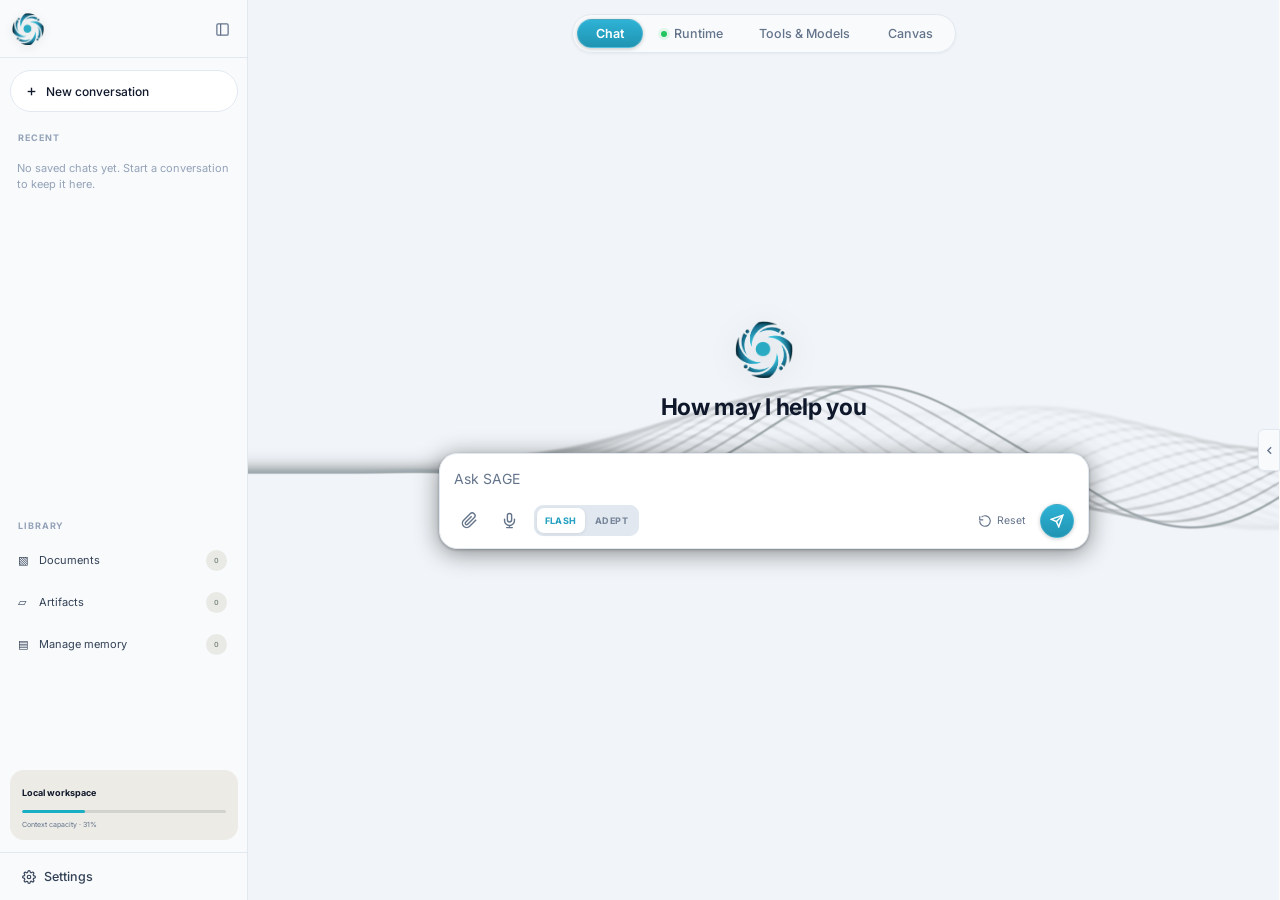
==== commit bfea0835: "final" ====
--- a/static/showcase/index.html
+++ b/static/showcase/index.html
@@ -194,6 +194,10 @@
                             <button class="iab attach-btn" id="attachBtn" title="Attach document or file">
                                 <svg width="17" height="17" viewBox="0 0 24 24" fill="none" stroke="currentColor" stroke-width="2"><path d="M21.44 11.05l-9.19 9.19a6 6 0 0 1-8.49-8.49l9.19-9.19a4 4 0 0 1 5.66 5.66l-9.2 9.19a2 2 0 0 1-2.83-2.83l8.49-8.48"/></svg>
                             </button>
+                            <button class="iab voice-input-btn" id="voiceInputBtn" type="button" title="Voice input demo" aria-label="Start voice input demo" aria-pressed="false">
+                                <svg width="17" height="17" viewBox="0 0 24 24" fill="none" stroke="currentColor" stroke-width="2" stroke-linecap="round" stroke-linejoin="round"><rect x="9" y="2" width="6" height="12" rx="3"/><path d="M5 10v2a7 7 0 0 0 14 0v-2M12 19v3M8 22h8"/></svg>
+                            </button>
+                            <span class="voice-input-status" id="voiceInputStatus" aria-live="polite" hidden>Listening…</span>
                             <div class="chat-mode-switch" aria-label="SAGE mode">
                                 <button class="chat-mode-btn active" id="flashModeBtn" type="button">FLASH</button>
                                 <button class="chat-mode-btn adept" id="adeptModeBtn" type="button">ADEPT</button>
--- a/static/showcase/style.css
+++ b/static/showcase/style.css
@@ -965,6 +965,12 @@
   transition: color .15s, background .15s;
 }
 .iab:hover { color: var(--brand); background: var(--bg-hover); }
+.voice-input-btn.is-listening { color: #dc2626; background: rgba(220,38,38,.1); }
+.voice-input-btn.is-listening svg { animation: voiceMicPulse 1s ease-in-out infinite; }
+.voice-input-btn:disabled { cursor: wait; }
+.voice-input-status { color: #dc2626; font-size: 10px; font-weight: 650; white-space: nowrap; }
+.voice-input-status[hidden] { display: none; }
+@keyframes voiceMicPulse { 50% { transform: scale(1.14); opacity: .65; } }
 
 .send-btn {
   width: 34px; height: 34px; border-radius: 50%;
@@ -1550,6 +1556,14 @@
   background: rgba(255,255,255,.32);
   transform: translateY(-1px);
 }
+.chat-msg.sage .generated-files { display: grid; width: min(560px, 100%); gap: 7px; }
+.chat-msg.sage .generated-file { display: flex; align-items: center; flex-wrap: wrap; gap: 9px; padding: 9px 10px; border: 1px solid var(--border); border-radius: 10px; background: var(--bg-card); }
+.generated-file-type { display: grid; min-width: 39px; height: 27px; place-items: center; padding: 0 5px; border-radius: 6px; background: rgba(24,175,197,.1); color: var(--brand); font: 800 9px/1 ui-monospace,monospace; }
+.generated-file-details { display: grid; min-width: 120px; flex: 1; gap: 2px; }
+.generated-file-details strong { overflow-wrap: anywhere; font-size: 11px; font-weight: 650; }
+.generated-file-details small { color: var(--tx3); font-size: 9px; }
+.generated-file-download,.generated-file-preview { border: 1px solid var(--border); border-radius: 7px; padding: 6px 8px; background: #fff; color: var(--tx2); font: 650 10px/1.1 inherit; text-decoration: none; cursor: pointer; }
+.generated-file-download:hover,.generated-file-preview:hover { border-color: var(--brand-lt); color: var(--brand); }
 
 /* Code */
 pre { background: #1a2e24; color: #b8f5d8; padding: 12px; border-radius: var(--r2); overflow-x: auto; font-size: 12px; line-height: 1.6; }
